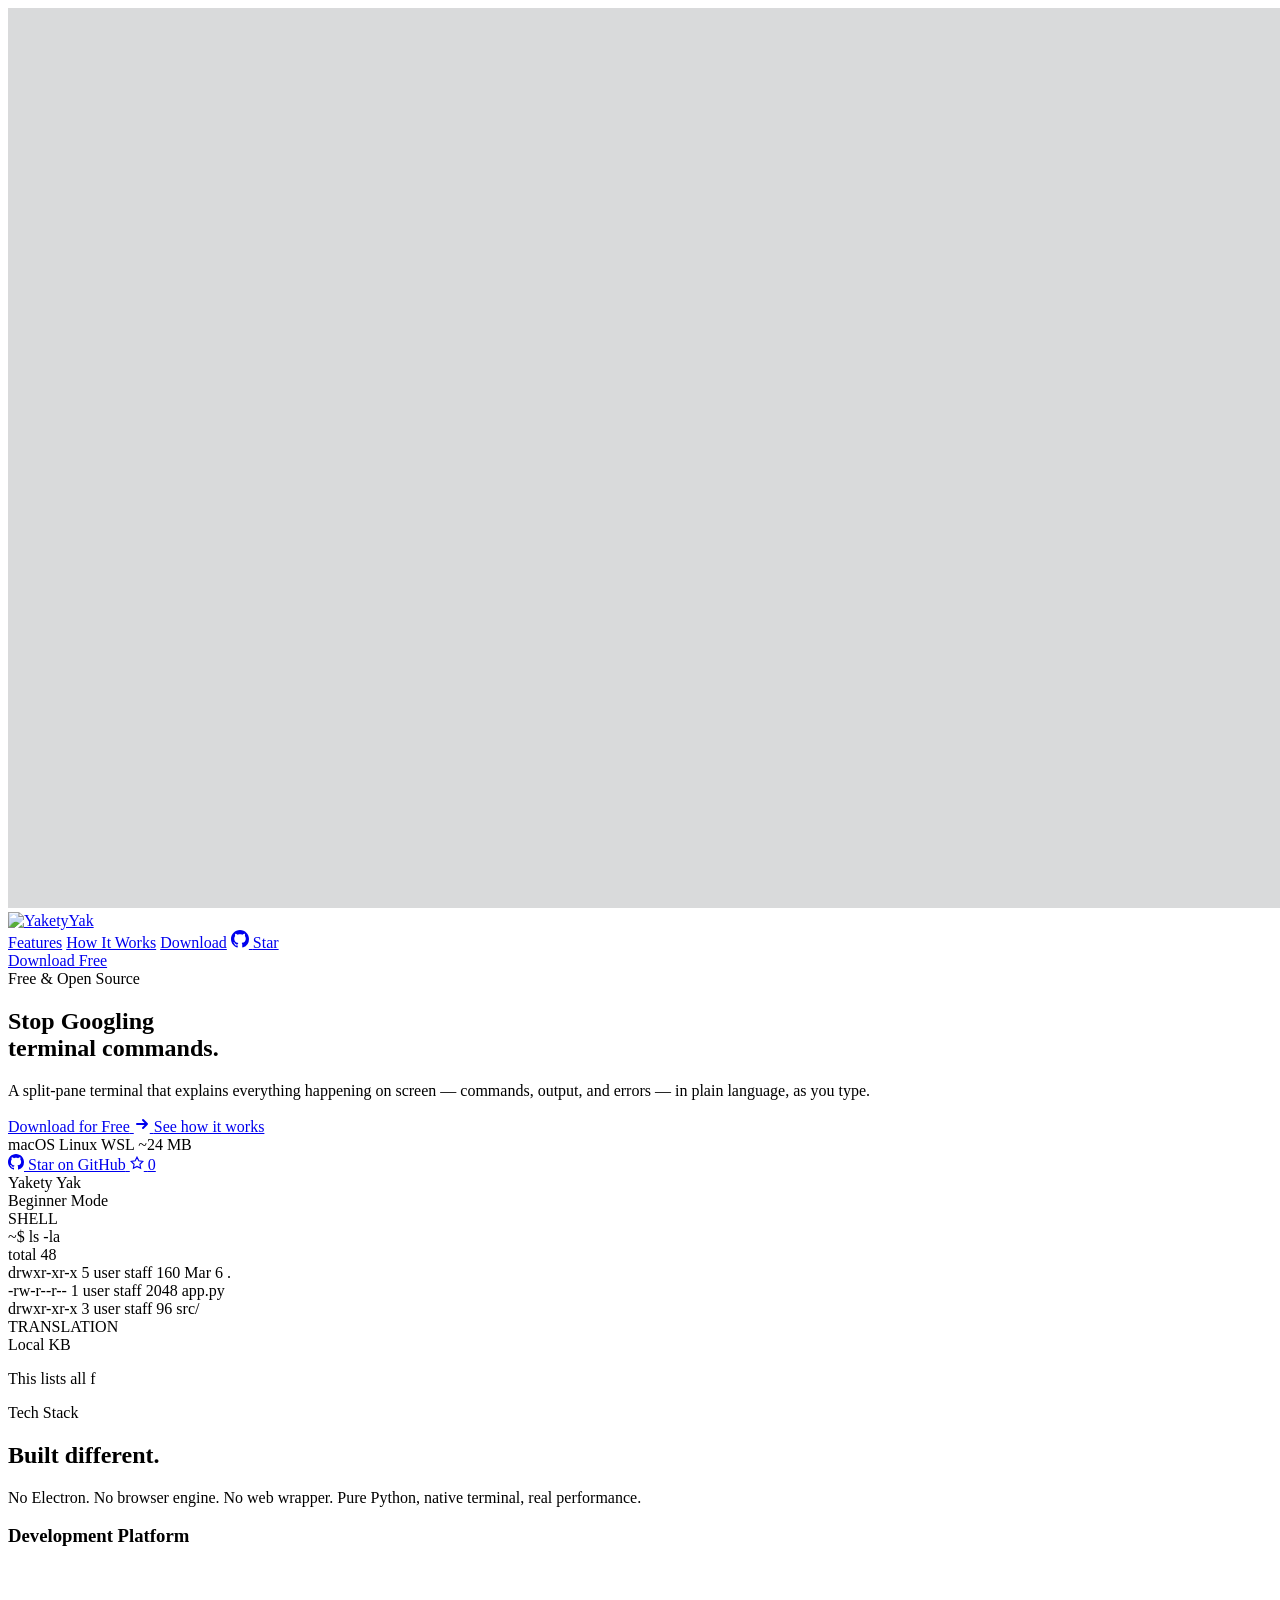
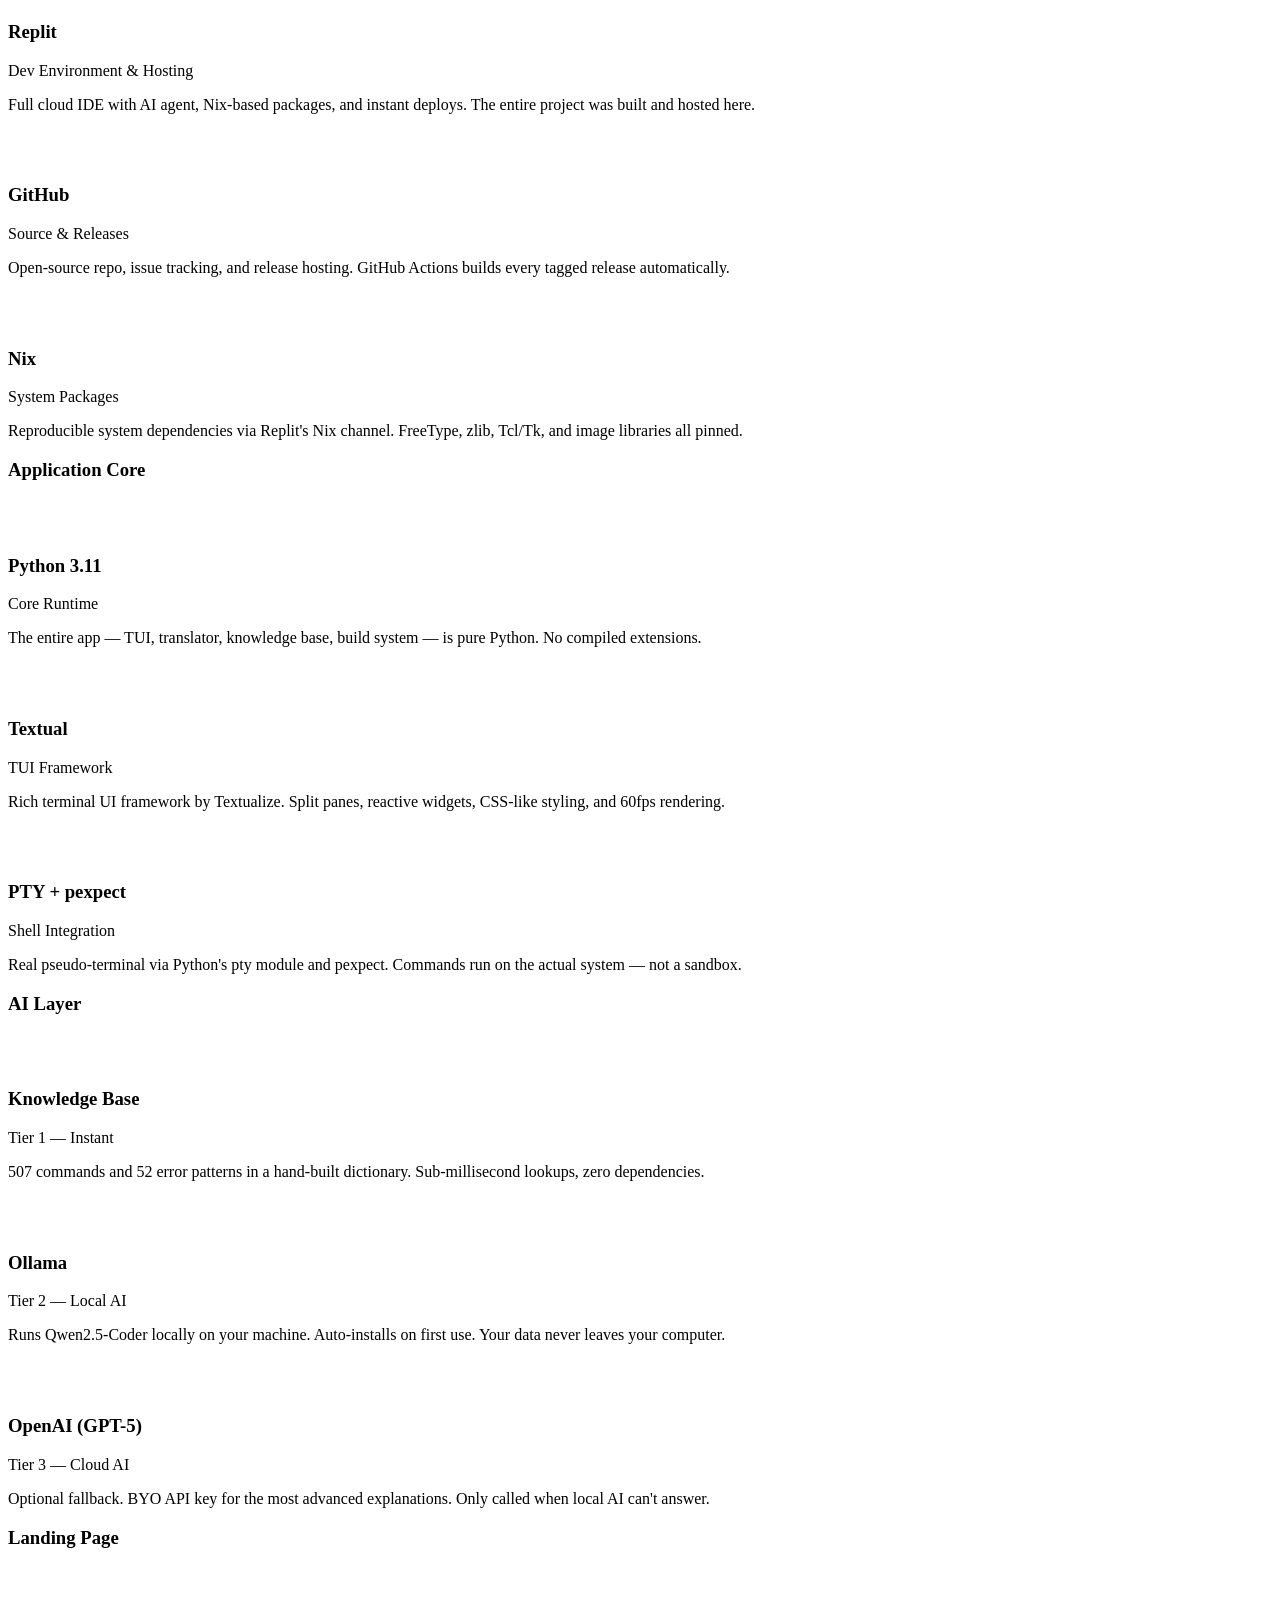
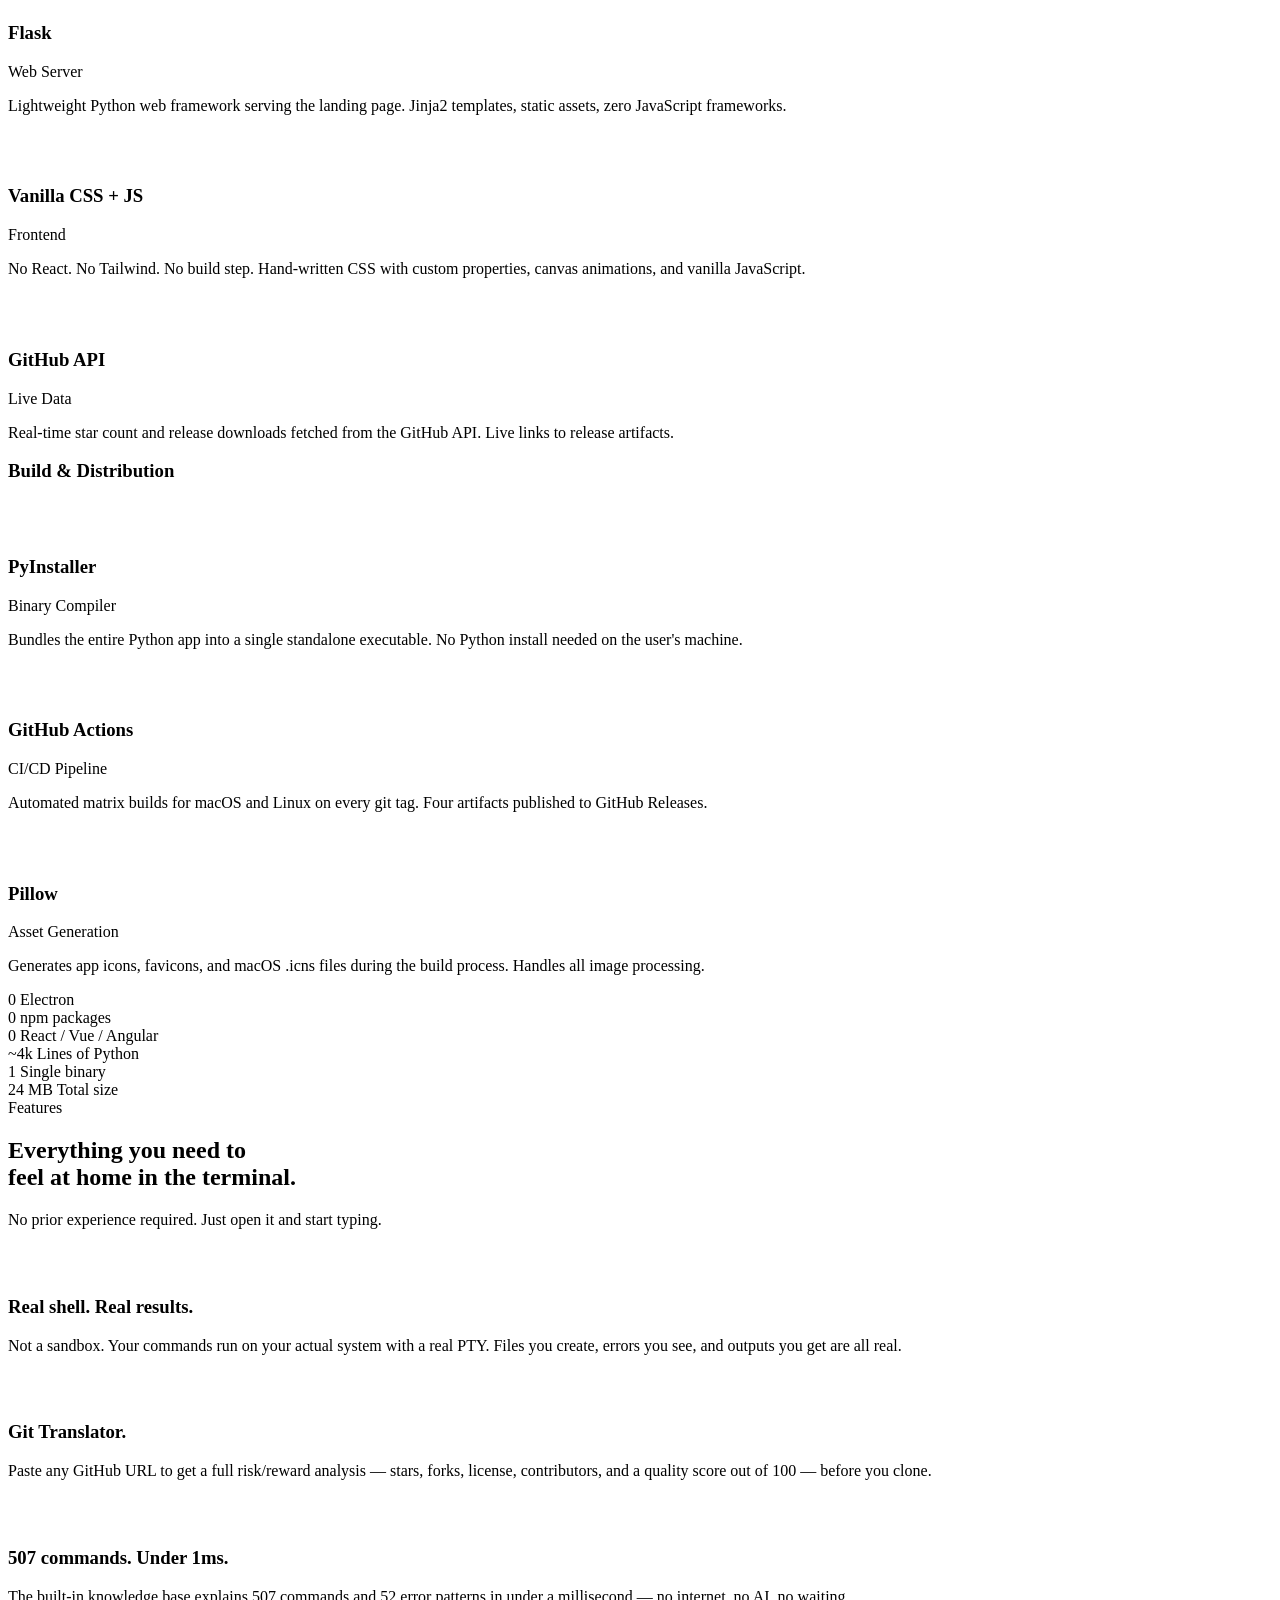
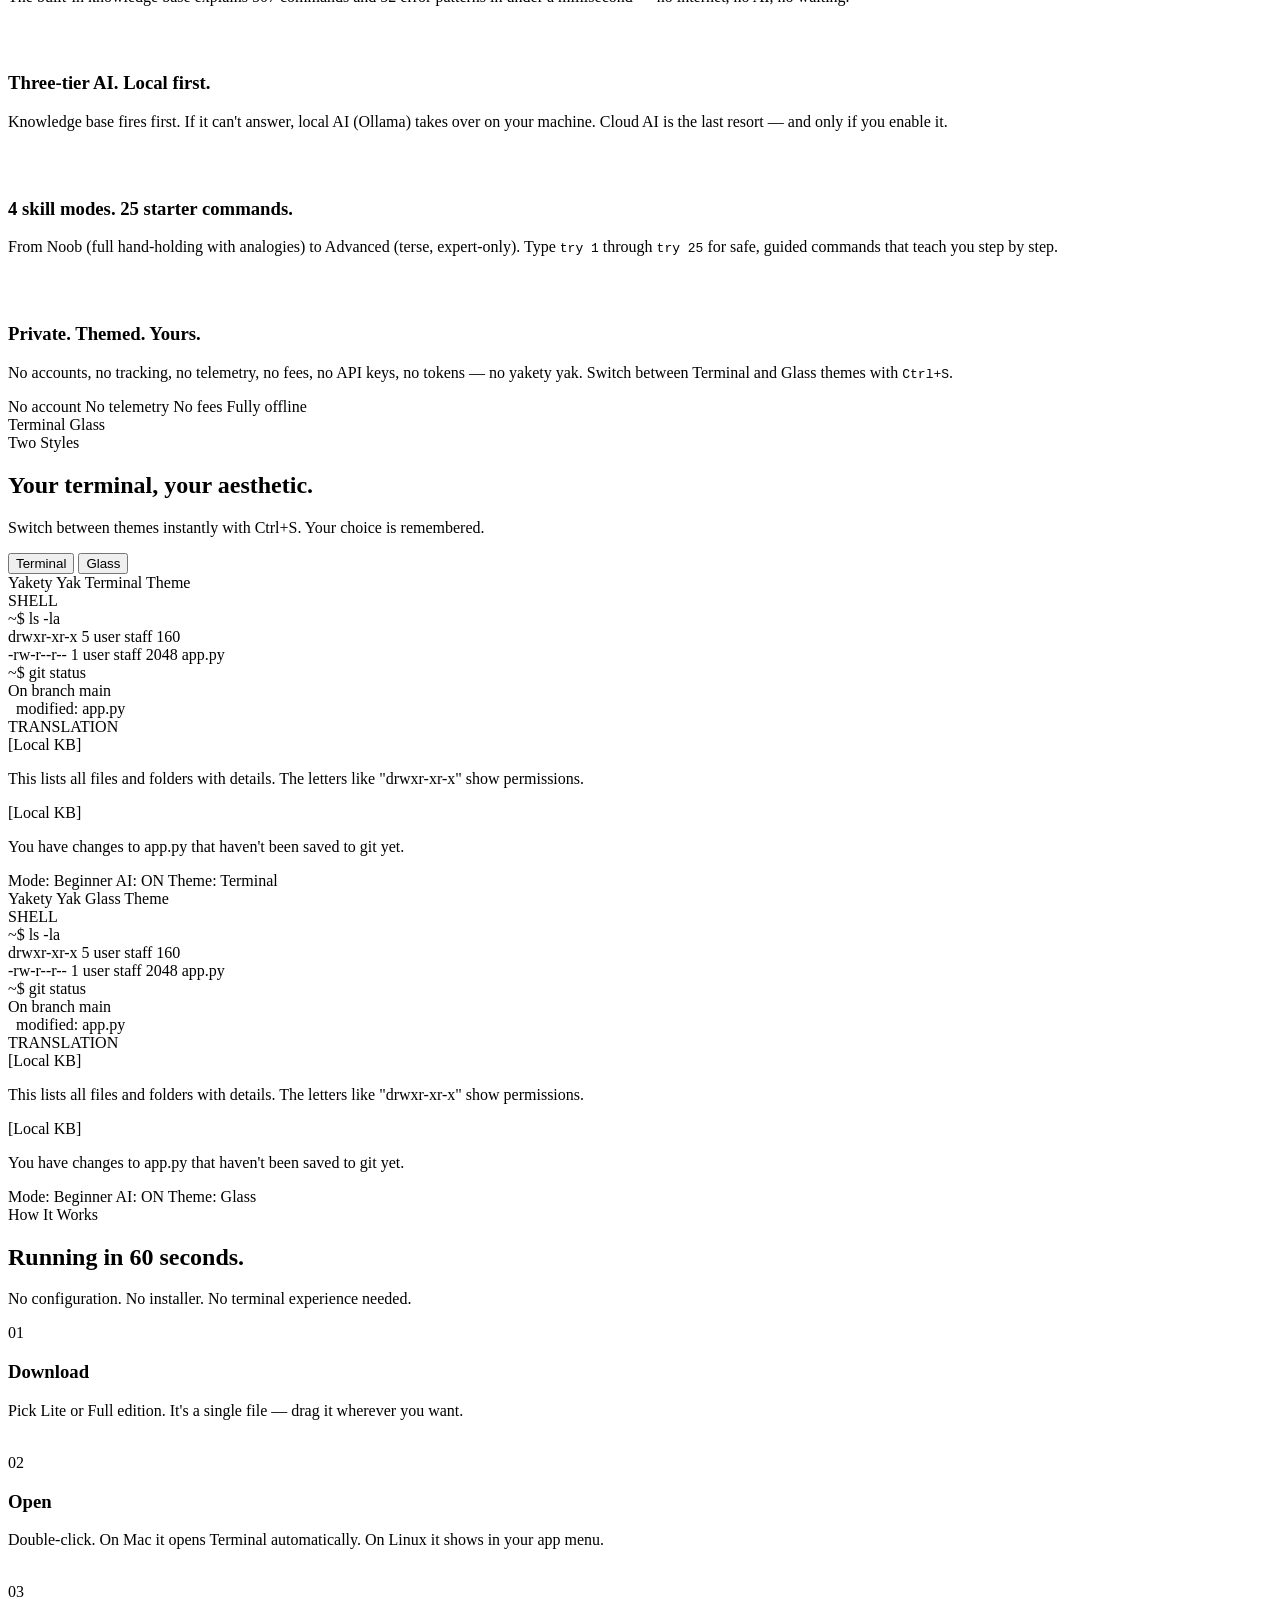
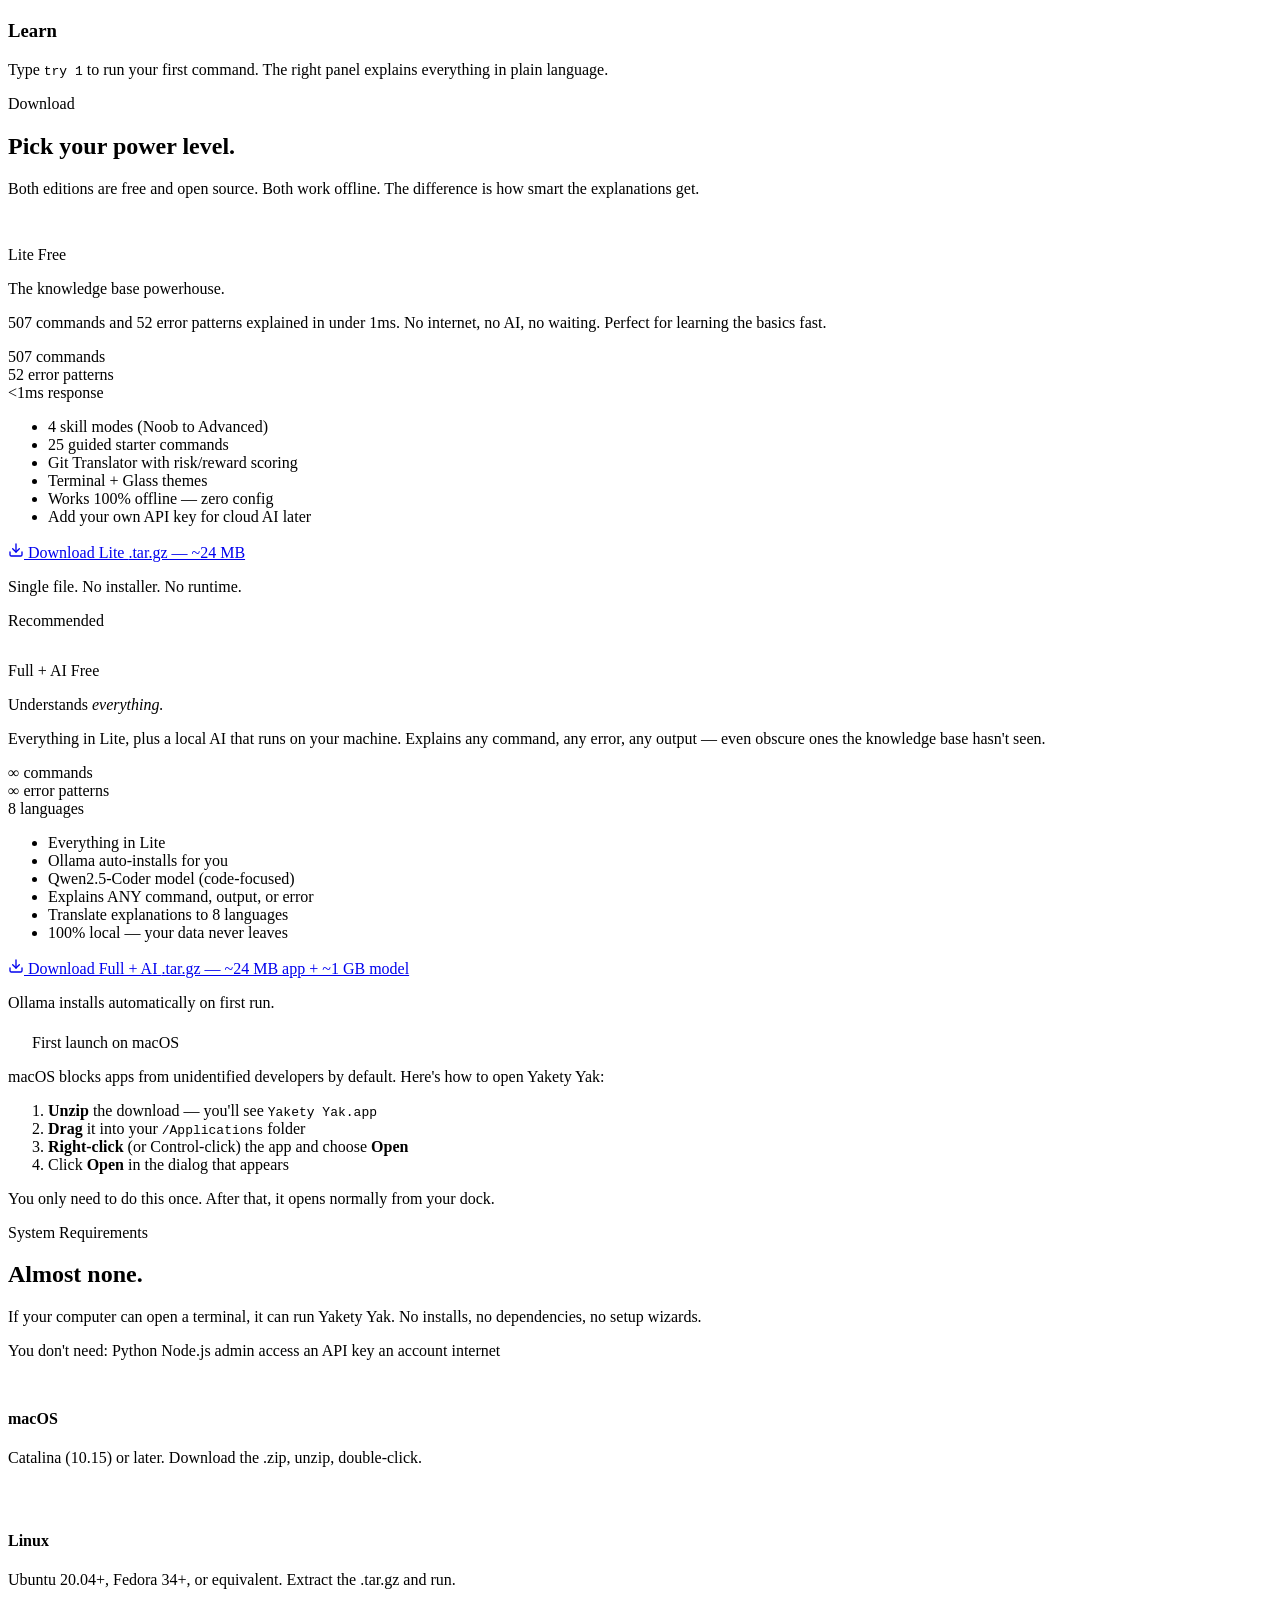
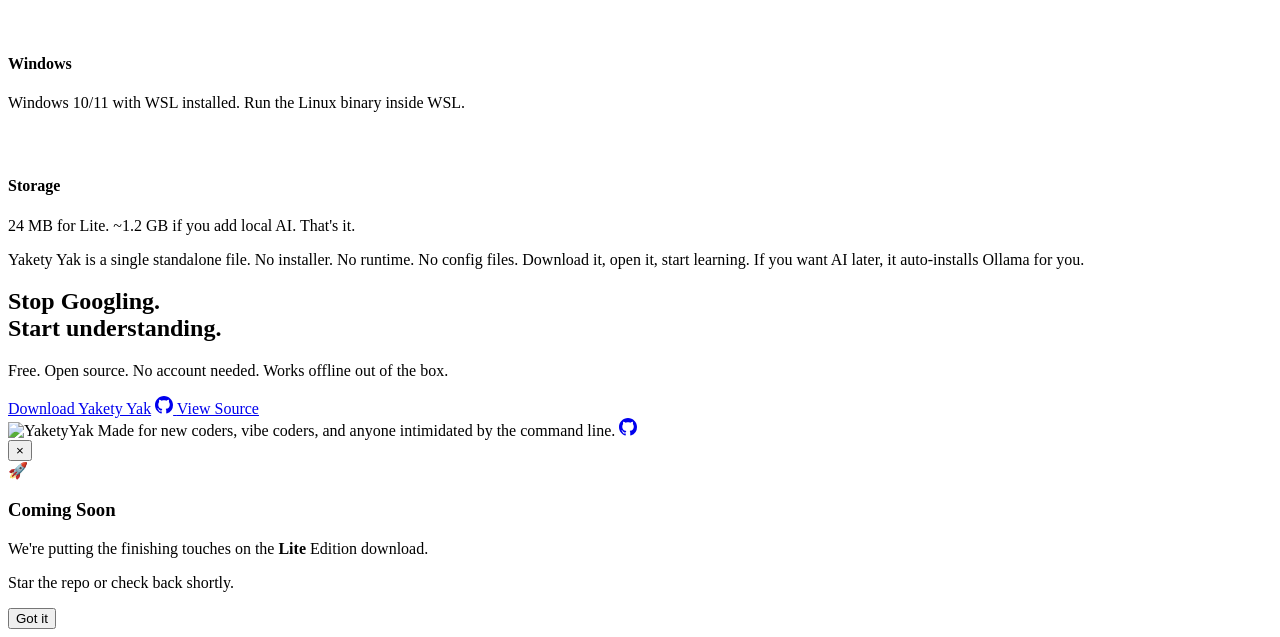
==== templates/index.html @ bb36ca3c "Update templates/index.html" ====
<!DOCTYPE html>
<html lang="en">
<head>
    <meta charset="UTF-8">
    <meta name="viewport" content="width=device-width, initial-scale=1.0">
    <title>Yakety Yak — Understand Every Command</title>
    <meta name="description" content="A split-pane terminal that explains commands and output in plain language as you type. Free, open source, works offline.">
    <link rel="icon" type="image/x-icon" href="/static/favicon.ico">
    <link rel="icon" type="image/png" sizes="32x32" href="/static/favicon-32.png">
    <link rel="icon" type="image/png" sizes="192x192" href="/static/favicon-192.png">
    <link rel="apple-touch-icon" sizes="180x180" href="/static/favicon-180.png">
    <link rel="preconnect" href="https://fonts.googleapis.com">
    <link rel="preconnect" href="https://fonts.gstatic.com" crossorigin>
    <link href="https://fonts.googleapis.com/css2?family=Inter:wght@400;500;600;700;800;900&family=JetBrains+Mono:wght@400;500;600&display=swap" rel="stylesheet">
    <link rel="stylesheet" href="/static/style.css?v=11">
</head>
<body>

    <canvas id="matrix-rain"></canvas>
    <div class="grain"></div>

    <nav>
        <div class="container nav-inner">
            <a href="#" class="logo">
                <img src="/static/yak-wordmark.png" alt="YaketyYak" class="logo-wordmark">
            </a>
            <div class="nav-links">
                <a href="#features">Features</a>
                <a href="#how-it-works">How It Works</a>
                <a href="#download">Download</a>
                <a href="https://github.com/myiephero/Yaketyyak" target="_blank" rel="noopener" class="nav-github">
                    <svg width="18" height="18" viewBox="0 0 24 24" fill="currentColor"><path d="M12 0C5.37 0 0 5.37 0 12c0 5.31 3.435 9.795 8.205 11.385.6.105.825-.255.825-.57 0-.285-.015-1.23-.015-2.235-3.015.555-3.795-.735-4.035-1.41-.135-.345-.72-1.41-1.23-1.695-.42-.225-1.02-.78-.015-.795.945-.015 1.62.87 1.845 1.23 1.08 1.815 2.805 1.305 3.495.99.105-.78.42-1.305.765-1.605-2.67-.3-5.46-1.335-5.46-5.925 0-1.305.465-2.385 1.23-3.225-.12-.3-.54-1.53.12-3.18 0 0 1.005-.315 3.3 1.23.96-.27 1.98-.405 3-.405s2.04.135 3 .405c2.295-1.56 3.3-1.23 3.3-1.23.66 1.65.24 2.88.12 3.18.765.84 1.23 1.905 1.23 3.225 0 4.605-2.805 5.625-5.475 5.925.435.375.81 1.095.81 2.22 0 1.605-.015 2.895-.015 3.3 0 .315.225.69.825.57A12.02 12.02 0 0024 12c0-6.63-5.37-12-12-12z"/></svg>
                    <span class="nav-star-count" id="nav-stars">Star</span>
                </a>
            </div>
            <a href="#download" class="btn btn-sm btn-primary nav-cta">Download Free</a>
        </div>
    </nav>

    <section class="hero">
        <div class="hero-glow"></div>
        <div class="container">
            <div class="hero-content">
                <div class="hero-badge">
                    <span class="badge-dot"></span>
                    Free &amp; Open Source
                </div>
                <h1>
                    Stop Googling<br>
                    terminal commands.
                </h1>
                <p class="hero-sub">
                    A split-pane terminal that explains everything happening
                    on screen — commands, output, and errors — in plain language, as you type.
                </p>
                <div class="hero-actions">
                    <a href="#download" class="btn btn-primary btn-lg">
                        <span>Download for Free</span>
                        <svg width="16" height="16" viewBox="0 0 16 16" fill="none"><path d="M3 8h10M9 4l4 4-4 4" stroke="currentColor" stroke-width="2" stroke-linecap="round" stroke-linejoin="round"/></svg>
                    </a>
                    <a href="#how-it-works" class="btn btn-ghost btn-lg">See how it works</a>
                </div>
                <div class="hero-meta">
                    <span>macOS</span>
                    <span class="meta-dot"></span>
                    <span>Linux</span>
                    <span class="meta-dot"></span>
                    <span>WSL</span>
                    <span class="meta-dot"></span>
                    <span>~24 MB</span>
                </div>
                <a href="https://github.com/myiephero/Yaketyyak" target="_blank" rel="noopener" class="github-star-btn">
                    <svg width="16" height="16" viewBox="0 0 24 24" fill="currentColor"><path d="M12 0C5.37 0 0 5.37 0 12c0 5.31 3.435 9.795 8.205 11.385.6.105.825-.255.825-.57 0-.285-.015-1.23-.015-2.235-3.015.555-3.795-.735-4.035-1.41-.135-.345-.72-1.41-1.23-1.695-.42-.225-1.02-.78-.015-.795.945-.015 1.62.87 1.845 1.23 1.08 1.815 2.805 1.305 3.495.99.105-.78.42-1.305.765-1.605-2.67-.3-5.46-1.335-5.46-5.925 0-1.305.465-2.385 1.23-3.225-.12-.3-.54-1.53.12-3.18 0 0 1.005-.315 3.3 1.23.96-.27 1.98-.405 3-.405s2.04.135 3 .405c2.295-1.56 3.3-1.23 3.3-1.23.66 1.65.24 2.88.12 3.18.765.84 1.23 1.905 1.23 3.225 0 4.605-2.805 5.625-5.475 5.925.435.375.81 1.095.81 2.22 0 1.605-.015 2.895-.015 3.3 0 .315.225.69.825.57A12.02 12.02 0 0024 12c0-6.63-5.37-12-12-12z"/></svg>
                    <span>Star on GitHub</span>
                    <span class="star-divider"></span>
                    <svg width="14" height="14" viewBox="0 0 24 24" fill="none" stroke="currentColor" stroke-width="2"><polygon points="12 2 15.09 8.26 22 9.27 17 14.14 18.18 21.02 12 17.77 5.82 21.02 7 14.14 2 9.27 8.91 8.26 12 2"/></svg>
                    <span id="hero-stars">0</span>
                </a>
            </div>

            <div class="terminal-window" id="terminal-demo">
                <div class="terminal-chrome">
                    <div class="chrome-dots">
                        <span class="dot dot-r"></span>
                        <span class="dot dot-y"></span>
                        <span class="dot dot-g"></span>
                    </div>
                    <span class="chrome-title">Yakety Yak</span>
                    <div class="chrome-controls">
                        <span class="mode-pill">Beginner Mode</span>
                    </div>
                </div>
                <div class="terminal-body">
                    <div class="pane pane-shell">
                        <div class="pane-header">
                            <span class="pane-tag">SHELL</span>
                        </div>
                        <div class="pane-content" id="shell-content">
                            <div class="line"><span class="ps1">~$</span> <span class="typed-cmd" data-cmd="ls -la"></span></div>
                        </div>
                    </div>
                    <div class="pane-divider"></div>
                    <div class="pane pane-explain">
                        <div class="pane-header">
                            <span class="pane-tag tag-green">TRANSLATION</span>
                        </div>
                        <div class="pane-content" id="explain-content"></div>
                    </div>
                </div>
            </div>
        </div>
    </section>

    <section class="section" id="tech-stack">
        <div class="container">
            <div class="section-label">Tech Stack</div>
            <h2 class="section-title">Built different.</h2>
            <p class="section-sub">No Electron. No browser engine. No web wrapper. Pure Python, native terminal, real performance.</p>

            <h3 class="stack-group-label">Development Platform</h3>
            <div class="stack-grid">
                <div class="stack-card stack-card-hero card-reveal">
                    <div class="stack-icon stack-icon-replit">
                        <svg width="32" height="32" viewBox="0 0 24 24" fill="none" stroke="var(--accent)" stroke-width="2" stroke-linecap="round" stroke-linejoin="round"><rect x="2" y="2" width="20" height="8" rx="2" ry="2"/><rect x="2" y="14" width="20" height="8" rx="2" ry="2"/><line x1="6" y1="6" x2="6.01" y2="6"/><line x1="6" y1="18" x2="6.01" y2="18"/></svg>
                    </div>
                    <h3>Replit</h3>
                    <p class="stack-role">Dev Environment &amp; Hosting</p>
                    <p class="stack-desc">Full cloud IDE with AI agent, Nix-based packages, and instant deploys. The entire project was built and hosted here.</p>
                </div>

                <div class="stack-card card-reveal">
                    <div class="stack-icon">
                        <svg width="32" height="32" viewBox="0 0 24 24" fill="none" stroke="var(--accent)" stroke-width="2" stroke-linecap="round" stroke-linejoin="round"><path d="M9 19c-5 1.5-5-2.5-7-3m14 6v-3.87a3.37 3.37 0 0 0-.94-2.61c3.14-.35 6.44-1.54 6.44-7A5.44 5.44 0 0 0 20 4.77 5.07 5.07 0 0 0 19.91 1S18.73.65 16 2.48a13.38 13.38 0 0 0-7 0C6.27.65 5.09 1 5.09 1A5.07 5.07 0 0 0 5 4.77a5.44 5.44 0 0 0-1.5 3.78c0 5.42 3.3 6.61 6.44 7A3.37 3.37 0 0 0 9 18.13V22"/></svg>
                    </div>
                    <h3>GitHub</h3>
                    <p class="stack-role">Source &amp; Releases</p>
                    <p class="stack-desc">Open-source repo, issue tracking, and release hosting. GitHub Actions builds every tagged release automatically.</p>
                </div>

                <div class="stack-card card-reveal">
                    <div class="stack-icon">
                        <svg width="32" height="32" viewBox="0 0 24 24" fill="none" stroke="var(--accent)" stroke-width="2" stroke-linecap="round" stroke-linejoin="round"><circle cx="12" cy="12" r="10"/><line x1="2" y1="12" x2="22" y2="12"/><path d="M12 2a15.3 15.3 0 0 1 4 10 15.3 15.3 0 0 1-4 10 15.3 15.3 0 0 1-4-10 15.3 15.3 0 0 1 4-10z"/></svg>
                    </div>
                    <h3>Nix</h3>
                    <p class="stack-role">System Packages</p>
                    <p class="stack-desc">Reproducible system dependencies via Replit's Nix channel. FreeType, zlib, Tcl/Tk, and image libraries all pinned.</p>
                </div>
            </div>

            <h3 class="stack-group-label">Application Core</h3>
            <div class="stack-grid">
                <div class="stack-card card-reveal">
                    <div class="stack-icon">
                        <svg width="32" height="32" viewBox="0 0 24 24" fill="none" stroke="var(--accent)" stroke-width="2" stroke-linecap="round" stroke-linejoin="round"><polyline points="4 17 10 11 4 5"/><line x1="12" y1="19" x2="20" y2="19"/></svg>
                    </div>
                    <h3>Python 3.11</h3>
                    <p class="stack-role">Core Runtime</p>
                    <p class="stack-desc">The entire app — TUI, translator, knowledge base, build system — is pure Python. No compiled extensions.</p>
                </div>

                <div class="stack-card card-reveal">
                    <div class="stack-icon">
                        <svg width="32" height="32" viewBox="0 0 24 24" fill="none" stroke="var(--accent)" stroke-width="2" stroke-linecap="round" stroke-linejoin="round"><rect x="2" y="3" width="20" height="14" rx="2" ry="2"/><line x1="8" y1="21" x2="16" y2="21"/><line x1="12" y1="17" x2="12" y2="21"/></svg>
                    </div>
                    <h3>Textual</h3>
                    <p class="stack-role">TUI Framework</p>
                    <p class="stack-desc">Rich terminal UI framework by Textualize. Split panes, reactive widgets, CSS-like styling, and 60fps rendering.</p>
                </div>

                <div class="stack-card card-reveal">
                    <div class="stack-icon">
                        <svg width="32" height="32" viewBox="0 0 24 24" fill="none" stroke="var(--accent)" stroke-width="2" stroke-linecap="round" stroke-linejoin="round"><path d="M18 20V10"/><path d="M12 20V4"/><path d="M6 20v-6"/></svg>
                    </div>
                    <h3>PTY + pexpect</h3>
                    <p class="stack-role">Shell Integration</p>
                    <p class="stack-desc">Real pseudo-terminal via Python's pty module and pexpect. Commands run on the actual system — not a sandbox.</p>
                </div>
            </div>

            <h3 class="stack-group-label">AI Layer</h3>
            <div class="stack-grid">
                <div class="stack-card card-reveal">
                    <div class="stack-icon">
                        <svg width="32" height="32" viewBox="0 0 24 24" fill="none" stroke="var(--accent)" stroke-width="2" stroke-linecap="round" stroke-linejoin="round"><circle cx="11" cy="11" r="8"/><path d="m21 21-4.35-4.35"/></svg>
                    </div>
                    <h3>Knowledge Base</h3>
                    <p class="stack-role">Tier 1 &mdash; Instant</p>
                    <p class="stack-desc">507 commands and 52 error patterns in a hand-built dictionary. Sub-millisecond lookups, zero dependencies.</p>
                </div>

                <div class="stack-card card-reveal">
                    <div class="stack-icon">
                        <svg width="32" height="32" viewBox="0 0 24 24" fill="none" stroke="var(--accent)" stroke-width="2" stroke-linecap="round" stroke-linejoin="round"><path d="M12 2a5 5 0 0 1 5 5v3a5 5 0 0 1-10 0V7a5 5 0 0 1 5-5z"/><path d="M12 19v3"/><path d="M8 22h8"/><path d="M2 12h2"/><path d="M20 12h2"/></svg>
                    </div>
                    <h3>Ollama</h3>
                    <p class="stack-role">Tier 2 &mdash; Local AI</p>
                    <p class="stack-desc">Runs Qwen2.5-Coder locally on your machine. Auto-installs on first use. Your data never leaves your computer.</p>
                </div>

                <div class="stack-card card-reveal">
                    <div class="stack-icon">
                        <svg width="32" height="32" viewBox="0 0 24 24" fill="none" stroke="var(--accent)" stroke-width="2" stroke-linecap="round" stroke-linejoin="round"><polygon points="13 2 3 14 12 14 11 22 21 10 12 10 13 2"/></svg>
                    </div>
                    <h3>OpenAI (GPT-5)</h3>
                    <p class="stack-role">Tier 3 &mdash; Cloud AI</p>
                    <p class="stack-desc">Optional fallback. BYO API key for the most advanced explanations. Only called when local AI can't answer.</p>
                </div>
            </div>

            <h3 class="stack-group-label">Landing Page</h3>
            <div class="stack-grid">
                <div class="stack-card card-reveal">
                    <div class="stack-icon">
                        <svg width="32" height="32" viewBox="0 0 24 24" fill="none" stroke="var(--accent)" stroke-width="2" stroke-linecap="round" stroke-linejoin="round"><path d="M17 21v-2a4 4 0 0 0-4-4H5a4 4 0 0 0-4 4v2"/><circle cx="9" cy="7" r="4"/><path d="M23 21v-2a4 4 0 0 0-3-3.87"/><path d="M16 3.13a4 4 0 0 1 0 7.75"/></svg>
                    </div>
                    <h3>Flask</h3>
                    <p class="stack-role">Web Server</p>
                    <p class="stack-desc">Lightweight Python web framework serving the landing page. Jinja2 templates, static assets, zero JavaScript frameworks.</p>
                </div>

                <div class="stack-card card-reveal">
                    <div class="stack-icon">
                        <svg width="32" height="32" viewBox="0 0 24 24" fill="none" stroke="var(--accent)" stroke-width="2" stroke-linecap="round" stroke-linejoin="round"><path d="M12 19l7-7 3 3-7 7-3-3z"/><path d="M18 13l-1.5-7.5L2 2l3.5 14.5L13 18l5-5z"/><path d="M2 2l7.586 7.586"/><circle cx="11" cy="11" r="2"/></svg>
                    </div>
                    <h3>Vanilla CSS + JS</h3>
                    <p class="stack-role">Frontend</p>
                    <p class="stack-desc">No React. No Tailwind. No build step. Hand-written CSS with custom properties, canvas animations, and vanilla JavaScript.</p>
                </div>

                <div class="stack-card card-reveal">
                    <div class="stack-icon">
                        <svg width="32" height="32" viewBox="0 0 24 24" fill="none" stroke="var(--accent)" stroke-width="2" stroke-linecap="round" stroke-linejoin="round"><rect x="1" y="3" width="15" height="13"/><polygon points="16 8 20 8 23 11 23 16 16 16 16 8"/><circle cx="5.5" cy="18.5" r="2.5"/><circle cx="18.5" cy="18.5" r="2.5"/></svg>
                    </div>
                    <h3>GitHub API</h3>
                    <p class="stack-role">Live Data</p>
                    <p class="stack-desc">Real-time star count and release downloads fetched from the GitHub API. Live links to release artifacts.</p>
                </div>
            </div>

            <h3 class="stack-group-label">Build &amp; Distribution</h3>
            <div class="stack-grid">
                <div class="stack-card card-reveal">
                    <div class="stack-icon">
                        <svg width="32" height="32" viewBox="0 0 24 24" fill="none" stroke="var(--accent)" stroke-width="2" stroke-linecap="round" stroke-linejoin="round"><path d="M21 16V8a2 2 0 0 0-1-1.73l-7-4a2 2 0 0 0-2 0l-7 4A2 2 0 0 0 3 8v8a2 2 0 0 0 1 1.73l7 4a2 2 0 0 0 2 0l7-4A2 2 0 0 0 21 16z"/></svg>
                    </div>
                    <h3>PyInstaller</h3>
                    <p class="stack-role">Binary Compiler</p>
                    <p class="stack-desc">Bundles the entire Python app into a single standalone executable. No Python install needed on the user's machine.</p>
                </div>

                <div class="stack-card card-reveal">
                    <div class="stack-icon">
                        <svg width="32" height="32" viewBox="0 0 24 24" fill="none" stroke="var(--accent)" stroke-width="2" stroke-linecap="round" stroke-linejoin="round"><circle cx="12" cy="12" r="10"/><polyline points="12 6 12 12 16 14"/></svg>
                    </div>
                    <h3>GitHub Actions</h3>
                    <p class="stack-role">CI/CD Pipeline</p>
                    <p class="stack-desc">Automated matrix builds for macOS and Linux on every git tag. Four artifacts published to GitHub Releases.</p>
                </div>

                <div class="stack-card card-reveal">
                    <div class="stack-icon">
                        <svg width="32" height="32" viewBox="0 0 24 24" fill="none" stroke="var(--accent)" stroke-width="2" stroke-linecap="round" stroke-linejoin="round"><path d="M14 2H6a2 2 0 0 0-2 2v16a2 2 0 0 0 2 2h12a2 2 0 0 0 2-2V8z"/><polyline points="14 2 14 8 20 8"/><line x1="16" y1="13" x2="8" y2="13"/><line x1="16" y1="17" x2="8" y2="17"/><polyline points="10 9 9 9 8 9"/></svg>
                    </div>
                    <h3>Pillow</h3>
                    <p class="stack-role">Asset Generation</p>
                    <p class="stack-desc">Generates app icons, favicons, and macOS .icns files during the build process. Handles all image processing.</p>
                </div>
            </div>

            <div class="stack-stats">
                <div class="stack-stat">
                    <span class="stack-stat-value">0</span>
                    <span class="stack-stat-label">Electron</span>
                </div>
                <div class="stack-stat">
                    <span class="stack-stat-value">0</span>
                    <span class="stack-stat-label">npm packages</span>
                </div>
                <div class="stack-stat">
                    <span class="stack-stat-value">0</span>
                    <span class="stack-stat-label">React / Vue / Angular</span>
                </div>
                <div class="stack-stat">
                    <span class="stack-stat-value">~4k</span>
                    <span class="stack-stat-label">Lines of Python</span>
                </div>
                <div class="stack-stat">
                    <span class="stack-stat-value">1</span>
                    <span class="stack-stat-label">Single binary</span>
                </div>
                <div class="stack-stat">
                    <span class="stack-stat-value">24 MB</span>
                    <span class="stack-stat-label">Total size</span>
                </div>
            </div>
        </div>
    </section>

    <section class="section" id="features">
        <div class="container">
            <div class="section-label">Features</div>
            <h2 class="section-title">Everything you need to<br>feel at home in the terminal.</h2>
            <p class="section-sub">No prior experience required. Just open it and start typing.</p>

            <div class="feature-bento">
                <div class="bento-card card-reveal">
                    <div class="bento-icon">
                        <svg width="28" height="28" viewBox="0 0 24 24" fill="none" stroke="var(--accent)" stroke-width="2" stroke-linecap="round" stroke-linejoin="round"><polyline points="4 17 10 11 4 5"/><line x1="12" y1="19" x2="20" y2="19"/></svg>
                    </div>
                    <h3>Real shell. Real results.</h3>
                    <p>Not a sandbox. Your commands run on your actual system with a real PTY. Files you create, errors you see, and outputs you get are all real.</p>
                </div>

                <div class="bento-card card-reveal">
                    <div class="bento-icon">
                        <svg width="28" height="28" viewBox="0 0 24 24" fill="none" stroke="var(--accent)" stroke-width="2" stroke-linecap="round" stroke-linejoin="round"><path d="M9 19c-5 1.5-5-2.5-7-3m14 6v-3.87a3.37 3.37 0 0 0-.94-2.61c3.14-.35 6.44-1.54 6.44-7A5.44 5.44 0 0 0 20 4.77 5.07 5.07 0 0 0 19.91 1S18.73.65 16 2.48a13.38 13.38 0 0 0-7 0C6.27.65 5.09 1 5.09 1A5.07 5.07 0 0 0 5 4.77a5.44 5.44 0 0 0-1.5 3.78c0 5.42 3.3 6.61 6.44 7A3.37 3.37 0 0 0 9 18.13V22"/></svg>
                    </div>
                    <h3>Git Translator.</h3>
                    <p>Paste any GitHub URL to get a full risk/reward analysis — stars, forks, license, contributors, and a quality score out of 100 — before you clone.</p>
                </div>

                <div class="bento-card card-reveal">
                    <div class="bento-icon">
                        <svg width="28" height="28" viewBox="0 0 24 24" fill="none" stroke="var(--accent)" stroke-width="2" stroke-linecap="round" stroke-linejoin="round"><circle cx="11" cy="11" r="8"/><path d="m21 21-4.35-4.35"/></svg>
                    </div>
                    <h3>507 commands. Under 1ms.</h3>
                    <p>The built-in knowledge base explains 507 commands and 52 error patterns in under a millisecond — no internet, no AI, no waiting.</p>
                </div>

                <div class="bento-card card-reveal">
                    <div class="bento-icon">
                        <svg width="28" height="28" viewBox="0 0 24 24" fill="none" stroke="var(--accent)" stroke-width="2" stroke-linecap="round" stroke-linejoin="round"><path d="M12 2a5 5 0 0 1 5 5v3a5 5 0 0 1-10 0V7a5 5 0 0 1 5-5z"/><path d="M12 19v3"/><path d="M8 22h8"/><path d="M2 12h2"/><path d="M20 12h2"/></svg>
                    </div>
                    <h3>Three-tier AI. Local first.</h3>
                    <p>Knowledge base fires first. If it can't answer, local AI (Ollama) takes over on your machine. Cloud AI is the last resort — and only if you enable it.</p>
                </div>

                <div class="bento-card card-reveal">
                    <div class="bento-icon icon-glow">
                        <svg width="28" height="28" viewBox="0 0 24 24" fill="none" stroke="var(--accent)" stroke-width="2" stroke-linecap="round" stroke-linejoin="round"><polygon points="13 2 3 14 12 14 11 22 21 10 12 10 13 2"/></svg>
                    </div>
                    <h3>4 skill modes. 25 starter commands.</h3>
                    <p>From Noob (full hand-holding with analogies) to Advanced (terse, expert-only). Type <code>try 1</code> through <code>try 25</code> for safe, guided commands that teach you step by step.</p>
                </div>

                <div class="bento-card card-reveal">
                    <div class="bento-icon">
                        <svg width="28" height="28" viewBox="0 0 24 24" fill="none" stroke="var(--accent)" stroke-width="2" stroke-linecap="round" stroke-linejoin="round"><rect x="3" y="11" width="18" height="11" rx="2" ry="2"/><path d="M7 11V7a5 5 0 0 1 10 0v4"/></svg>
                    </div>
                    <h3>Private. Themed. Yours.</h3>
                    <p>No accounts, no tracking, no telemetry, no fees, no API keys, no tokens — no yakety yak. Switch between Terminal and Glass themes with <code>Ctrl+S</code>.</p>
                    <div class="privacy-stack-compact">
                        <span class="p-pill">No account</span>
                        <span class="p-pill">No telemetry</span>
                        <span class="p-pill">No fees</span>
                        <span class="p-pill">Fully offline</span>
                    </div>
                    <div class="theme-pills">
                        <span class="theme-pill theme-pill-green"><span class="theme-pill-dot green-dot"></span>Terminal</span>
                        <span class="theme-pill theme-pill-purple"><span class="theme-pill-dot purple-dot"></span>Glass</span>
                    </div>
                </div>
            </div>
        </div>
    </section>

    <section class="section section-dark" id="themes">
        <div class="container">
            <div class="section-label">Two Styles</div>
            <h2 class="section-title">Your terminal, your aesthetic.</h2>
            <p class="section-sub">Switch between themes instantly with Ctrl+S. Your choice is remembered.</p>

            <div class="theme-toggle-bar">
                <button class="theme-tab active" data-theme="terminal" onclick="switchThemePreview('terminal')">
                    <span class="tab-dot tab-dot-green"></span>
                    Terminal
                </button>
                <button class="theme-tab" data-theme="glass" onclick="switchThemePreview('glass')">
                    <span class="tab-dot tab-dot-purple"></span>
                    Glass
                </button>
            </div>

            <div class="theme-showcase">
                <div class="theme-preview theme-preview-terminal active" id="preview-terminal">
                    <div class="tp-window tp-terminal-style">
                        <div class="tp-chrome">
                            <span class="dot dot-r"></span>
                            <span class="dot dot-y"></span>
                            <span class="dot dot-g"></span>
                            <span class="tp-title">Yakety Yak</span>
                            <span class="tp-pill tp-pill-green">Terminal Theme</span>
                        </div>
                        <div class="tp-body">
                            <div class="tp-pane tp-pane-left tp-bg-dark">
                                <div class="tp-bar tp-bar-green">SHELL</div>
                                <div class="tp-content">
                                    <div><span class="tp-ps1-green">~$</span> ls -la</div>
                                    <div class="tp-dim">drwxr-xr-x  5 user staff 160</div>
                                    <div class="tp-dim">-rw-r--r--  1 user staff 2048 app.py</div>
                                    <div><span class="tp-ps1-green">~$</span> git status</div>
                                    <div class="tp-dim">On branch main</div>
                                    <div class="tp-dim">&nbsp;&nbsp;modified: app.py</div>
                                </div>
                            </div>
                            <div class="tp-pane tp-bg-dark">
                                <div class="tp-bar tp-bar-green">TRANSLATION</div>
                                <div class="tp-content">
                                    <div class="tp-explain tp-explain-green">
                                        <span class="tp-tag tp-tag-green">[Local KB]</span>
                                        <p>This lists all files and folders with details. The letters like "drwxr-xr-x" show permissions.</p>
                                    </div>
                                    <div class="tp-explain tp-explain-green">
                                        <span class="tp-tag tp-tag-green">[Local KB]</span>
                                        <p>You have changes to app.py that haven't been saved to git yet.</p>
                                    </div>
                                </div>
                            </div>
                        </div>
                        <div class="tp-status tp-status-dark">
                            <span>Mode: Beginner</span>
                            <span>AI: ON</span>
                            <span class="tp-accent-green">Theme: Terminal</span>
                        </div>
                    </div>
                </div>

                <div class="theme-preview theme-preview-glass" id="preview-glass">
                    <div class="tp-window tp-glass-style">
                        <div class="tp-chrome tp-chrome-glass">
                            <span class="dot dot-r"></span>
                            <span class="dot dot-y"></span>
                            <span class="dot dot-g"></span>
                            <span class="tp-title">Yakety Yak</span>
                            <span class="tp-pill tp-pill-purple">Glass Theme</span>
                        </div>
                        <div class="tp-body">
                            <div class="tp-pane tp-pane-left tp-bg-glass">
                                <div class="tp-bar tp-bar-purple">SHELL</div>
                                <div class="tp-content">
                                    <div><span class="tp-ps1-purple">~$</span> ls -la</div>
                                    <div class="tp-dim-glass">drwxr-xr-x  5 user staff 160</div>
                                    <div class="tp-dim-glass">-rw-r--r--  1 user staff 2048 app.py</div>
                                    <div><span class="tp-ps1-purple">~$</span> git status</div>
                                    <div class="tp-dim-glass">On branch main</div>
                                    <div class="tp-dim-glass">&nbsp;&nbsp;modified: app.py</div>
                                </div>
                            </div>
                            <div class="tp-pane tp-bg-glass">
                                <div class="tp-bar tp-bar-purple">TRANSLATION</div>
                                <div class="tp-content">
                                    <div class="tp-explain tp-explain-purple">
                                        <span class="tp-tag tp-tag-purple">[Local KB]</span>
                                        <p>This lists all files and folders with details. The letters like "drwxr-xr-x" show permissions.</p>
                                    </div>
                                    <div class="tp-explain tp-explain-purple">
                                        <span class="tp-tag tp-tag-purple">[Local KB]</span>
                                        <p>You have changes to app.py that haven't been saved to git yet.</p>
                                    </div>
                                </div>
                            </div>
                        </div>
                        <div class="tp-status tp-status-glass">
                            <span>Mode: Beginner</span>
                            <span>AI: ON</span>
                            <span class="tp-accent-purple">Theme: Glass</span>
                        </div>
                    </div>
                </div>
            </div>
        </div>
    </section>

    <section class="section" id="how-it-works">
        <div class="container">
            <div class="section-label">How It Works</div>
            <h2 class="section-title">Running in 60 seconds.</h2>
            <p class="section-sub">No configuration. No installer. No terminal experience needed.</p>

            <div class="steps-track">
                <div class="step-card card-reveal">
                    <div class="step-num">01</div>
                    <h3>Download</h3>
                    <p>Pick Lite or Full edition. It's a single file — drag it wherever you want.</p>
                </div>
                <div class="step-connector">
                    <svg width="40" height="2"><line x1="0" y1="1" x2="40" y2="1" stroke="var(--border)" stroke-width="2" stroke-dasharray="4 4"/></svg>
                </div>
                <div class="step-card card-reveal">
                    <div class="step-num">02</div>
                    <h3>Open</h3>
                    <p>Double-click. On Mac it opens Terminal automatically. On Linux it shows in your app menu.</p>
                </div>
                <div class="step-connector">
                    <svg width="40" height="2"><line x1="0" y1="1" x2="40" y2="1" stroke="var(--border)" stroke-width="2" stroke-dasharray="4 4"/></svg>
                </div>
                <div class="step-card card-reveal">
                    <div class="step-num">03</div>
                    <h3>Learn</h3>
                    <p>Type <code>try 1</code> to run your first command. The right panel explains everything in plain language.</p>
                </div>
            </div>
        </div>
    </section>

    <section class="section" id="download">
        <div class="container">
            <div class="section-label">Download</div>
            <h2 class="section-title">Pick your power level.</h2>
            <p class="section-sub">Both editions are free and open source. Both work offline. The difference is how smart the explanations get.</p>

            <div class="pricing-grid">
                <div class="price-card card-reveal">
                    <div class="price-icon-row">
                        <div class="price-icon-circle">
                            <svg width="28" height="28" viewBox="0 0 24 24" fill="none" stroke="var(--accent)" stroke-width="2" stroke-linecap="round" stroke-linejoin="round"><circle cx="11" cy="11" r="8"/><path d="m21 21-4.35-4.35"/></svg>
                        </div>
                    </div>
                    <div class="price-header">
                        <span class="price-name">Lite</span>
                        <span class="price-tag">Free</span>
                    </div>
                    <p class="price-tagline">The knowledge base powerhouse.</p>
                    <p class="price-desc">507 commands and 52 error patterns explained in under 1ms. No internet, no AI, no waiting. Perfect for learning the basics fast.</p>

                    <div class="price-stats">
                        <div class="price-stat">
                            <span class="stat-value">507</span>
                            <span class="stat-label">commands</span>
                        </div>
                        <div class="price-stat">
                            <span class="stat-value">52</span>
                            <span class="stat-label">error patterns</span>
                        </div>
                        <div class="price-stat">
                            <span class="stat-value">&lt;1ms</span>
                            <span class="stat-label">response</span>
                        </div>
                    </div>

                    <ul class="price-features">
                        <li>4 skill modes (Noob to Advanced)</li>
                        <li>25 guided starter commands</li>
                        <li>Git Translator with risk/reward scoring</li>
                        <li>Terminal + Glass themes</li>
                        <li>Works 100% offline — zero config</li>
                        <li>Add your own API key for cloud AI later</li>
                    </ul>
                    <a href="#" class="btn btn-outline btn-full download-btn" data-edition="lite">
                        <svg width="16" height="16" viewBox="0 0 24 24" fill="none" stroke="currentColor" stroke-width="2" stroke-linecap="round" stroke-linejoin="round"><path d="M21 15v4a2 2 0 0 1-2 2H5a2 2 0 0 1-2-2v-4"/><polyline points="7 10 12 15 17 10"/><line x1="12" y1="15" x2="12" y2="3"/></svg>
                        Download Lite
                        <span class="btn-sub">~24 MB</span>
                    </a>
                    <p class="price-footer">Single file. No installer. No runtime.</p>
                </div>

                <div class="price-card price-card-pop card-reveal">
                    <div class="pop-label">Recommended</div>
                    <div class="price-icon-row">
                        <div class="price-icon-circle price-icon-pop">
                            <svg width="28" height="28" viewBox="0 0 24 24" fill="none" stroke="var(--accent)" stroke-width="2" stroke-linecap="round" stroke-linejoin="round"><polygon points="13 2 3 14 12 14 11 22 21 10 12 10 13 2"/></svg>
                        </div>
                    </div>
                    <div class="price-header">
                        <span class="price-name">Full + AI</span>
                        <span class="price-tag price-tag-glow">Free</span>
                    </div>
                    <p class="price-tagline">Understands <em>everything.</em></p>
                    <p class="price-desc">Everything in Lite, plus a local AI that runs on your machine. Explains any command, any error, any output — even obscure ones the knowledge base hasn't seen.</p>

                    <div class="price-stats">
                        <div class="price-stat">
                            <span class="stat-value stat-inf">&infin;</span>
                            <span class="stat-label">commands</span>
                        </div>
                        <div class="price-stat">
                            <span class="stat-value stat-inf">&infin;</span>
                            <span class="stat-label">error patterns</span>
                        </div>
                        <div class="price-stat">
                            <span class="stat-value">8</span>
                            <span class="stat-label">languages</span>
                        </div>
                    </div>

                    <ul class="price-features">
                        <li>Everything in Lite</li>
                        <li>Ollama auto-installs for you</li>
                        <li>Qwen2.5-Coder model (code-focused)</li>
                        <li>Explains ANY command, output, or error</li>
                        <li>Translate explanations to 8 languages</li>
                        <li>100% local — your data never leaves</li>
                    </ul>
                    <a href="#" class="btn btn-primary btn-full download-btn" data-edition="full">
                        <svg width="16" height="16" viewBox="0 0 24 24" fill="none" stroke="currentColor" stroke-width="2" stroke-linecap="round" stroke-linejoin="round"><path d="M21 15v4a2 2 0 0 1-2 2H5a2 2 0 0 1-2-2v-4"/><polyline points="7 10 12 15 17 10"/><line x1="12" y1="15" x2="12" y2="3"/></svg>
                        Download Full + AI
                        <span class="btn-sub">~24 MB app + ~1 GB model</span>
                    </a>
                    <p class="price-footer">Ollama installs automatically on first run.</p>
                </div>
            </div>

            <div class="install-steps card-reveal">
                <div class="install-steps-header">
                    <svg width="20" height="20" viewBox="0 0 24 24" fill="none" stroke="var(--accent)" stroke-width="2" stroke-linecap="round" stroke-linejoin="round"><path d="M12 22c5.523 0 10-4.477 10-10S17.523 2 12 2 2 6.477 2 12s4.477 10 10 10z"/><path d="M12 8v4"/><path d="M12 16h.01"/></svg>
                    <span>First launch on macOS</span>
                </div>
                <p class="install-steps-desc">macOS blocks apps from unidentified developers by default. Here's how to open Yakety Yak:</p>
                <ol class="install-steps-list">
                    <li><strong>Unzip</strong> the download — you'll see <code>Yakety Yak.app</code></li>
                    <li><strong>Drag</strong> it into your <code>/Applications</code> folder</li>
                    <li><strong>Right-click</strong> (or Control-click) the app and choose <strong>Open</strong></li>
                    <li>Click <strong>Open</strong> in the dialog that appears</li>
                </ol>
                <p class="install-steps-note">You only need to do this once. After that, it opens normally from your dock.</p>
            </div>
        </div>
    </section>

    <section class="section section-dark" id="requirements">
        <div class="container">
            <div class="section-label">System Requirements</div>
            <h2 class="section-title">Almost none.</h2>
            <p class="section-sub">If your computer can open a terminal, it can run Yakety Yak. No installs, no dependencies, no setup wizards.</p>

            <div class="no-need-bar card-reveal">
                <span class="no-need-label">You don't need:</span>
                <span class="no-need-item">Python</span>
                <span class="no-need-item">Node.js</span>
                <span class="no-need-item">admin access</span>
                <span class="no-need-item">an API key</span>
                <span class="no-need-item">an account</span>
                <span class="no-need-item">internet</span>
            </div>

            <div class="req-grid">
                <div class="req-card card-reveal">
                    <div class="req-icon">
                        <svg width="24" height="24" viewBox="0 0 24 24" fill="none" stroke="var(--text-2)" stroke-width="2" stroke-linecap="round" stroke-linejoin="round"><rect x="2" y="3" width="20" height="14" rx="2"/><path d="M8 21h8"/><path d="M12 17v4"/></svg>
                    </div>
                    <h4>macOS</h4>
                    <p>Catalina (10.15) or later. Download the .zip, unzip, double-click.</p>
                </div>
                <div class="req-card card-reveal">
                    <div class="req-icon">
                        <svg width="24" height="24" viewBox="0 0 24 24" fill="none" stroke="var(--text-2)" stroke-width="2" stroke-linecap="round" stroke-linejoin="round"><circle cx="12" cy="12" r="10"/><path d="M2 12h20"/><path d="M12 2a15.3 15.3 0 0 1 4 10 15.3 15.3 0 0 1-4 10 15.3 15.3 0 0 1-4-10 15.3 15.3 0 0 1 4-10z"/></svg>
                    </div>
                    <h4>Linux</h4>
                    <p>Ubuntu 20.04+, Fedora 34+, or equivalent. Extract the .tar.gz and run.</p>
                </div>
                <div class="req-card card-reveal">
                    <div class="req-icon">
                        <svg width="24" height="24" viewBox="0 0 24 24" fill="none" stroke="var(--text-2)" stroke-width="2" stroke-linecap="round" stroke-linejoin="round"><path d="M18 20V6a2 2 0 0 0-2-2H8a2 2 0 0 0-2 2v14"/><path d="M2 20h20"/><path d="M14 12v.01"/></svg>
                    </div>
                    <h4>Windows</h4>
                    <p>Windows 10/11 with WSL installed. Run the Linux binary inside WSL.</p>
                </div>
                <div class="req-card card-reveal">
                    <div class="req-icon">
                        <svg width="24" height="24" viewBox="0 0 24 24" fill="none" stroke="var(--text-2)" stroke-width="2" stroke-linecap="round" stroke-linejoin="round"><path d="M21 16V8a2 2 0 0 0-1-1.73l-7-4a2 2 0 0 0-2 0l-7 4A2 2 0 0 0 3 8v8a2 2 0 0 0 1 1.73l7 4a2 2 0 0 0 2 0l7-4A2 2 0 0 0 21 16z"/></svg>
                    </div>
                    <h4>Storage</h4>
                    <p>24 MB for Lite. ~1.2 GB if you add local AI. That's it.</p>
                </div>
            </div>

            <div class="friction-note card-reveal">
                <p>Yakety Yak is a single standalone file. No installer. No runtime. No config files. Download it, open it, start learning. If you want AI later, it auto-installs Ollama for you.</p>
            </div>
        </div>
    </section>

    <section class="final-cta">
        <div class="container">
            <div class="cta-glow"></div>
            <h2>Stop Googling.<br>Start understanding.</h2>
            <p>Free. Open source. No account needed. Works offline out of the box.</p>
            <div class="cta-buttons">
                <a href="#download" class="btn btn-primary btn-lg">Download Yakety Yak</a>
                <a href="https://github.com/myiephero/Yaketyyak" target="_blank" rel="noopener" class="btn btn-outline btn-lg cta-github-btn">
                    <svg width="18" height="18" viewBox="0 0 24 24" fill="currentColor"><path d="M12 0C5.37 0 0 5.37 0 12c0 5.31 3.435 9.795 8.205 11.385.6.105.825-.255.825-.57 0-.285-.015-1.23-.015-2.235-3.015.555-3.795-.735-4.035-1.41-.135-.345-.72-1.41-1.23-1.695-.42-.225-1.02-.78-.015-.795.945-.015 1.62.87 1.845 1.23 1.08 1.815 2.805 1.305 3.495.99.105-.78.42-1.305.765-1.605-2.67-.3-5.46-1.335-5.46-5.925 0-1.305.465-2.385 1.23-3.225-.12-.3-.54-1.53.12-3.18 0 0 1.005-.315 3.3 1.23.96-.27 1.98-.405 3-.405s2.04.135 3 .405c2.295-1.56 3.3-1.23 3.3-1.23.66 1.65.24 2.88.12 3.18.765.84 1.23 1.905 1.23 3.225 0 4.605-2.805 5.625-5.475 5.925.435.375.81 1.095.81 2.22 0 1.605-.015 2.895-.015 3.3 0 .315.225.69.825.57A12.02 12.02 0 0024 12c0-6.63-5.37-12-12-12z"/></svg>
                    <span>View Source</span>
                </a>
            </div>
        </div>
    </section>

    <footer>
        <div class="container footer-inner">
            <span class="footer-logo"><img src="/static/yak-wordmark.png" alt="YaketyYak" class="footer-wordmark"></span>
            <span class="footer-tagline">Made for new coders, vibe coders, and anyone intimidated by the command line.</span>
            <a href="https://github.com/myiephero/Yaketyyak" target="_blank" rel="noopener" class="footer-github">
                <svg width="18" height="18" viewBox="0 0 24 24" fill="currentColor"><path d="M12 0C5.37 0 0 5.37 0 12c0 5.31 3.435 9.795 8.205 11.385.6.105.825-.255.825-.57 0-.285-.015-1.23-.015-2.235-3.015.555-3.795-.735-4.035-1.41-.135-.345-.72-1.41-1.23-1.695-.42-.225-1.02-.78-.015-.795.945-.015 1.62.87 1.845 1.23 1.08 1.815 2.805 1.305 3.495.99.105-.78.42-1.305.765-1.605-2.67-.3-5.46-1.335-5.46-5.925 0-1.305.465-2.385 1.23-3.225-.12-.3-.54-1.53.12-3.18 0 0 1.005-.315 3.3 1.23.96-.27 1.98-.405 3-.405s2.04.135 3 .405c2.295-1.56 3.3-1.23 3.3-1.23.66 1.65.24 2.88.12 3.18.765.84 1.23 1.905 1.23 3.225 0 4.605-2.805 5.625-5.475 5.925.435.375.81 1.095.81 2.22 0 1.605-.015 2.895-.015 3.3 0 .315.225.69.825.57A12.02 12.02 0 0024 12c0-6.63-5.37-12-12-12z"/></svg>
            </a>
        </div>
    </footer>

    <div class="modal-overlay" id="notify-modal">
        <div class="modal-card">
            <button class="modal-close" onclick="document.getElementById('notify-modal').classList.remove('active')">&times;</button>
            <div class="modal-icon">&#128640;</div>
            <h3>Coming Soon</h3>
            <p>We're putting the finishing touches on the <strong id="notify-edition">Lite</strong> Edition download.</p>
            <p class="modal-sub">Star the repo or check back shortly.</p>
            <button onclick="document.getElementById('notify-modal').classList.remove('active')" class="btn btn-outline btn-full">Got it</button>
        </div>
    </div>

    <script>
    (function() {
        var REPO = 'myiephero/Yaketyyak';
        var RELEASE_BASE = 'https://github.com/' + REPO + '/releases/latest/download/';
        var RELEASES_PAGE = 'https://github.com/' + REPO + '/releases/latest';

        function getOS() {
            var ua = navigator.userAgent || navigator.platform || '';
            if (/Mac/i.test(ua)) return 'macOS';
            if (/Linux/i.test(ua)) return 'Linux';
            return 'other';
        }

        function getDownloadURL(edition) {
            var os = getOS();
            if (os === 'macOS') {
                return RELEASE_BASE + 'YaketyYak-' + (edition === 'full' ? 'Full' : 'Lite') + '-macOS.zip';
            } else if (os === 'Linux') {
                return RELEASE_BASE + 'YaketyYak-' + (edition === 'full' ? 'Full' : 'Lite') + '-Linux.tar.gz';
            }
            return RELEASES_PAGE;
        }

        var os = getOS();
        document.querySelectorAll('.download-btn').forEach(function(btn) {
            var edition = btn.getAttribute('data-edition');
            var sub = btn.querySelector('.btn-sub');
            if (os === 'macOS' && sub) {
                sub.textContent = edition === 'full' ? '.zip — ~24 MB app + ~1 GB model' : '.zip — ~24 MB';
            } else if (os === 'Linux' && sub) {
                sub.textContent = edition === 'full' ? '.tar.gz — ~24 MB app + ~1 GB model' : '.tar.gz — ~24 MB';
            }
        });

        document.querySelectorAll('.download-btn').forEach(function(btn) {
            btn.addEventListener('click', function(e) {
                e.preventDefault();
                var edition = this.getAttribute('data-edition');
                window.location.href = getDownloadURL(edition);
            });
        });

        var observer = new IntersectionObserver(function(entries) {
            entries.forEach(function(entry) {
                if (entry.isIntersecting) {
                    entry.target.classList.add('revealed');
                    observer.unobserve(entry.target);
                }
            });
        }, { threshold: 0.15 });

        document.querySelectorAll('.card-reveal').forEach(function(el) {
            observer.observe(el);
        });

        var demoScenes = [
            {
                cmd: 'ls -la',
                output: [
                    'total 48',
                    'drwxr-xr-x  5 user staff 160 Mar 6 .',
                    '-rw-r--r--  1 user staff 2048 app.py',
                    'drwxr-xr-x  3 user staff  96 src/'
                ],
                tag: 'Local KB',
                tagClass: 'tag-green',
                explain: 'This lists all files and folders in detail. The letters like "drwxr-xr-x" show permissions — who can read, write, or run each file. You own these files (user/staff).'
            },
            {
                cmd: 'git status',
                output: [
                    'On branch main',
                    'Changes not staged for commit:',
                    '  modified: app.py',
                    '  modified: style.css'
                ],
                tag: 'Local KB',
                tagClass: 'tag-green',
                explain: 'You have changes to app.py and style.css that haven\'t been saved to git yet. Run "git add ." then "git commit -m your message" to save them.'
            },
            {
                cmd: 'pip install flask',
                output: [
                    'ERROR: Could not find a version',
                    'that satisfies the requirement',
                    'flask (from versions: none)'
                ],
                isError: true,
                tag: 'Ollama AI',
                tagClass: 'tag-blue',
                explain: 'The package "flask" can\'t be found for your Python version. This usually means pip is pointing to the wrong Python. Try: pip3 install flask — or: python3 -m pip install flask'
            },
            {
                cmd: 'chmod +x deploy.sh',
                output: [],
                tag: 'Local KB',
                tagClass: 'tag-green',
                explain: 'This makes the file "deploy.sh" executable — meaning you can now run it as a program by typing ./deploy.sh. Without this, the system would refuse to run the script.'
            }
        ];

        var shellEl = document.getElementById('shell-content');
        var explainEl = document.getElementById('explain-content');
        var sceneIndex = 0;
        var isRunning = false;

        function sleep(ms) { return new Promise(function(r) { setTimeout(r, ms); }); }

        async function typeText(el, text, speed) {
            for (var i = 0; i < text.length; i++) {
                el.textContent += text[i];
                await sleep(speed || 45);
            }
        }

        async function runScene(scene) {
            var cmdLine = document.createElement('div');
            cmdLine.className = 'line';
            cmdLine.innerHTML = '<span class="ps1">~$</span> <span class="typed-text"></span><span class="cursor">|</span>';
            shellEl.appendChild(cmdLine);

            var typedSpan = cmdLine.querySelector('.typed-text');
            await typeText(typedSpan, scene.cmd, 50);

            var cursorEl = cmdLine.querySelector('.cursor');
            if (cursorEl) cursorEl.remove();

            await sleep(300);

            for (var i = 0; i < scene.output.length; i++) {
                var outLine = document.createElement('div');
                outLine.className = 'line out' + (scene.isError ? ' err' : '');
                outLine.textContent = scene.output[i];
                shellEl.appendChild(outLine);
                await sleep(80);
            }

            await sleep(400);

            var explainBlock = document.createElement('div');
            explainBlock.className = 'explain-block fade-in';
            explainBlock.innerHTML = '<span class="ex-tag ' + scene.tagClass + '">' + scene.tag + '</span>';
            var explainP = document.createElement('p');
            explainBlock.appendChild(explainP);
            explainEl.appendChild(explainBlock);

            await typeText(explainP, scene.explain, 12);
        }

        async function runDemo() {
            if (isRunning) return;
            isRunning = true;

            while (true) {
                shellEl.innerHTML = '';
                explainEl.innerHTML = '';

                for (var i = 0; i < demoScenes.length; i++) {
                    await runScene(demoScenes[i]);
                    await sleep(2000);
                }

                await sleep(3000);
            }
        }

        var termObs = new IntersectionObserver(function(entries) {
            if (entries[0].isIntersecting) {
                runDemo();
                termObs.disconnect();
            }
        }, { threshold: 0.3 });
        termObs.observe(document.getElementById('terminal-demo'));

        window.switchThemePreview = function(theme) {
            document.querySelectorAll('.theme-tab').forEach(function(t) { t.classList.remove('active'); });
            document.querySelector('.theme-tab[data-theme="' + theme + '"]').classList.add('active');
            document.querySelectorAll('.theme-preview').forEach(function(p) { p.classList.remove('active'); });
            document.getElementById('preview-' + theme).classList.add('active');
        };

        document.querySelectorAll('a[href^="#"]').forEach(function(a) {
            a.addEventListener('click', function(e) {
                var target = document.querySelector(this.getAttribute('href'));
                if (target) {
                    e.preventDefault();
                    target.scrollIntoView({ behavior: 'smooth' });
                }
            });
        });
        (function fetchStars() {
            fetch('https://api.github.com/repos/myiephero/Yaketyyak')
                .then(function(r) { return r.json(); })
                .then(function(data) {
                    var count = data.stargazers_count || 0;
                    var heroEl = document.getElementById('hero-stars');
                    var navEl = document.getElementById('nav-stars');
                    if (heroEl) heroEl.textContent = count;
                    if (navEl) navEl.textContent = count > 0 ? count : 'Star';
                })
                .catch(function() {});
        })();

        (function initMatrix() {
            var canvas = document.getElementById('matrix-rain');
            if (!canvas) return;

            var reducedMotion = window.matchMedia('(prefers-reduced-motion: reduce)').matches;
            if (reducedMotion) {
                canvas.style.display = 'none';
                return;
            }

            var ctx = canvas.getContext('2d');
            var chars = '01アイウエオカキクケコサシスセソタチツテトナニヌネノハヒフヘホマミムメモヤユヨラリルレロワヲン{}[]<>/\\|=+-_~`$#@&*;:,.!?gitpushpullcommitclonefetchmerge';
            var fontSize = 14;
            var columns;
            var drops;
            var animId = null;
            var frameCount = 0;
            var isMobile = window.innerWidth < 768;
            var frameSkip = isMobile ? 3 : 1;

            function resize() {
                canvas.width = window.innerWidth;
                canvas.height = window.innerHeight;
                isMobile = window.innerWidth < 768;
                frameSkip = isMobile ? 3 : 1;
                columns = Math.floor(canvas.width / fontSize);
                drops = [];
                for (var i = 0; i < columns; i++) {
                    drops[i] = Math.random() * -100;
                }
            }

            resize();
            window.addEventListener('resize', resize);

            function draw() {
                animId = requestAnimationFrame(draw);
                frameCount++;
                if (frameCount % frameSkip !== 0) return;

                ctx.fillStyle = 'rgba(5, 8, 16, 0.15)';
                ctx.fillRect(0, 0, canvas.width, canvas.height);
                ctx.font = fontSize + 'px monospace';

                for (var i = 0; i < columns; i++) {
                    var char = chars[Math.floor(Math.random() * chars.length)];
                    var x = i * fontSize;
                    var y = drops[i] * fontSize;

                    var brightness = Math.random();
                    if (brightness > 0.95) {
                        ctx.fillStyle = '#22d3a7';
                    } else {
                        ctx.fillStyle = 'rgba(34, 211, 167, ' + (0.3 + brightness * 0.4) + ')';
                    }

                    ctx.fillText(char, x, y);

                    if (y > canvas.height && Math.random() > 0.975) {
                        drops[i] = 0;
                    }
                    drops[i]++;
                }
            }

            draw();

            document.addEventListener('visibilitychange', function() {
                if (document.hidden) {
                    if (animId) { cancelAnimationFrame(animId); animId = null; }
                } else {
                    if (!animId) draw();
                }
            });
        })();
    })();
    </script>
</body>
</html>
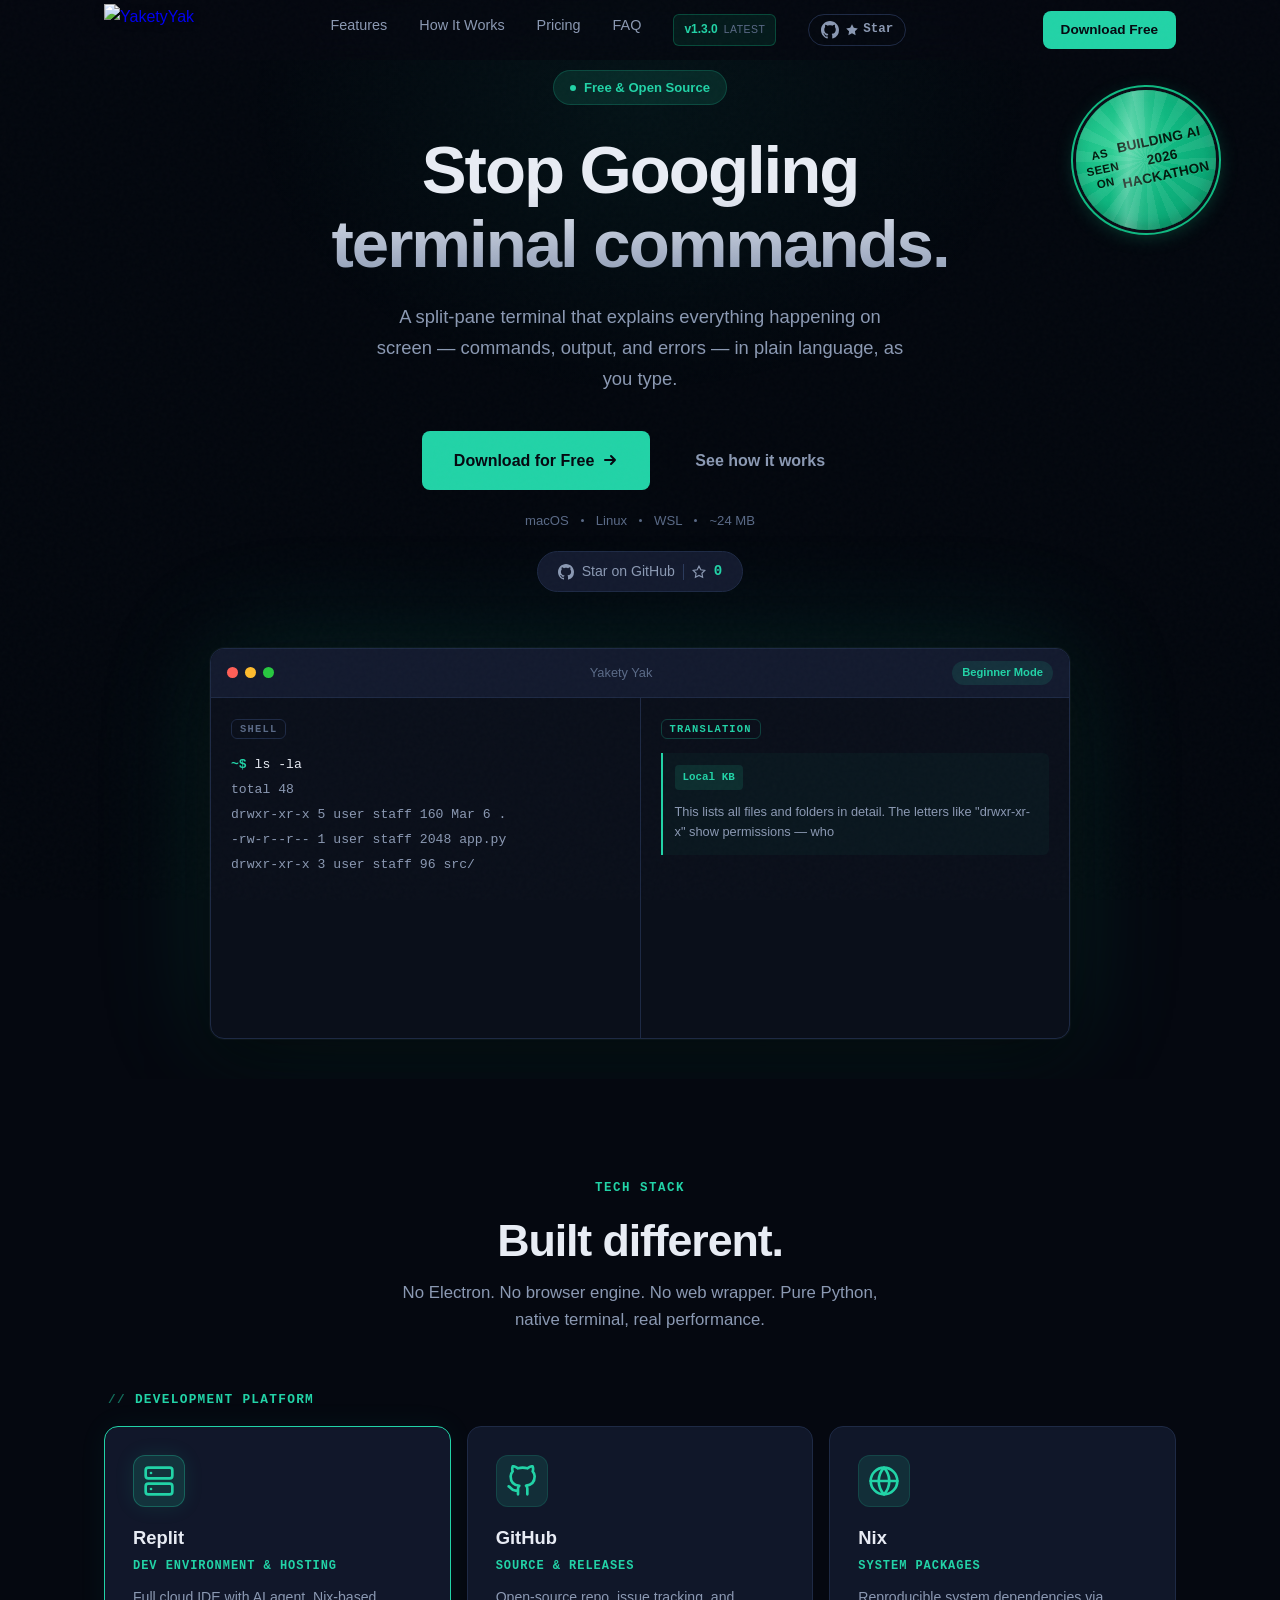
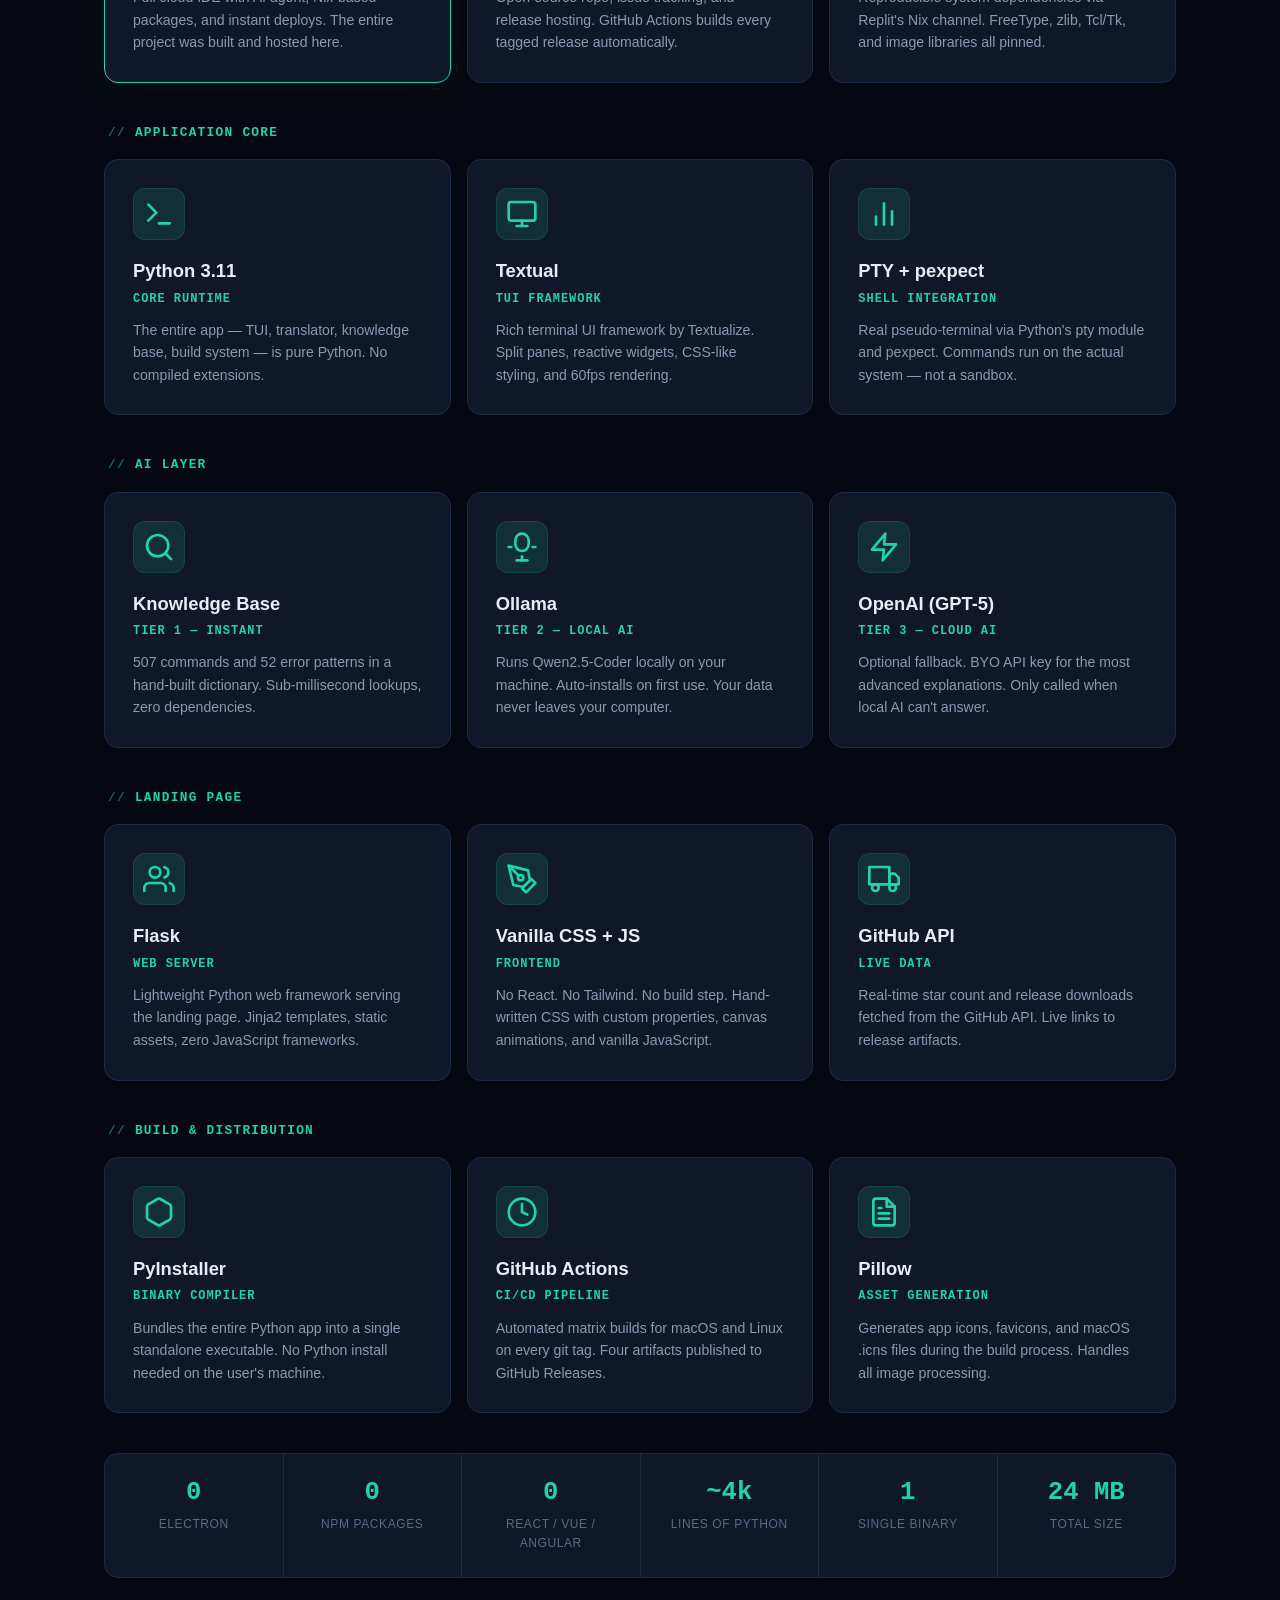
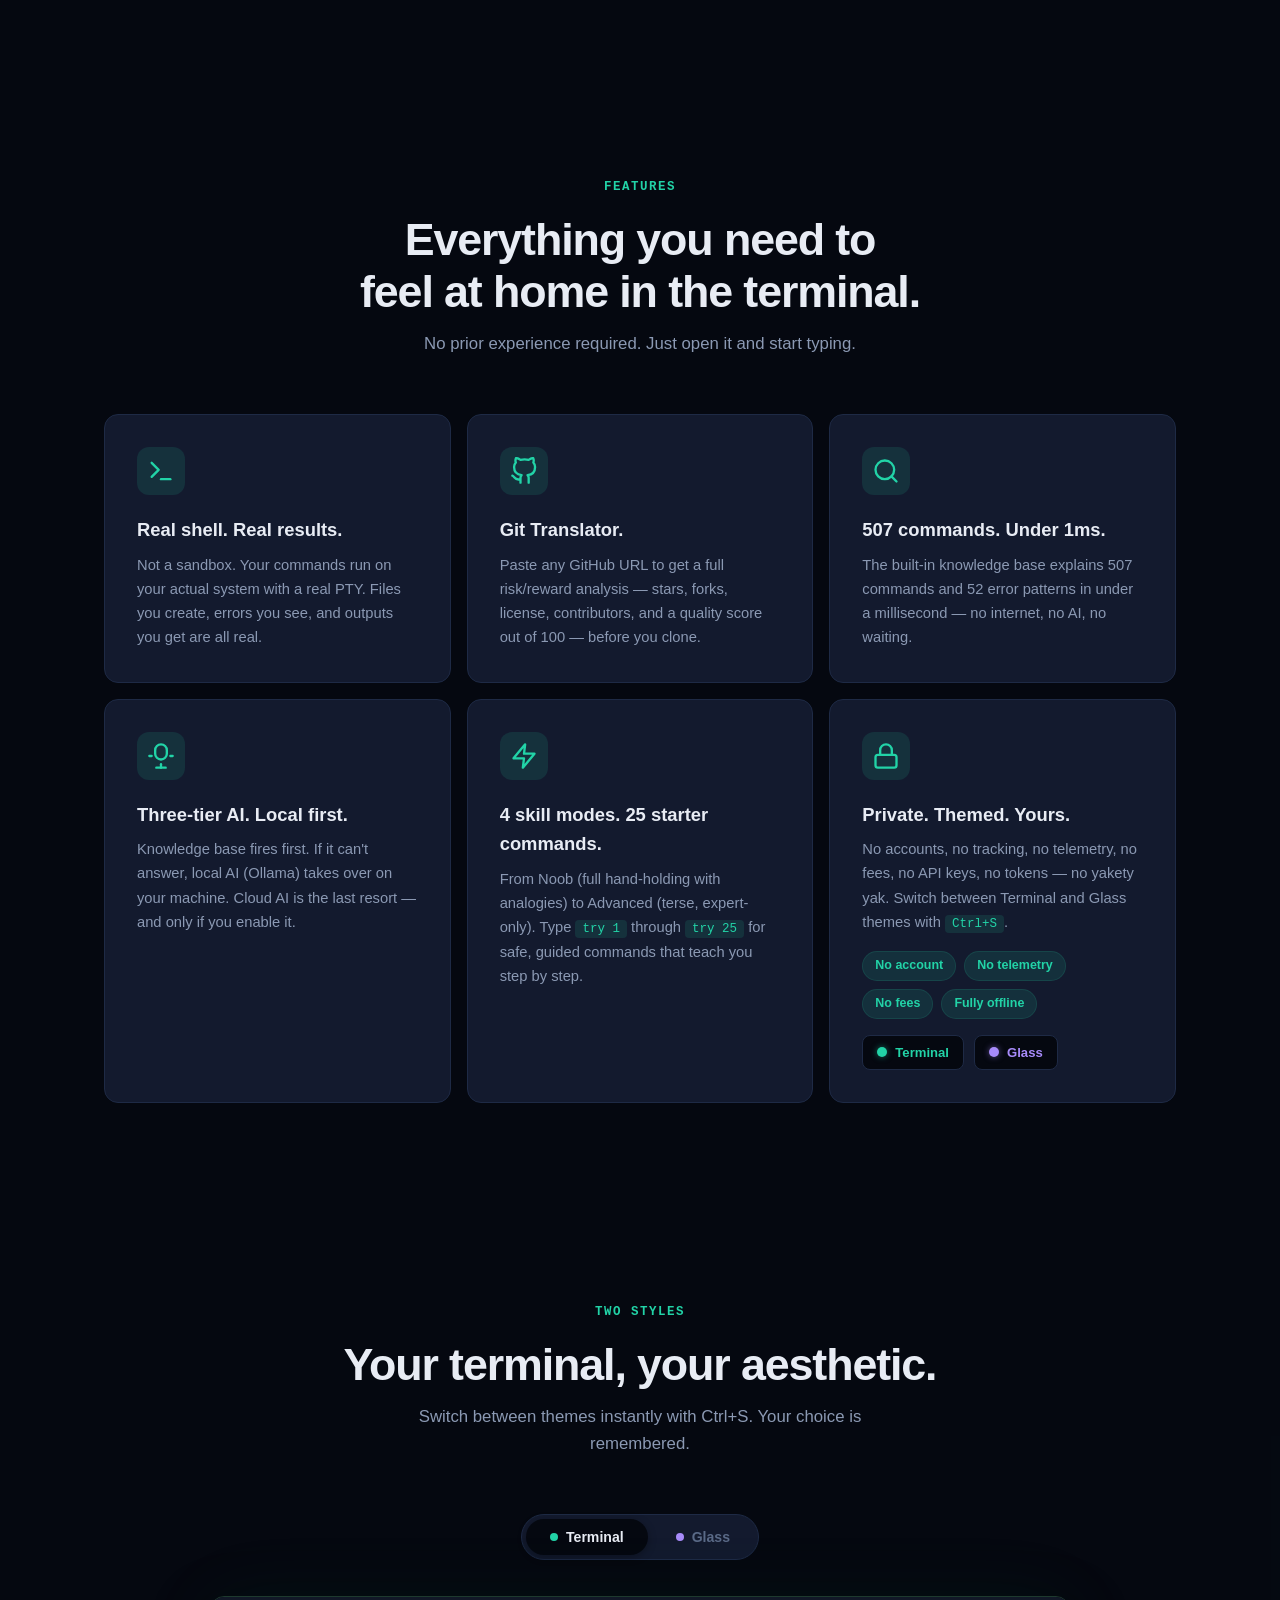
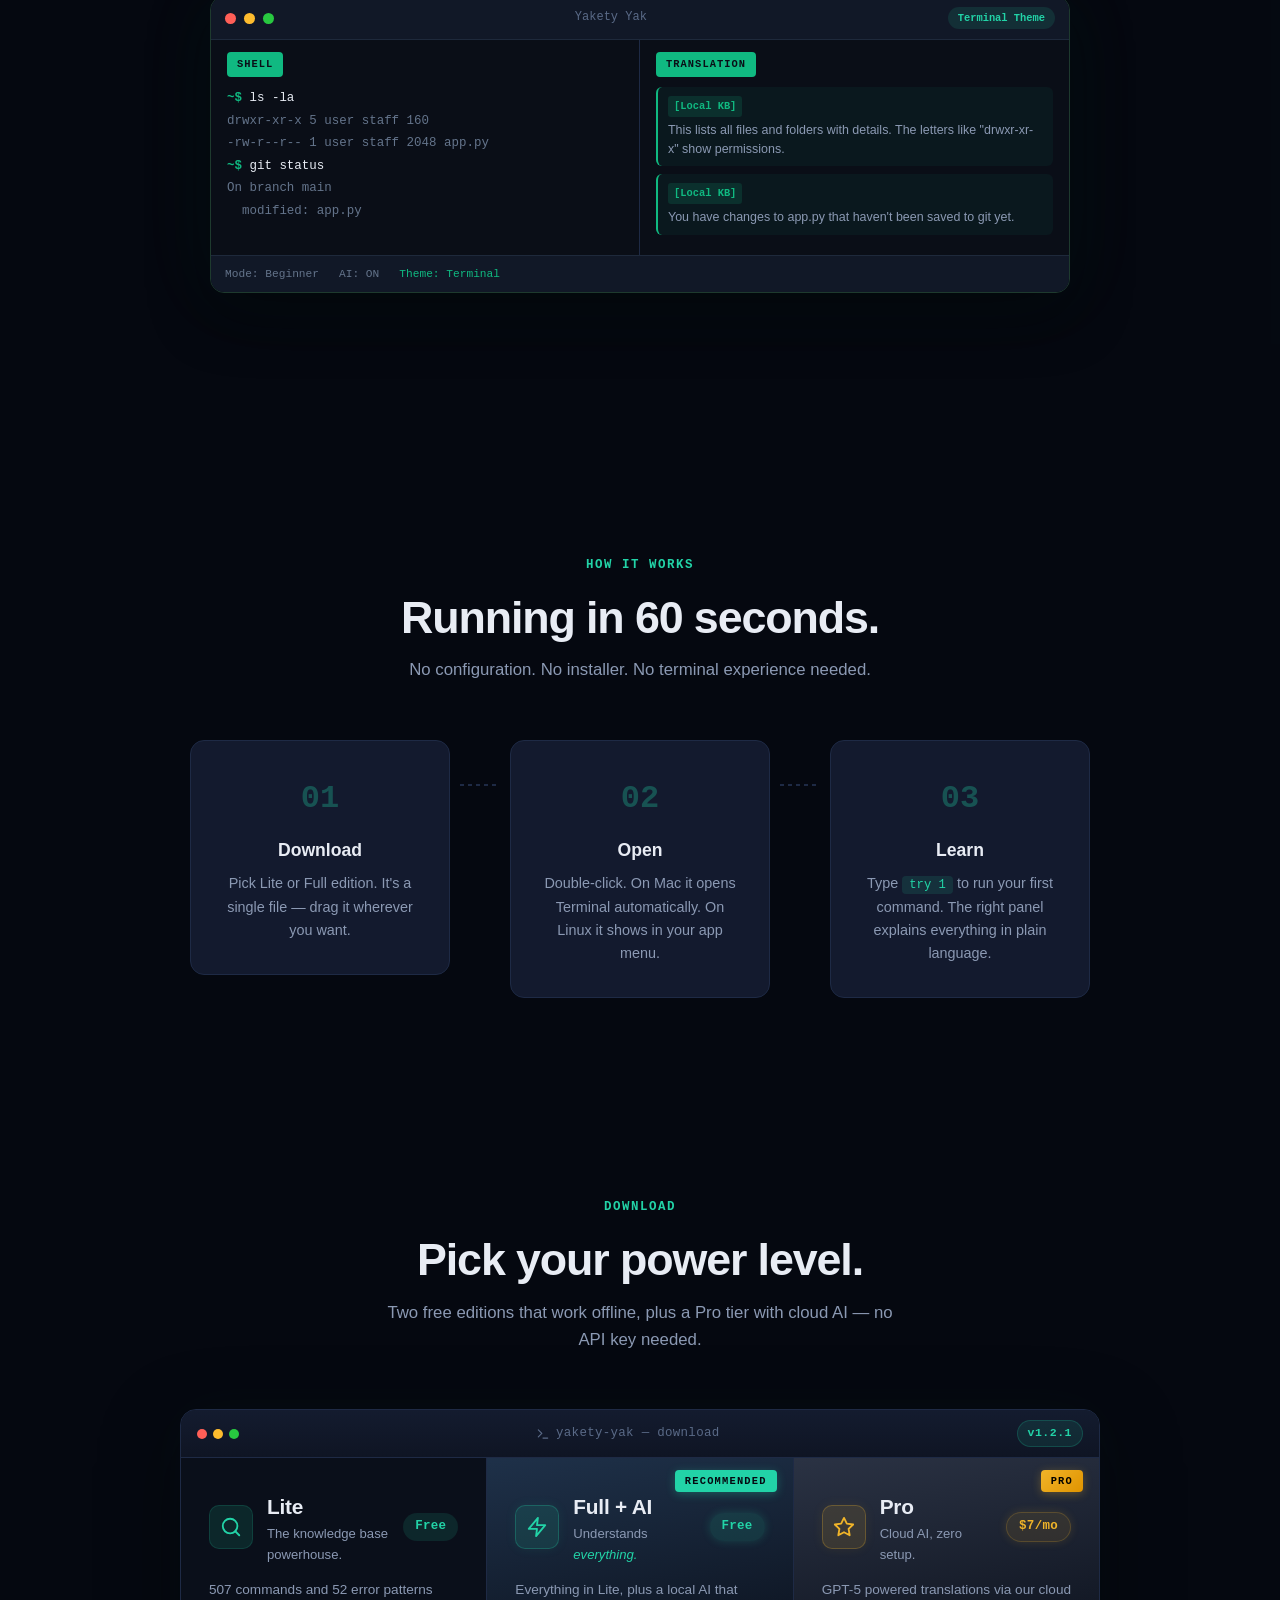
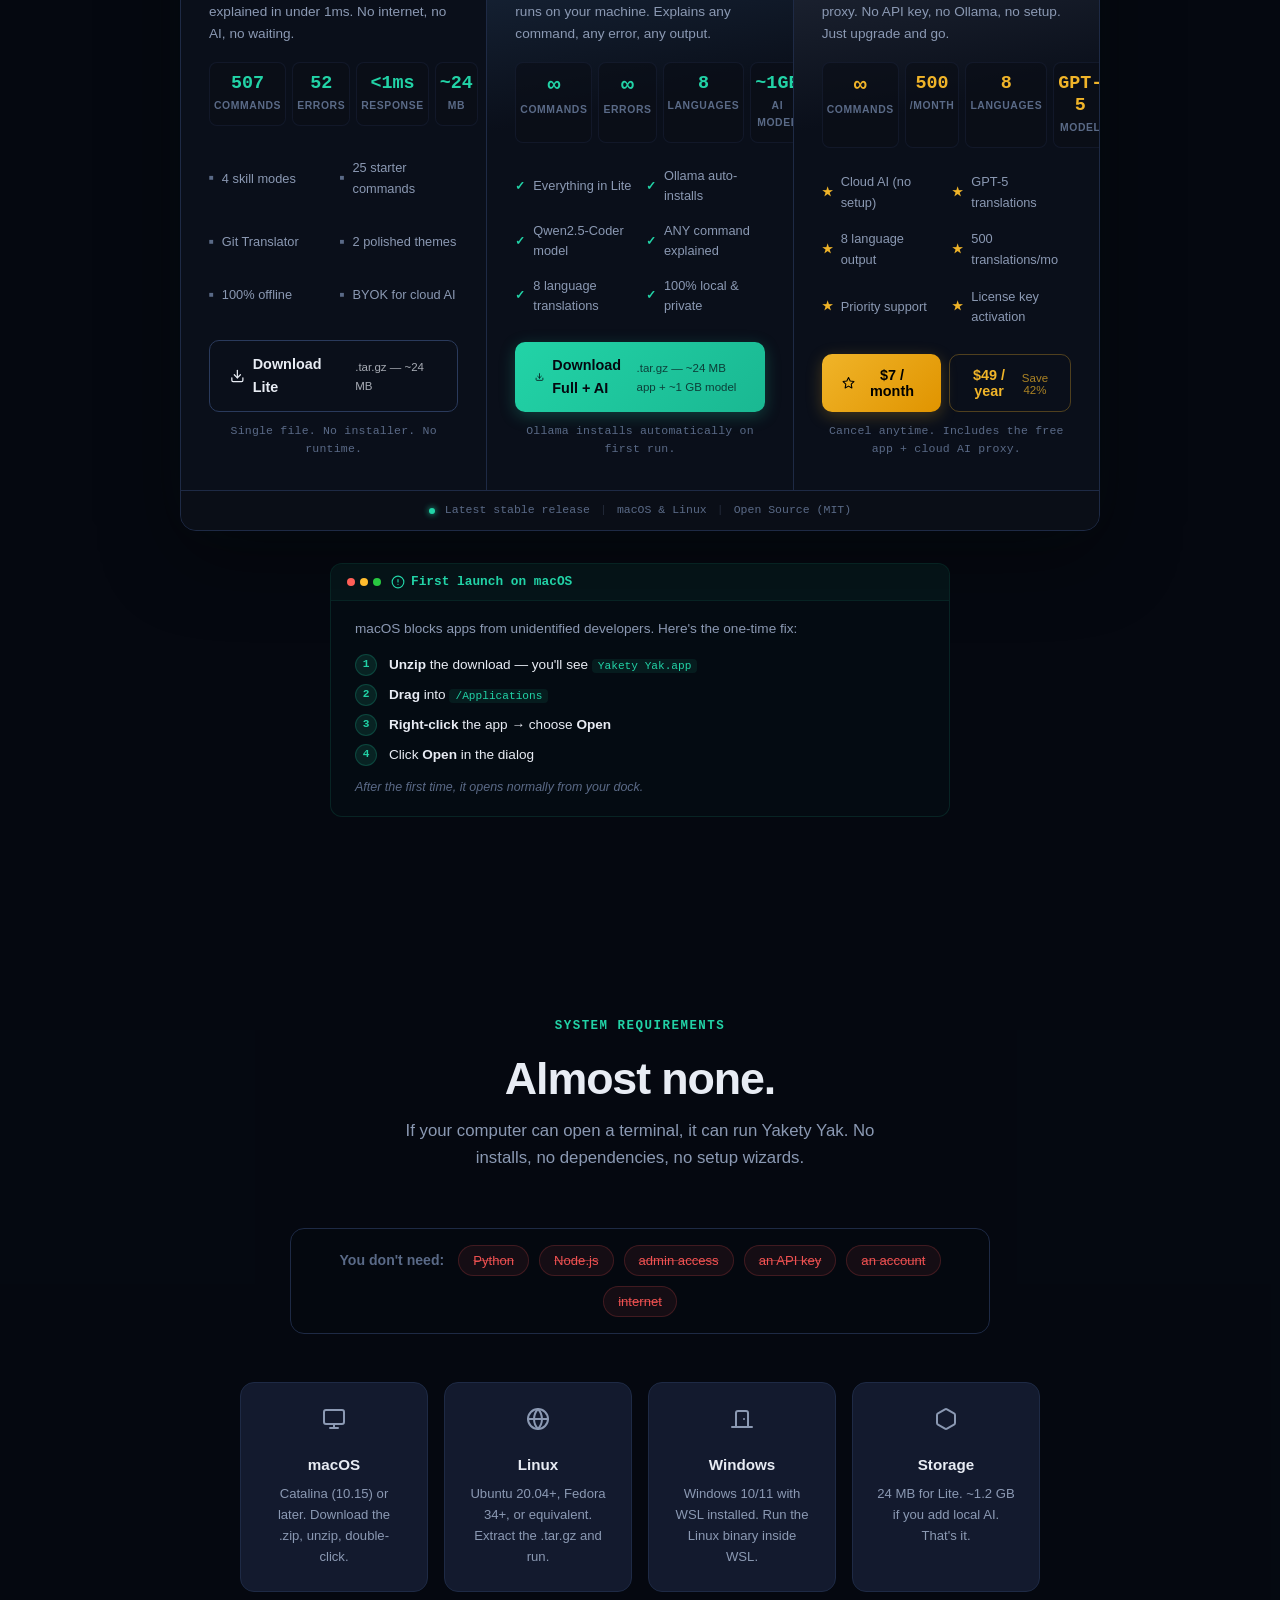
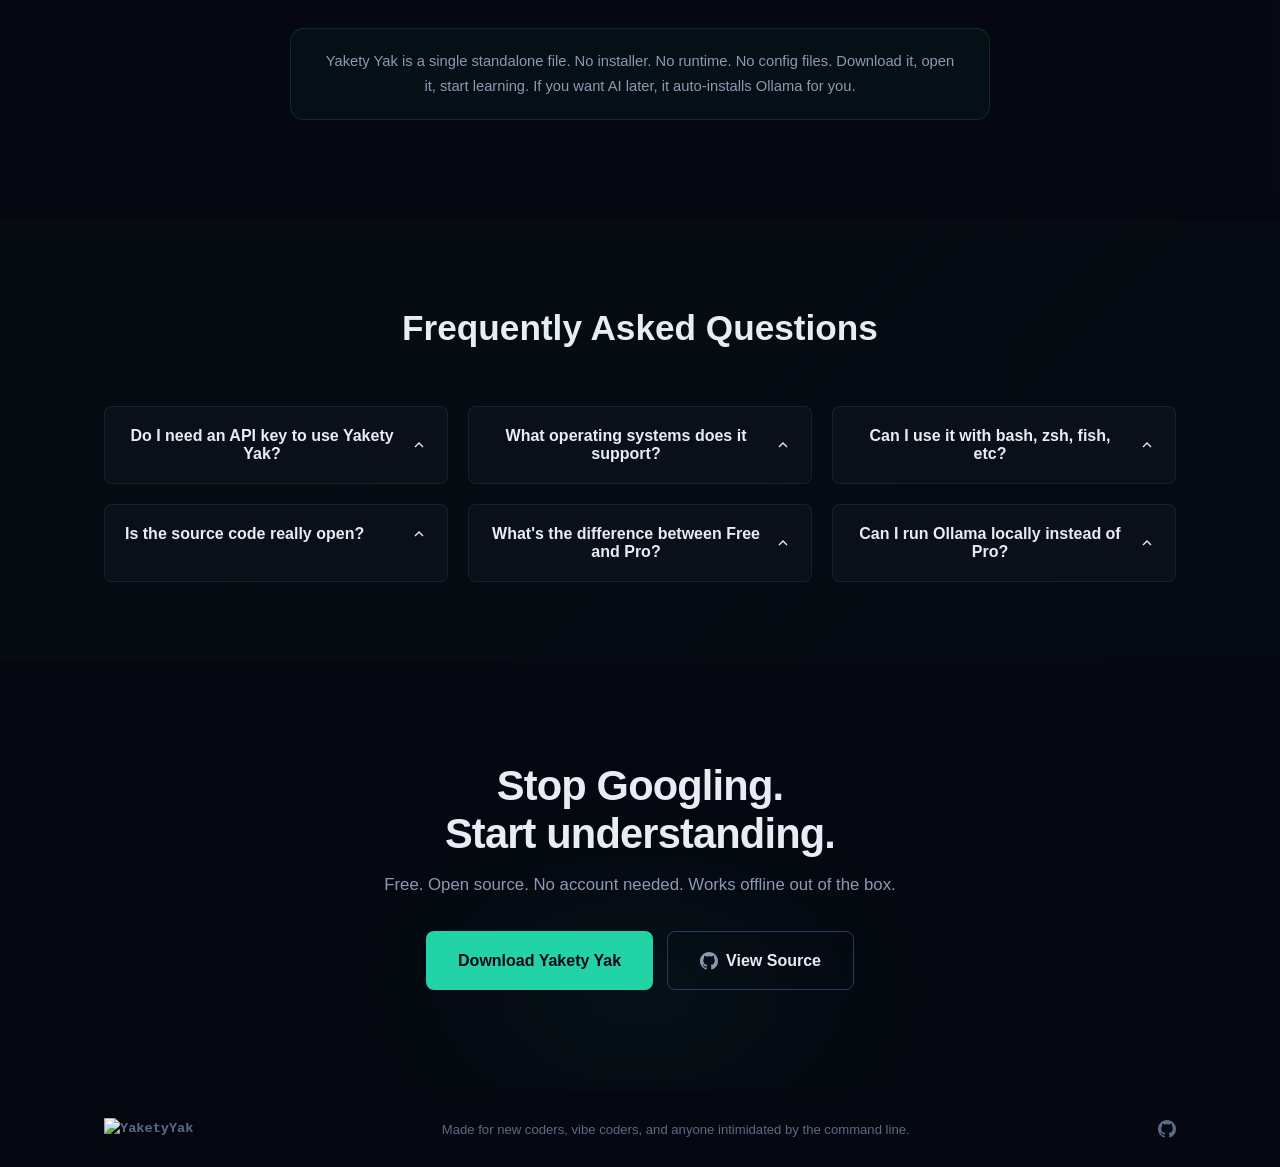
==== commit d1738ff4: "v1.3.1: Add FAQ section, Getting Started page, star icon fix - Add FAQ section with 6 expandable Q&A" ====
--- a/templates/index.html
+++ b/templates/index.html
@@ -6,13 +6,27 @@
     <title>Yakety Yak — Understand Every Command</title>
     <meta name="description" content="A split-pane terminal that explains commands and output in plain language as you type. Free, open source, works offline.">
     <link rel="icon" type="image/x-icon" href="/static/favicon.ico">
+    <script>
+        (function(w,d,i) { w._captiwateSettings={site:i};
+            if(w.Captiwate&&w.Captiwate._loaded)return;
+            w.Captiwate=new Proxy({_q:[]},{get:function(t,p){
+                if(p==='_q'||p==='_loaded')return t[p];
+                return function(){t._q.push([p,[].slice.call(arguments)]);};
+            }});
+            var h=d.getElementsByTagName('head')[0];
+            var s=d.createElement('script');
+            s.defer=1; s.type='module';
+            s.src='https://widget.captiwate.com/widget.js';
+            h.appendChild(s);
+        }) (window, document, '66169c16-6155-41e7-b6f1-f1f6b24e9854');
+    </script>
     <link rel="icon" type="image/png" sizes="32x32" href="/static/favicon-32.png">
     <link rel="icon" type="image/png" sizes="192x192" href="/static/favicon-192.png">
     <link rel="apple-touch-icon" sizes="180x180" href="/static/favicon-180.png">
     <link rel="preconnect" href="https://fonts.googleapis.com">
     <link rel="preconnect" href="https://fonts.gstatic.com" crossorigin>
     <link href="https://fonts.googleapis.com/css2?family=Inter:wght@400;500;600;700;800;900&family=JetBrains+Mono:wght@400;500;600&display=swap" rel="stylesheet">
-    <link rel="stylesheet" href="/static/style.css?v=11">
+    <link rel="stylesheet" href="/static/style.css?v=24">
 </head>
 <body>
 
@@ -27,10 +41,18 @@
             <div class="nav-links">
                 <a href="#features">Features</a>
                 <a href="#how-it-works">How It Works</a>
-                <a href="#download">Download</a>
+                <a href="#download">Pricing</a>
+                <a href="#faq">FAQ</a>
+                <div class="version-badge-nav" id="version-badge-nav">
+                    <span class="version-tag-nav" id="version-tag-nav">v1.3.0</span>
+                    <span class="version-label-nav">Latest</span>
+                </div>
                 <a href="https://github.com/myiephero/Yaketyyak" target="_blank" rel="noopener" class="nav-github">
                     <svg width="18" height="18" viewBox="0 0 24 24" fill="currentColor"><path d="M12 0C5.37 0 0 5.37 0 12c0 5.31 3.435 9.795 8.205 11.385.6.105.825-.255.825-.57 0-.285-.015-1.23-.015-2.235-3.015.555-3.795-.735-4.035-1.41-.135-.345-.72-1.41-1.23-1.695-.42-.225-1.02-.78-.015-.795.945-.015 1.62.87 1.845 1.23 1.08 1.815 2.805 1.305 3.495.99.105-.78.42-1.305.765-1.605-2.67-.3-5.46-1.335-5.46-5.925 0-1.305.465-2.385 1.23-3.225-.12-.3-.54-1.53.12-3.18 0 0 1.005-.315 3.3 1.23.96-.27 1.98-.405 3-.405s2.04.135 3 .405c2.295-1.56 3.3-1.23 3.3-1.23.66 1.65.24 2.88.12 3.18.765.84 1.23 1.905 1.23 3.225 0 4.605-2.805 5.625-5.475 5.925.435.375.81 1.095.81 2.22 0 1.605-.015 2.895-.015 3.3 0 .315.225.69.825.57A12.02 12.02 0 0024 12c0-6.63-5.37-12-12-12z"/></svg>
-                    <span class="nav-star-count" id="nav-stars">Star</span>
+                    <span class="nav-star-count" id="nav-stars">
+                        <svg class="nav-star-icon" width="14" height="14" viewBox="0 0 24 24" fill="currentColor"><path d="M12 2l3.09 6.26L22 9.27l-5 4.87 1.18 6.88L12 17.77l-6.18 3.25L7 14.14 2 9.27l6.91-1.01L12 2z"/></svg>
+                        <span id="nav-stars-text">Star</span>
+                    </span>
                 </a>
             </div>
             <a href="#download" class="btn btn-sm btn-primary nav-cta">Download Free</a>
@@ -39,6 +61,11 @@
 
     <section class="hero">
         <div class="hero-glow"></div>
+        <div class="starburst">
+            <div class="starburst-inner">
+                <span class="starburst-text">As seen on<br><strong>Building AI<br>2026 Hackathon</strong></span>
+            </div>
+        </div>
         <div class="container">
             <div class="hero-content">
                 <div class="hero-badge">
@@ -507,112 +534,228 @@
         <div class="container">
             <div class="section-label">Download</div>
             <h2 class="section-title">Pick your power level.</h2>
-            <p class="section-sub">Both editions are free and open source. Both work offline. The difference is how smart the explanations get.</p>
-
-            <div class="pricing-grid">
-                <div class="price-card card-reveal">
-                    <div class="price-icon-row">
-                        <div class="price-icon-circle">
-                            <svg width="28" height="28" viewBox="0 0 24 24" fill="none" stroke="var(--accent)" stroke-width="2" stroke-linecap="round" stroke-linejoin="round"><circle cx="11" cy="11" r="8"/><path d="m21 21-4.35-4.35"/></svg>
-                        </div>
-                    </div>
-                    <div class="price-header">
-                        <span class="price-name">Lite</span>
-                        <span class="price-tag">Free</span>
-                    </div>
-                    <p class="price-tagline">The knowledge base powerhouse.</p>
-                    <p class="price-desc">507 commands and 52 error patterns explained in under 1ms. No internet, no AI, no waiting. Perfect for learning the basics fast.</p>
-
-                    <div class="price-stats">
-                        <div class="price-stat">
-                            <span class="stat-value">507</span>
-                            <span class="stat-label">commands</span>
-                        </div>
-                        <div class="price-stat">
-                            <span class="stat-value">52</span>
-                            <span class="stat-label">error patterns</span>
-                        </div>
-                        <div class="price-stat">
-                            <span class="stat-value">&lt;1ms</span>
-                            <span class="stat-label">response</span>
-                        </div>
-                    </div>
-
-                    <ul class="price-features">
-                        <li>4 skill modes (Noob to Advanced)</li>
-                        <li>25 guided starter commands</li>
-                        <li>Git Translator with risk/reward scoring</li>
-                        <li>Terminal + Glass themes</li>
-                        <li>Works 100% offline — zero config</li>
-                        <li>Add your own API key for cloud AI later</li>
-                    </ul>
-                    <a href="#" class="btn btn-outline btn-full download-btn" data-edition="lite">
-                        <svg width="16" height="16" viewBox="0 0 24 24" fill="none" stroke="currentColor" stroke-width="2" stroke-linecap="round" stroke-linejoin="round"><path d="M21 15v4a2 2 0 0 1-2 2H5a2 2 0 0 1-2-2v-4"/><polyline points="7 10 12 15 17 10"/><line x1="12" y1="15" x2="12" y2="3"/></svg>
-                        Download Lite
-                        <span class="btn-sub">~24 MB</span>
-                    </a>
-                    <p class="price-footer">Single file. No installer. No runtime.</p>
-                </div>
-
-                <div class="price-card price-card-pop card-reveal">
-                    <div class="pop-label">Recommended</div>
-                    <div class="price-icon-row">
-                        <div class="price-icon-circle price-icon-pop">
-                            <svg width="28" height="28" viewBox="0 0 24 24" fill="none" stroke="var(--accent)" stroke-width="2" stroke-linecap="round" stroke-linejoin="round"><polygon points="13 2 3 14 12 14 11 22 21 10 12 10 13 2"/></svg>
-                        </div>
-                    </div>
-                    <div class="price-header">
-                        <span class="price-name">Full + AI</span>
-                        <span class="price-tag price-tag-glow">Free</span>
-                    </div>
-                    <p class="price-tagline">Understands <em>everything.</em></p>
-                    <p class="price-desc">Everything in Lite, plus a local AI that runs on your machine. Explains any command, any error, any output — even obscure ones the knowledge base hasn't seen.</p>
-
-                    <div class="price-stats">
-                        <div class="price-stat">
-                            <span class="stat-value stat-inf">&infin;</span>
-                            <span class="stat-label">commands</span>
-                        </div>
-                        <div class="price-stat">
-                            <span class="stat-value stat-inf">&infin;</span>
-                            <span class="stat-label">error patterns</span>
-                        </div>
-                        <div class="price-stat">
-                            <span class="stat-value">8</span>
-                            <span class="stat-label">languages</span>
-                        </div>
-                    </div>
-
-                    <ul class="price-features">
-                        <li>Everything in Lite</li>
-                        <li>Ollama auto-installs for you</li>
-                        <li>Qwen2.5-Coder model (code-focused)</li>
-                        <li>Explains ANY command, output, or error</li>
-                        <li>Translate explanations to 8 languages</li>
-                        <li>100% local — your data never leaves</li>
-                    </ul>
-                    <a href="#" class="btn btn-primary btn-full download-btn" data-edition="full">
-                        <svg width="16" height="16" viewBox="0 0 24 24" fill="none" stroke="currentColor" stroke-width="2" stroke-linecap="round" stroke-linejoin="round"><path d="M21 15v4a2 2 0 0 1-2 2H5a2 2 0 0 1-2-2v-4"/><polyline points="7 10 12 15 17 10"/><line x1="12" y1="15" x2="12" y2="3"/></svg>
-                        Download Full + AI
-                        <span class="btn-sub">~24 MB app + ~1 GB model</span>
-                    </a>
-                    <p class="price-footer">Ollama installs automatically on first run.</p>
-                </div>
-            </div>
-
-            <div class="install-steps card-reveal">
-                <div class="install-steps-header">
-                    <svg width="20" height="20" viewBox="0 0 24 24" fill="none" stroke="var(--accent)" stroke-width="2" stroke-linecap="round" stroke-linejoin="round"><path d="M12 22c5.523 0 10-4.477 10-10S17.523 2 12 2 2 6.477 2 12s4.477 10 10 10z"/><path d="M12 8v4"/><path d="M12 16h.01"/></svg>
-                    <span>First launch on macOS</span>
-                </div>
-                <p class="install-steps-desc">macOS blocks apps from unidentified developers by default. Here's how to open Yakety Yak:</p>
-                <ol class="install-steps-list">
-                    <li><strong>Unzip</strong> the download — you'll see <code>Yakety Yak.app</code></li>
-                    <li><strong>Drag</strong> it into your <code>/Applications</code> folder</li>
-                    <li><strong>Right-click</strong> (or Control-click) the app and choose <strong>Open</strong></li>
-                    <li>Click <strong>Open</strong> in the dialog that appears</li>
-                </ol>
-                <p class="install-steps-note">You only need to do this once. After that, it opens normally from your dock.</p>
+            <p class="section-sub">Two free editions that work offline, plus a Pro tier with cloud AI — no API key needed.</p>
+
+            <div class="dl-terminal-window card-reveal">
+                <div class="dl-terminal-bar">
+                    <div class="dl-terminal-dots">
+                        <span class="dl-dot dl-dot-red"></span>
+                        <span class="dl-dot dl-dot-yellow"></span>
+                        <span class="dl-dot dl-dot-green"></span>
+                    </div>
+                    <div class="dl-terminal-title">
+                        <svg width="14" height="14" viewBox="0 0 24 24" fill="none" stroke="currentColor" stroke-width="2" stroke-linecap="round" stroke-linejoin="round"><polyline points="4 17 10 11 4 5"/><line x1="12" y1="19" x2="20" y2="19"/></svg>
+                        yakety-yak — download
+                    </div>
+                    <div class="dl-version-pill" id="dl-version-tag">v1.2.1</div>
+                </div>
+
+                <div class="dl-cards-container">
+                    <div class="dl-card card-reveal">
+                        <div class="dl-card-glow dl-card-glow-lite"></div>
+                        <div class="dl-card-header">
+                            <div class="dl-icon-wrap">
+                                <svg width="22" height="22" viewBox="0 0 24 24" fill="none" stroke="currentColor" stroke-width="2" stroke-linecap="round" stroke-linejoin="round"><circle cx="11" cy="11" r="8"/><path d="m21 21-4.35-4.35"/></svg>
+                            </div>
+                            <div class="dl-card-titles">
+                                <span class="dl-card-name">Lite</span>
+                                <span class="dl-card-tagline">The knowledge base powerhouse.</span>
+                            </div>
+                            <span class="dl-price-badge">Free</span>
+                        </div>
+
+                        <p class="dl-card-desc">507 commands and 52 error patterns explained in under 1ms. No internet, no AI, no waiting.</p>
+
+                        <div class="dl-kpi-row">
+                            <div class="dl-kpi">
+                                <span class="dl-kpi-val">507</span>
+                                <span class="dl-kpi-label">commands</span>
+                            </div>
+                            <div class="dl-kpi">
+                                <span class="dl-kpi-val">52</span>
+                                <span class="dl-kpi-label">errors</span>
+                            </div>
+                            <div class="dl-kpi">
+                                <span class="dl-kpi-val">&lt;1ms</span>
+                                <span class="dl-kpi-label">response</span>
+                            </div>
+                            <div class="dl-kpi">
+                                <span class="dl-kpi-val">~24</span>
+                                <span class="dl-kpi-label">MB</span>
+                            </div>
+                        </div>
+
+                        <div class="dl-features-grid">
+                            <div class="dl-feat"><span class="dl-feat-icon">&#9632;</span> 4 skill modes</div>
+                            <div class="dl-feat"><span class="dl-feat-icon">&#9632;</span> 25 starter commands</div>
+                            <div class="dl-feat"><span class="dl-feat-icon">&#9632;</span> Git Translator</div>
+                            <div class="dl-feat"><span class="dl-feat-icon">&#9632;</span> 2 polished themes</div>
+                            <div class="dl-feat"><span class="dl-feat-icon">&#9632;</span> 100% offline</div>
+                            <div class="dl-feat"><span class="dl-feat-icon">&#9632;</span> BYOK for cloud AI</div>
+                        </div>
+
+                        <a href="#" class="dl-download-btn dl-btn-outline download-btn" data-edition="lite">
+                            <svg width="16" height="16" viewBox="0 0 24 24" fill="none" stroke="currentColor" stroke-width="2" stroke-linecap="round" stroke-linejoin="round"><path d="M21 15v4a2 2 0 0 1-2 2H5a2 2 0 0 1-2-2v-4"/><polyline points="7 10 12 15 17 10"/><line x1="12" y1="15" x2="12" y2="3"/></svg>
+                            <span>Download Lite</span>
+                            <span class="btn-sub">~24 MB</span>
+                        </a>
+                        <p class="dl-card-footer">Single file. No installer. No runtime.</p>
+                    </div>
+
+                    <div class="dl-card dl-card-featured card-reveal">
+                        <div class="dl-card-glow dl-card-glow-full"></div>
+                        <div class="dl-pop-badge">Recommended</div>
+                        <div class="dl-card-header">
+                            <div class="dl-icon-wrap dl-icon-featured">
+                                <svg width="22" height="22" viewBox="0 0 24 24" fill="none" stroke="currentColor" stroke-width="2" stroke-linecap="round" stroke-linejoin="round"><polygon points="13 2 3 14 12 14 11 22 21 10 12 10 13 2"/></svg>
+                            </div>
+                            <div class="dl-card-titles">
+                                <span class="dl-card-name">Full + AI</span>
+                                <span class="dl-card-tagline">Understands <em>everything.</em></span>
+                            </div>
+                            <span class="dl-price-badge dl-price-glow">Free</span>
+                        </div>
+
+                        <p class="dl-card-desc">Everything in Lite, plus a local AI that runs on your machine. Explains any command, any error, any output.</p>
+
+                        <div class="dl-kpi-row">
+                            <div class="dl-kpi">
+                                <span class="dl-kpi-val dl-kpi-inf">&infin;</span>
+                                <span class="dl-kpi-label">commands</span>
+                            </div>
+                            <div class="dl-kpi">
+                                <span class="dl-kpi-val dl-kpi-inf">&infin;</span>
+                                <span class="dl-kpi-label">errors</span>
+                            </div>
+                            <div class="dl-kpi">
+                                <span class="dl-kpi-val">8</span>
+                                <span class="dl-kpi-label">languages</span>
+                            </div>
+                            <div class="dl-kpi">
+                                <span class="dl-kpi-val">~1GB</span>
+                                <span class="dl-kpi-label">AI model</span>
+                            </div>
+                        </div>
+
+                        <div class="dl-features-grid">
+                            <div class="dl-feat"><span class="dl-feat-check">&#10003;</span> Everything in Lite</div>
+                            <div class="dl-feat"><span class="dl-feat-check">&#10003;</span> Ollama auto-installs</div>
+                            <div class="dl-feat"><span class="dl-feat-check">&#10003;</span> Qwen2.5-Coder model</div>
+                            <div class="dl-feat"><span class="dl-feat-check">&#10003;</span> ANY command explained</div>
+                            <div class="dl-feat"><span class="dl-feat-check">&#10003;</span> 8 language translations</div>
+                            <div class="dl-feat"><span class="dl-feat-check">&#10003;</span> 100% local &amp; private</div>
+                        </div>
+
+                        <a href="#" class="dl-download-btn dl-btn-primary download-btn" data-edition="full">
+                            <svg width="16" height="16" viewBox="0 0 24 24" fill="none" stroke="currentColor" stroke-width="2" stroke-linecap="round" stroke-linejoin="round"><path d="M21 15v4a2 2 0 0 1-2 2H5a2 2 0 0 1-2-2v-4"/><polyline points="7 10 12 15 17 10"/><line x1="12" y1="15" x2="12" y2="3"/></svg>
+                            <span>Download Full + AI</span>
+                            <span class="btn-sub">~24 MB + ~1 GB model</span>
+                        </a>
+                        <p class="dl-card-footer">Ollama installs automatically on first run.</p>
+                    </div>
+
+                    <div class="dl-card dl-card-pro card-reveal">
+                        <div class="dl-card-glow dl-card-glow-pro"></div>
+                        <div class="dl-pop-badge dl-pop-badge-pro">Pro</div>
+                        <div class="dl-card-header">
+                            <div class="dl-icon-wrap dl-icon-pro">
+                                <svg width="22" height="22" viewBox="0 0 24 24" fill="none" stroke="currentColor" stroke-width="2" stroke-linecap="round" stroke-linejoin="round"><path d="M12 2L15.09 8.26 22 9.27 17 14.14 18.18 21.02 12 17.77 5.82 21.02 7 14.14 2 9.27 8.91 8.26 12 2z"/></svg>
+                            </div>
+                            <div class="dl-card-titles">
+                                <span class="dl-card-name">Pro</span>
+                                <span class="dl-card-tagline">Cloud AI, zero setup.</span>
+                            </div>
+                            <span class="dl-price-badge dl-price-pro">$7/mo</span>
+                        </div>
+
+                        <p class="dl-card-desc">GPT-5 powered translations via our cloud proxy. No API key, no Ollama, no setup. Just upgrade and go.</p>
+
+                        <div class="dl-kpi-row">
+                            <div class="dl-kpi">
+                                <span class="dl-kpi-val dl-kpi-inf">&infin;</span>
+                                <span class="dl-kpi-label">commands</span>
+                            </div>
+                            <div class="dl-kpi">
+                                <span class="dl-kpi-val">500</span>
+                                <span class="dl-kpi-label">/month</span>
+                            </div>
+                            <div class="dl-kpi">
+                                <span class="dl-kpi-val">8</span>
+                                <span class="dl-kpi-label">languages</span>
+                            </div>
+                            <div class="dl-kpi">
+                                <span class="dl-kpi-val">GPT-5</span>
+                                <span class="dl-kpi-label">model</span>
+                            </div>
+                        </div>
+
+                        <div class="dl-features-grid">
+                            <div class="dl-feat"><span class="dl-feat-star">&#9733;</span> Cloud AI (no setup)</div>
+                            <div class="dl-feat"><span class="dl-feat-star">&#9733;</span> GPT-5 translations</div>
+                            <div class="dl-feat"><span class="dl-feat-star">&#9733;</span> 8 language output</div>
+                            <div class="dl-feat"><span class="dl-feat-star">&#9733;</span> 500 translations/mo</div>
+                            <div class="dl-feat"><span class="dl-feat-star">&#9733;</span> Priority support</div>
+                            <div class="dl-feat"><span class="dl-feat-star">&#9733;</span> License key activation</div>
+                        </div>
+
+                        <div class="dl-pro-pricing">
+                            <button class="dl-download-btn dl-btn-pro" id="btn-pro-monthly" onclick="startCheckout('monthly')">
+                                <svg width="16" height="16" viewBox="0 0 24 24" fill="none" stroke="currentColor" stroke-width="2" stroke-linecap="round" stroke-linejoin="round"><path d="M12 2L15.09 8.26 22 9.27 17 14.14 18.18 21.02 12 17.77 5.82 21.02 7 14.14 2 9.27 8.91 8.26 12 2z"/></svg>
+                                <span>$7 / month</span>
+                            </button>
+                            <button class="dl-download-btn dl-btn-pro-alt" id="btn-pro-yearly" onclick="startCheckout('yearly')">
+                                <span>$49 / year</span>
+                                <span class="btn-sub">Save 42%</span>
+                            </button>
+                        </div>
+                        <p class="dl-card-footer">Cancel anytime. Includes the free app + cloud AI proxy.</p>
+                    </div>
+                </div>
+
+                <div class="dl-terminal-status">
+                    <span class="dl-status-dot"></span>
+                    <span class="dl-status-text" id="dl-version-date">Latest stable release</span>
+                    <span class="dl-status-sep">|</span>
+                    <span class="dl-status-os" id="dl-os-label">macOS &amp; Linux</span>
+                    <span class="dl-status-sep">|</span>
+                    <span class="dl-status-text">Open Source (MIT)</span>
+                </div>
+            </div>
+
+            <div class="dl-install-panel card-reveal">
+                <div class="dl-install-header">
+                    <div class="dl-install-dots">
+                        <span class="dl-dot dl-dot-red"></span>
+                        <span class="dl-dot dl-dot-yellow"></span>
+                        <span class="dl-dot dl-dot-green"></span>
+                    </div>
+                    <span class="dl-install-title">
+                        <svg width="14" height="14" viewBox="0 0 24 24" fill="none" stroke="var(--accent)" stroke-width="2" stroke-linecap="round" stroke-linejoin="round"><path d="M12 22c5.523 0 10-4.477 10-10S17.523 2 12 2 2 6.477 2 12s4.477 10 10 10z"/><path d="M12 8v4"/><path d="M12 16h.01"/></svg>
+                        First launch on macOS
+                    </span>
+                </div>
+                <div class="dl-install-body">
+                    <p class="dl-install-desc">macOS blocks apps from unidentified developers. Here's the one-time fix:</p>
+                    <div class="dl-install-steps">
+                        <div class="dl-step">
+                            <span class="dl-step-num">1</span>
+                            <span><strong>Unzip</strong> the download — you'll see <code>Yakety Yak.app</code></span>
+                        </div>
+                        <div class="dl-step">
+                            <span class="dl-step-num">2</span>
+                            <span><strong>Drag</strong> into <code>/Applications</code></span>
+                        </div>
+                        <div class="dl-step">
+                            <span class="dl-step-num">3</span>
+                            <span><strong>Right-click</strong> the app &rarr; choose <strong>Open</strong></span>
+                        </div>
+                        <div class="dl-step">
+                            <span class="dl-step-num">4</span>
+                            <span>Click <strong>Open</strong> in the dialog</span>
+                        </div>
+                    </div>
+                    <p class="dl-install-note">After the first time, it opens normally from your dock.</p>
+                </div>
             </div>
         </div>
     </section>
@@ -666,6 +809,68 @@
 
             <div class="friction-note card-reveal">
                 <p>Yakety Yak is a single standalone file. No installer. No runtime. No config files. Download it, open it, start learning. If you want AI later, it auto-installs Ollama for you.</p>
+            </div>
+        </div>
+    </section>
+
+    <section id="faq" class="faq-section">
+        <div class="container">
+            <h2>Frequently Asked Questions</h2>
+            <div class="faq-grid">
+                <div class="faq-item">
+                    <button class="faq-question" onclick="this.parentElement.classList.toggle('open')">
+                        <span>Do I need an API key to use Yakety Yak?</span>
+                        <svg class="faq-icon" width="16" height="16" viewBox="0 0 24 24" fill="none" stroke="currentColor" stroke-width="2"><polyline points="18 15 12 9 6 15"></polyline></svg>
+                    </button>
+                    <div class="faq-answer">
+                        <p>No. The app works completely offline with a built-in knowledge base of 500+ commands. If you want cloud AI explanations, you can get Pro for $7/month, but it's optional.</p>
+                    </div>
+                </div>
+                <div class="faq-item">
+                    <button class="faq-question" onclick="this.parentElement.classList.toggle('open')">
+                        <span>What operating systems does it support?</span>
+                        <svg class="faq-icon" width="16" height="16" viewBox="0 0 24 24" fill="none" stroke="currentColor" stroke-width="2"><polyline points="18 15 12 9 6 15"></polyline></svg>
+                    </button>
+                    <div class="faq-answer">
+                        <p>Yakety Yak runs on macOS (Intel and Apple Silicon) and Linux. Just download, extract, and run. No installation required.</p>
+                    </div>
+                </div>
+                <div class="faq-item">
+                    <button class="faq-question" onclick="this.parentElement.classList.toggle('open')">
+                        <span>Can I use it with bash, zsh, fish, etc?</span>
+                        <svg class="faq-icon" width="16" height="16" viewBox="0 0 24 24" fill="none" stroke="currentColor" stroke-width="2"><polyline points="18 15 12 9 6 15"></polyline></svg>
+                    </button>
+                    <div class="faq-answer">
+                        <p>Yes. Yakety Yak works with any POSIX shell including bash, zsh, fish, and others. Just run the app and it integrates with your current shell.</p>
+                    </div>
+                </div>
+                <div class="faq-item">
+                    <button class="faq-question" onclick="this.parentElement.classList.toggle('open')">
+                        <span>Is the source code really open?</span>
+                        <svg class="faq-icon" width="16" height="16" viewBox="0 0 24 24" fill="none" stroke="currentColor" stroke-width="2"><polyline points="18 15 12 9 6 15"></polyline></svg>
+                    </button>
+                    <div class="faq-answer">
+                        <p>Yes. The entire codebase is open source on GitHub under a permissive license. You can fork it, modify it, and use it however you want.</p>
+                    </div>
+                </div>
+                <div class="faq-item">
+                    <button class="faq-question" onclick="this.parentElement.classList.toggle('open')">
+                        <span>What's the difference between Free and Pro?</span>
+                        <svg class="faq-icon" width="16" height="16" viewBox="0 0 24 24" fill="none" stroke="currentColor" stroke-width="2"><polyline points="18 15 12 9 6 15"></polyline></svg>
+                    </button>
+                    <div class="faq-answer">
+                        <p>Free includes the app + offline knowledge base. Pro adds cloud AI explanations (for commands not in the KB) and removes the 500 translations/month limit. Same app, more power.</p>
+                    </div>
+                </div>
+                <div class="faq-item">
+                    <button class="faq-question" onclick="this.parentElement.classList.toggle('open')">
+                        <span>Can I run Ollama locally instead of Pro?</span>
+                        <svg class="faq-icon" width="16" height="16" viewBox="0 0 24 24" fill="none" stroke="currentColor" stroke-width="2"><polyline points="18 15 12 9 6 15"></polyline></svg>
+                    </button>
+                    <div class="faq-answer">
+                        <p>Yes. Yakety Yak auto-detects Ollama if you have it installed. The app will use local AI for free without any subscription.</p>
+                    </div>
+                </div>
             </div>
         </div>
     </section>
@@ -712,6 +917,24 @@
         var RELEASE_BASE = 'https://github.com/' + REPO + '/releases/latest/download/';
         var RELEASES_PAGE = 'https://github.com/' + REPO + '/releases/latest';
 
+        fetch('https://api.github.com/repos/' + REPO + '/releases/latest')
+            .then(function(r) { return r.json(); })
+            .then(function(data) {
+                if (data && data.tag_name) {
+                    var v = data.tag_name;
+                    var vEl = document.getElementById('version-tag');
+                    var dlEl = document.getElementById('dl-version-tag');
+                    if (vEl) vEl.textContent = v;
+                    if (dlEl) dlEl.textContent = v;
+                    var dateEl = document.getElementById('dl-version-date');
+                    if (dateEl && data.published_at) {
+                        var d = new Date(data.published_at);
+                        dateEl.textContent = 'Released ' + d.toLocaleDateString('en-US', { month: 'short', day: 'numeric', year: 'numeric' });
+                    }
+                }
+            })
+            .catch(function() {});
+
         function getOS() {
             var ua = navigator.userAgent || navigator.platform || '';
             if (/Mac/i.test(ua)) return 'macOS';
@@ -744,7 +967,16 @@
             btn.addEventListener('click', function(e) {
                 e.preventDefault();
                 var edition = this.getAttribute('data-edition');
-                window.location.href = getDownloadURL(edition);
+                var url = getDownloadURL(edition);
+                var link = document.createElement('a');
+                link.href = url;
+                link.style.display = 'none';
+                document.body.appendChild(link);
+                link.click();
+                document.body.removeChild(link);
+                setTimeout(function() {
+                    window.location.href = '/getting-started?os=' + encodeURIComponent(getOS()) + '&edition=' + encodeURIComponent(edition);
+                }, 1500);
             });
         });
 
@@ -902,9 +1134,9 @@
                 .then(function(data) {
                     var count = data.stargazers_count || 0;
                     var heroEl = document.getElementById('hero-stars');
-                    var navEl = document.getElementById('nav-stars');
+                    var navTextEl = document.getElementById('nav-stars-text');
                     if (heroEl) heroEl.textContent = count;
-                    if (navEl) navEl.textContent = count > 0 ? count : 'Star';
+                    if (navTextEl) navTextEl.textContent = count > 0 ? count : 'Star';
                 })
                 .catch(function() {});
         })();
@@ -984,6 +1216,37 @@
                 }
             });
         })();
+
+        window.startCheckout = function(plan) {
+            var emailInput = prompt('Enter your email to subscribe to Yakety Yak Pro:');
+            if (!emailInput || !emailInput.trim()) return;
+
+            var btn = document.getElementById(plan === 'monthly' ? 'btn-pro-monthly' : 'btn-pro-yearly');
+            var origText = btn.innerHTML;
+            btn.innerHTML = '<span>Processing...</span>';
+            btn.disabled = true;
+
+            fetch('/api/checkout', {
+                method: 'POST',
+                headers: { 'Content-Type': 'application/json' },
+                body: JSON.stringify({ plan: plan, email: emailInput.trim() }),
+            })
+            .then(function(r) { return r.json(); })
+            .then(function(data) {
+                if (data.url) {
+                    window.location.href = data.url;
+                } else {
+                    alert(data.error || 'Could not start checkout. Please try again.');
+                    btn.innerHTML = origText;
+                    btn.disabled = false;
+                }
+            })
+            .catch(function() {
+                alert('Network error. Please try again.');
+                btn.innerHTML = origText;
+                btn.disabled = false;
+            });
+        };
     })();
     </script>
 </body>
--- a/static/style.css
+++ b/static/style.css
@@ -0,0 +1,1920 @@
+:root {
+    --bg: #050810;
+    --bg-2: #0a0f1a;
+    --bg-3: #0f1524;
+    --surface: #131a2e;
+    --surface-2: #1a2340;
+    --border: #1e2a45;
+    --border-2: #2a3a5c;
+    --text: #e8ecf4;
+    --text-2: #8b99b3;
+    --text-3: #5a6a87;
+    --accent: #22d3a7;
+    --accent-dim: rgba(34, 211, 167, 0.12);
+    --accent-glow: rgba(34, 211, 167, 0.15);
+    --blue: #4f8ff7;
+    --blue-dim: rgba(79, 143, 247, 0.12);
+    --red: #f05252;
+    --radius: 14px;
+    --radius-sm: 8px;
+    --radius-xs: 6px;
+    --font: 'Inter', -apple-system, BlinkMacSystemFont, 'Segoe UI', sans-serif;
+    --mono: 'JetBrains Mono', 'SF Mono', 'Fira Code', monospace;
+    --transition: 0.25s cubic-bezier(0.4, 0, 0.2, 1);
+}
+
+*, *::before, *::after { margin: 0; padding: 0; box-sizing: border-box; }
+html { scroll-behavior: smooth; -webkit-font-smoothing: antialiased; }
+
+body {
+    font-family: var(--font);
+    background: transparent;
+    color: var(--text);
+    line-height: 1.6;
+    overflow-x: hidden;
+}
+
+html {
+    background: var(--bg);
+}
+
+#matrix-rain {
+    position: fixed;
+    top: 0;
+    left: 0;
+    width: 100%;
+    height: 100%;
+    z-index: 0;
+    pointer-events: none;
+}
+
+.grain {
+    position: fixed;
+    inset: 0;
+    z-index: 9999;
+    pointer-events: none;
+    opacity: 0.02;
+    background-image: url("data:image/svg+xml,%3Csvg viewBox='0 0 256 256' xmlns='http://www.w3.org/2000/svg'%3E%3Cfilter id='n'%3E%3CfeTurbulence type='fractalNoise' baseFrequency='0.9' numOctaves='4' stitchTiles='stitch'/%3E%3C/filter%3E%3Crect width='100%25' height='100%25' filter='url(%23n)'/%3E%3C/svg%3E");
+    background-repeat: repeat;
+}
+
+.container { max-width: 1120px; margin: 0 auto; padding: 0 24px; }
+
+nav {
+    position: fixed; top: 0; left: 0; right: 0; z-index: 100;
+    background: rgba(5, 8, 16, 0.8);
+    backdrop-filter: blur(20px) saturate(180%);
+    -webkit-backdrop-filter: blur(20px) saturate(180%);
+}
+
+.nav-inner {
+    display: flex; align-items: center; justify-content: space-between;
+    height: 60px;
+}
+
+.logo {
+    display: flex; align-items: center;
+    text-decoration: none;
+}
+
+.logo-wordmark {
+    height: 52px;
+    width: auto;
+    object-fit: contain;
+    filter: drop-shadow(0 1px 4px rgba(0,0,0,0.3));
+    transition: opacity var(--transition);
+}
+.logo:hover .logo-wordmark { opacity: 0.85; }
+
+.footer-wordmark {
+    height: 52px;
+    width: auto;
+    object-fit: contain;
+    filter: drop-shadow(0 1px 3px rgba(0,0,0,0.25));
+    vertical-align: middle;
+}
+
+.nav-links {
+    display: flex; gap: 32px;
+}
+
+.nav-links a {
+    color: var(--text-2); text-decoration: none; font-size: 0.9rem; font-weight: 500;
+    transition: color var(--transition);
+}
+
+.nav-links a:hover { color: var(--text); }
+
+.nav-cta { font-size: 0.85rem !important; padding: 8px 18px !important; }
+
+.nav-github {
+    display: inline-flex;
+    align-items: center;
+    gap: 6px;
+    color: var(--text-2);
+    text-decoration: none;
+    font-size: 0.85rem;
+    font-weight: 500;
+    padding: 5px 12px;
+    border: 1px solid var(--border);
+    border-radius: 100px;
+    transition: all var(--transition);
+}
+
+.nav-github:hover {
+    color: var(--text);
+    border-color: var(--border-2);
+    background: var(--surface);
+}
+
+.nav-star-count {
+    font-family: var(--mono);
+    font-size: 0.78rem;
+    font-weight: 600;
+}
+
+.btn {
+    display: inline-flex; align-items: center; justify-content: center; gap: 8px;
+    font-family: var(--font); font-weight: 600; font-size: 0.95rem;
+    padding: 12px 24px; border-radius: var(--radius-sm); border: none;
+    cursor: pointer; text-decoration: none; transition: all var(--transition);
+    position: relative;
+}
+
+.btn-sm { padding: 8px 16px; font-size: 0.85rem; }
+.btn-lg { padding: 16px 32px; font-size: 1rem; }
+.btn-full { width: 100%; }
+
+.btn-primary {
+    background: var(--accent); color: #050810;
+}
+.btn-primary:hover {
+    background: #2ee8ba;
+    box-shadow: 0 0 30px var(--accent-glow), 0 8px 20px rgba(0,0,0,0.3);
+    transform: translateY(-1px);
+}
+
+.btn-outline {
+    background: transparent; color: var(--text);
+    border: 1px solid var(--border-2);
+}
+.btn-outline:hover {
+    border-color: var(--accent);
+    background: var(--accent-dim);
+    transform: translateY(-1px);
+}
+
+.btn-ghost {
+    background: transparent; color: var(--text-2);
+    border: 1px solid transparent;
+}
+.btn-ghost:hover { color: var(--text); }
+
+.btn-sub {
+    display: block; font-size: 0.75rem; font-weight: 400;
+    opacity: 0.7; margin-top: 2px;
+}
+
+.hero {
+    padding-top: 70px;
+    padding-bottom: 40px;
+    margin-top: 0;
+    position: relative;
+    overflow: hidden;
+}
+
+.hero-glow {
+    position: absolute;
+    top: -200px; left: 50%; transform: translateX(-50%);
+    width: 800px; height: 600px;
+    background: radial-gradient(ellipse, var(--accent-glow) 0%, transparent 70%);
+    pointer-events: none;
+    opacity: 0.4;
+}
+
+.hero-content {
+    text-align: center;
+    position: relative;
+    z-index: 1;
+}
+
+.hero-badge {
+    display: inline-flex; align-items: center; gap: 8px;
+    background: var(--accent-dim);
+    border: 1px solid rgba(34, 211, 167, 0.2);
+    color: var(--accent); font-size: 0.82rem; font-weight: 600;
+    padding: 6px 16px; border-radius: 100px; margin-bottom: 28px;
+}
+
+.badge-dot {
+    width: 6px; height: 6px; border-radius: 50%; background: var(--accent);
+    animation: pulse-dot 2s infinite;
+}
+
+@keyframes pulse-dot {
+    0%, 100% { opacity: 1; box-shadow: 0 0 0 0 var(--accent-glow); }
+    50% { opacity: 0.7; box-shadow: 0 0 0 6px transparent; }
+}
+
+.hero h1 {
+    font-size: clamp(2.8rem, 6vw, 4.2rem);
+    font-weight: 800;
+    line-height: 1.1;
+    letter-spacing: -0.03em;
+    margin-bottom: 20px;
+    background: linear-gradient(180deg, var(--text) 40%, var(--text-2) 100%);
+    -webkit-background-clip: text; -webkit-text-fill-color: transparent;
+    background-clip: text;
+}
+
+.hero-sub {
+    font-size: 1.15rem;
+    color: var(--text-2);
+    max-width: 540px;
+    margin: 0 auto 36px;
+    line-height: 1.7;
+}
+
+.hero-actions {
+    display: flex; gap: 12px; justify-content: center; flex-wrap: wrap;
+    margin-bottom: 20px;
+}
+
+.hero-meta {
+    display: flex; align-items: center; justify-content: center; gap: 12px;
+    color: var(--text-3); font-size: 0.82rem;
+}
+
+.meta-dot {
+    width: 3px; height: 3px; border-radius: 50%; background: var(--text-3);
+}
+
+.github-star-btn {
+    display: inline-flex;
+    align-items: center;
+    gap: 8px;
+    margin-top: 20px;
+    padding: 8px 20px;
+    background: var(--surface);
+    border: 1px solid var(--border);
+    border-radius: 100px;
+    color: var(--text-2);
+    text-decoration: none;
+    font-size: 0.88rem;
+    font-weight: 500;
+    transition: all var(--transition);
+}
+
+.github-star-btn:hover {
+    border-color: var(--accent);
+    color: var(--text);
+    background: var(--accent-dim);
+    transform: translateY(-1px);
+    box-shadow: 0 4px 20px rgba(34, 211, 167, 0.1);
+}
+
+.star-divider {
+    width: 1px;
+    height: 16px;
+    background: var(--border-2);
+}
+
+.github-star-btn #hero-stars {
+    font-family: var(--mono);
+    font-weight: 700;
+    color: var(--accent);
+}
+
+.cta-buttons {
+    display: flex;
+    gap: 14px;
+    justify-content: center;
+    flex-wrap: wrap;
+    position: relative;
+}
+
+.cta-github-btn svg {
+    fill: var(--text-2);
+    transition: fill var(--transition);
+}
+
+.cta-github-btn:hover svg {
+    fill: var(--text);
+}
+
+.footer-github {
+    display: inline-flex;
+    align-items: center;
+    color: var(--text-3);
+    transition: color var(--transition);
+}
+
+.footer-github:hover {
+    color: var(--text);
+}
+
+.terminal-window {
+    margin: 56px auto 0;
+    max-width: 860px;
+    background: var(--bg-2);
+    border: 1px solid var(--border);
+    border-radius: var(--radius);
+    overflow: hidden;
+    box-shadow:
+        0 0 0 1px rgba(255,255,255,0.03),
+        0 20px 60px rgba(0,0,0,0.5),
+        0 0 120px var(--accent-glow);
+}
+
+.terminal-chrome {
+    display: flex; align-items: center; padding: 12px 16px;
+    background: var(--surface); border-bottom: 1px solid var(--border);
+}
+
+.chrome-dots { display: flex; gap: 7px; margin-right: 16px; }
+.dot { width: 11px; height: 11px; border-radius: 50%; }
+.dot-r { background: #ff5f57; }
+.dot-y { background: #febc2e; }
+.dot-g { background: #28c840; }
+
+.chrome-title {
+    flex: 1; text-align: center; color: var(--text-3);
+    font-size: 0.8rem; font-weight: 500;
+}
+
+.chrome-controls { display: flex; gap: 8px; }
+
+.mode-pill {
+    font-size: 0.7rem; padding: 3px 10px; border-radius: 100px;
+    background: var(--accent-dim); color: var(--accent); font-weight: 600;
+}
+
+.terminal-body {
+    display: grid; grid-template-columns: 1fr auto 1fr;
+    min-height: 340px;
+}
+
+.pane { padding: 16px 20px; overflow: hidden; }
+
+.pane-divider {
+    width: 1px; background: var(--border);
+}
+
+.pane-header {
+    margin-bottom: 14px;
+}
+
+.pane-tag {
+    font-family: var(--mono); font-size: 0.65rem; font-weight: 600;
+    text-transform: uppercase; letter-spacing: 0.12em;
+    color: var(--text-3); padding: 3px 8px;
+    border: 1px solid var(--border); border-radius: var(--radius-xs);
+}
+
+.tag-green {
+    color: var(--accent); border-color: rgba(34, 211, 167, 0.25);
+}
+
+.pane-content {
+    font-family: var(--mono); font-size: 0.82rem; line-height: 1.9;
+}
+
+.line { white-space: nowrap; }
+.ps1 { color: var(--accent); font-weight: 600; }
+.out { color: var(--text-2); }
+.err { color: var(--red); }
+
+.cursor {
+    color: var(--accent);
+    animation: blink 1s step-end infinite;
+}
+
+@keyframes blink {
+    0%, 100% { opacity: 1; }
+    50% { opacity: 0; }
+}
+
+.explain-block {
+    margin-bottom: 16px;
+    padding: 12px;
+    background: rgba(34, 211, 167, 0.04);
+    border-left: 2px solid var(--accent);
+    border-radius: 0 var(--radius-xs) var(--radius-xs) 0;
+}
+
+.explain-block.fade-in {
+    animation: fadeIn 0.3s ease-out;
+}
+
+@keyframes fadeIn {
+    from { opacity: 0; transform: translateY(6px); }
+    to { opacity: 1; transform: translateY(0); }
+}
+
+.ex-tag {
+    font-family: var(--mono); font-size: 0.68rem; font-weight: 600;
+    padding: 2px 8px; border-radius: 4px; margin-bottom: 6px; display: inline-block;
+}
+
+.ex-tag.tag-green { background: var(--accent-dim); color: var(--accent); }
+.ex-tag.tag-blue { background: var(--blue-dim); color: var(--blue); }
+
+.explain-block p {
+    color: var(--text-2); font-size: 0.8rem; line-height: 1.6;
+    margin-top: 6px; font-family: var(--font);
+}
+
+.stack-group-label {
+    font-family: var(--mono);
+    font-size: 0.8rem;
+    font-weight: 600;
+    color: var(--accent);
+    text-transform: uppercase;
+    letter-spacing: 0.1em;
+    margin-bottom: 16px;
+    margin-top: 8px;
+    padding-left: 4px;
+}
+
+.stack-group-label::before {
+    content: '// ';
+    opacity: 0.5;
+}
+
+.stack-grid {
+    display: grid;
+    grid-template-columns: repeat(3, 1fr);
+    gap: 16px;
+    margin-bottom: 40px;
+}
+
+.stack-grid:last-of-type {
+    margin-bottom: 48px;
+}
+
+.stack-card {
+    background: rgba(19, 26, 46, 0.85);
+    border: 1px solid var(--border);
+    border-radius: var(--radius);
+    padding: 28px;
+    transition: all var(--transition);
+}
+
+.stack-card:hover {
+    border-color: var(--border-2);
+    transform: translateY(-2px);
+    box-shadow: 0 12px 40px rgba(0, 0, 0, 0.3);
+}
+
+.stack-card-hero {
+    border-color: var(--accent);
+    background: rgba(19, 26, 46, 0.9);
+    box-shadow: 0 0 30px rgba(34, 211, 167, 0.06);
+}
+
+.stack-card-hero:hover {
+    border-color: var(--accent);
+    box-shadow: 0 0 40px rgba(34, 211, 167, 0.1), 0 12px 40px rgba(0, 0, 0, 0.3);
+}
+
+.stack-icon {
+    width: 52px; height: 52px;
+    display: flex; align-items: center; justify-content: center;
+    background: var(--accent-dim);
+    border: 1px solid rgba(34, 211, 167, 0.15);
+    border-radius: 12px;
+    margin-bottom: 16px;
+}
+
+.stack-icon-replit {
+    background: rgba(34, 211, 167, 0.15);
+    border-color: rgba(34, 211, 167, 0.3);
+    box-shadow: 0 0 20px rgba(34, 211, 167, 0.1);
+}
+
+.stack-card h3 {
+    font-size: 1.15rem;
+    font-weight: 700;
+    margin-bottom: 4px;
+}
+
+.stack-role {
+    font-family: var(--mono);
+    font-size: 0.75rem;
+    font-weight: 600;
+    color: var(--accent);
+    text-transform: uppercase;
+    letter-spacing: 0.08em;
+    margin-bottom: 10px;
+}
+
+.stack-desc {
+    color: var(--text-2);
+    font-size: 0.88rem;
+    line-height: 1.6;
+}
+
+.stack-stats {
+    display: flex;
+    justify-content: center;
+    gap: 0;
+    background: rgba(19, 26, 46, 0.85);
+    border: 1px solid var(--border);
+    border-radius: var(--radius);
+    overflow: hidden;
+}
+
+.stack-stat {
+    flex: 1;
+    text-align: center;
+    padding: 24px 16px;
+}
+
+.stack-stat + .stack-stat {
+    border-left: 1px solid var(--border);
+}
+
+.stack-stat-value {
+    display: block;
+    font-family: var(--mono);
+    font-size: 1.6rem;
+    font-weight: 800;
+    color: var(--accent);
+    line-height: 1.2;
+}
+
+.stack-stat-label {
+    display: block;
+    font-size: 0.75rem;
+    font-weight: 500;
+    color: var(--text-3);
+    text-transform: uppercase;
+    letter-spacing: 0.05em;
+    margin-top: 6px;
+}
+
+.section {
+    padding: 100px 0;
+    position: relative;
+    z-index: 1;
+    background: transparent;
+}
+
+.section-dark {
+    background: rgba(10, 15, 26, 0.15);
+}
+
+.section-label {
+    font-family: var(--mono); font-size: 0.78rem; font-weight: 600;
+    text-transform: uppercase; letter-spacing: 0.12em;
+    color: var(--accent); margin-bottom: 16px; text-align: center;
+}
+
+.section-title {
+    font-size: clamp(2rem, 4vw, 2.8rem);
+    font-weight: 800; line-height: 1.15;
+    letter-spacing: -0.025em; text-align: center; margin-bottom: 14px;
+}
+
+.section-sub {
+    color: var(--text-2); font-size: 1.05rem;
+    text-align: center; max-width: 520px; margin: 0 auto 56px;
+}
+
+.feature-bento {
+    display: grid;
+    grid-template-columns: repeat(3, 1fr);
+    gap: 16px;
+}
+
+.bento-card {
+    background: var(--surface);
+    border: 1px solid var(--border);
+    border-radius: var(--radius);
+    padding: 32px;
+    transition: all var(--transition);
+}
+
+.bento-card:hover {
+    border-color: var(--border-2);
+    transform: translateY(-2px);
+    box-shadow: 0 12px 40px rgba(0,0,0,0.2);
+}
+
+.bento-icon {
+    width: 48px; height: 48px;
+    display: flex; align-items: center; justify-content: center;
+    background: var(--accent-dim);
+    border-radius: 12px; margin-bottom: 20px;
+}
+
+.bento-card h3 {
+    font-size: 1.15rem; font-weight: 700; margin-bottom: 8px;
+}
+
+.bento-card p {
+    color: var(--text-2); font-size: 0.92rem; line-height: 1.65;
+}
+
+.bento-card code {
+    font-family: var(--mono); font-size: 0.85em;
+    background: var(--accent-dim); color: var(--accent);
+    padding: 2px 7px; border-radius: 4px;
+}
+
+.privacy-stack-compact {
+    display: flex;
+    flex-wrap: wrap;
+    gap: 8px;
+    margin-top: 16px;
+}
+
+.p-pill {
+    font-size: 0.78rem;
+    font-weight: 600;
+    color: var(--accent);
+    background: var(--accent-dim);
+    padding: 4px 12px;
+    border-radius: 100px;
+    border: 1px solid rgba(34, 211, 167, 0.12);
+}
+
+.theme-pills {
+    display: flex;
+    gap: 10px;
+    margin-top: 16px;
+}
+
+.theme-pill {
+    display: flex;
+    align-items: center;
+    gap: 8px;
+    font-size: 0.82rem;
+    font-weight: 600;
+    padding: 6px 14px;
+    border-radius: 8px;
+    border: 1px solid var(--border);
+    background: var(--bg);
+}
+
+.theme-pill-dot {
+    width: 10px;
+    height: 10px;
+    border-radius: 50%;
+    display: inline-block;
+}
+
+.green-dot {
+    background: #22d3a7;
+    box-shadow: 0 0 6px rgba(34, 211, 167, 0.5);
+}
+
+.purple-dot {
+    background: #a78bfa;
+    box-shadow: 0 0 6px rgba(167, 139, 250, 0.5);
+}
+
+.theme-pill-green {
+    color: var(--accent);
+}
+
+.theme-pill-purple {
+    color: #a78bfa;
+}
+
+.mini-terminal {
+    background: var(--bg); border: 1px solid var(--border);
+    border-radius: var(--radius-sm); padding: 16px 20px;
+    font-family: var(--mono); font-size: 0.82rem; line-height: 1.9;
+}
+
+.mt-line { color: var(--text); }
+.mt-out { color: var(--text-2); }
+
+.steps-track {
+    display: flex; align-items: flex-start; justify-content: center;
+    gap: 0; max-width: 900px; margin: 0 auto;
+}
+
+.step-card {
+    flex: 1; text-align: center; padding: 32px 28px;
+    background: var(--surface); border: 1px solid var(--border);
+    border-radius: var(--radius);
+    transition: all var(--transition);
+}
+
+.step-card:hover {
+    border-color: var(--border-2);
+    transform: translateY(-2px);
+}
+
+.step-connector {
+    display: flex; align-items: center; padding-top: 44px;
+    width: 60px; flex-shrink: 0; justify-content: center;
+}
+
+.step-num {
+    font-family: var(--mono); font-size: 2rem; font-weight: 800;
+    color: var(--accent); opacity: 0.3; margin-bottom: 12px;
+}
+
+.step-card h3 {
+    font-size: 1.1rem; font-weight: 700; margin-bottom: 8px;
+}
+
+.step-card p {
+    color: var(--text-2); font-size: 0.9rem;
+}
+
+.step-card code {
+    font-family: var(--mono); font-size: 0.85em;
+    background: var(--accent-dim); color: var(--accent);
+    padding: 2px 7px; border-radius: 4px;
+}
+
+.dl-terminal-window {
+    max-width: 920px;
+    margin: 0 auto;
+    border-radius: 16px;
+    overflow: hidden;
+    border: 1px solid var(--border);
+    background: var(--bg-2);
+    box-shadow: 0 24px 80px rgba(0, 0, 0, 0.4), 0 0 60px rgba(34, 211, 167, 0.04);
+}
+
+.dl-terminal-bar {
+    display: flex;
+    align-items: center;
+    padding: 10px 16px;
+    background: linear-gradient(180deg, rgba(20, 28, 48, 0.95), rgba(15, 21, 36, 0.95));
+    border-bottom: 1px solid var(--border);
+    gap: 12px;
+}
+
+.dl-terminal-dots {
+    display: flex;
+    gap: 6px;
+    flex-shrink: 0;
+}
+
+.dl-dot {
+    width: 10px;
+    height: 10px;
+    border-radius: 50%;
+}
+
+.dl-dot-red { background: #ff5f57; }
+.dl-dot-yellow { background: #febc2e; }
+.dl-dot-green { background: #28c840; }
+
+.dl-terminal-title {
+    flex: 1;
+    text-align: center;
+    font-family: var(--mono);
+    font-size: 0.78rem;
+    font-weight: 500;
+    color: var(--text-3);
+    letter-spacing: 0.3px;
+    display: flex;
+    align-items: center;
+    justify-content: center;
+    gap: 6px;
+}
+
+.dl-terminal-title svg {
+    stroke: var(--text-3);
+}
+
+.dl-version-pill {
+    font-family: var(--mono);
+    font-size: 0.72rem;
+    font-weight: 700;
+    color: var(--accent);
+    background: rgba(34, 211, 167, 0.1);
+    border: 1px solid rgba(34, 211, 167, 0.2);
+    padding: 3px 10px;
+    border-radius: 100px;
+    letter-spacing: 0.5px;
+    flex-shrink: 0;
+}
+
+.dl-cards-container {
+    display: grid;
+    grid-template-columns: repeat(3, 1fr);
+    gap: 1px;
+    background: var(--border);
+}
+
+.dl-card {
+    position: relative;
+    padding: 32px 28px;
+    background: var(--bg-2);
+    display: flex;
+    flex-direction: column;
+    overflow: hidden;
+    transition: all 0.3s cubic-bezier(0.4, 0, 0.2, 1);
+}
+
+.dl-card:hover {
+    background: rgba(15, 21, 36, 0.95);
+}
+
+.dl-card-glow {
+    position: absolute;
+    top: 0; left: 0; right: 0;
+    height: 120px;
+    pointer-events: none;
+    opacity: 0;
+    transition: opacity 0.4s;
+}
+
+.dl-card:hover .dl-card-glow {
+    opacity: 1;
+}
+
+.dl-card-glow-lite {
+    background: radial-gradient(ellipse at 50% 0%, rgba(34, 211, 167, 0.06) 0%, transparent 70%);
+}
+
+.dl-card-glow-full {
+    background: radial-gradient(ellipse at 50% 0%, rgba(34, 211, 167, 0.1) 0%, transparent 70%);
+}
+
+.dl-card-featured {
+    background: linear-gradient(170deg, rgba(34, 211, 167, 0.04) 0%, var(--bg-2) 40%);
+}
+
+.dl-card-featured:hover {
+    background: linear-gradient(170deg, rgba(34, 211, 167, 0.07) 0%, rgba(15, 21, 36, 0.95) 40%);
+}
+
+.dl-pop-badge {
+    position: absolute;
+    top: 12px;
+    right: 16px;
+    font-family: var(--mono);
+    font-size: 0.65rem;
+    font-weight: 700;
+    text-transform: uppercase;
+    letter-spacing: 1.2px;
+    color: var(--bg);
+    background: var(--accent);
+    padding: 3px 10px;
+    border-radius: 4px;
+    box-shadow: 0 2px 10px rgba(34, 211, 167, 0.3);
+}
+
+.dl-card-header {
+    display: flex;
+    align-items: center;
+    gap: 14px;
+    margin-bottom: 14px;
+}
+
+.dl-icon-wrap {
+    width: 44px;
+    height: 44px;
+    display: flex;
+    align-items: center;
+    justify-content: center;
+    background: var(--accent-dim);
+    border: 1px solid rgba(34, 211, 167, 0.15);
+    border-radius: 10px;
+    flex-shrink: 0;
+    color: var(--accent);
+    transition: all 0.3s;
+}
+
+.dl-card:hover .dl-icon-wrap {
+    border-color: rgba(34, 211, 167, 0.3);
+    box-shadow: 0 0 16px rgba(34, 211, 167, 0.1);
+}
+
+.dl-icon-featured {
+    background: rgba(34, 211, 167, 0.12);
+    border-color: rgba(34, 211, 167, 0.25);
+    box-shadow: 0 0 12px rgba(34, 211, 167, 0.08);
+}
+
+.dl-card-titles {
+    flex: 1;
+    min-width: 0;
+}
+
+.dl-card-name {
+    display: block;
+    font-size: 1.3rem;
+    font-weight: 800;
+    color: var(--text);
+    letter-spacing: -0.01em;
+}
+
+.dl-card-tagline {
+    display: block;
+    font-size: 0.82rem;
+    color: var(--text-2);
+    font-weight: 500;
+}
+
+.dl-card-tagline em {
+    color: var(--accent);
+    font-style: italic;
+}
+
+.dl-price-badge {
+    font-family: var(--mono);
+    font-size: 0.78rem;
+    font-weight: 700;
+    color: var(--accent);
+    background: var(--accent-dim);
+    padding: 4px 12px;
+    border-radius: 100px;
+    flex-shrink: 0;
+    letter-spacing: 0.3px;
+}
+
+.dl-price-glow {
+    box-shadow: 0 0 10px rgba(34, 211, 167, 0.2);
+}
+
+.dl-card-desc {
+    color: var(--text-2);
+    font-size: 0.85rem;
+    line-height: 1.6;
+    margin-bottom: 18px;
+}
+
+.dl-kpi-row {
+    display: grid;
+    grid-template-columns: repeat(4, 1fr);
+    gap: 6px;
+    margin-bottom: 18px;
+}
+
+.dl-kpi {
+    text-align: center;
+    padding: 10px 4px;
+    background: rgba(10, 14, 23, 0.6);
+    border: 1px solid rgba(30, 42, 69, 0.4);
+    border-radius: 8px;
+    transition: all 0.25s;
+}
+
+.dl-card:hover .dl-kpi {
+    border-color: rgba(34, 211, 167, 0.12);
+}
+
+.dl-kpi-val {
+    display: block;
+    font-family: var(--mono);
+    font-size: 1.15rem;
+    font-weight: 800;
+    color: var(--accent);
+    line-height: 1.2;
+}
+
+.dl-kpi-inf {
+    font-size: 1.35rem;
+}
+
+.dl-kpi-label {
+    display: block;
+    font-size: 0.65rem;
+    font-weight: 600;
+    color: var(--text-3);
+    text-transform: uppercase;
+    letter-spacing: 0.6px;
+    margin-top: 3px;
+}
+
+.dl-features-grid {
+    display: grid;
+    grid-template-columns: 1fr 1fr;
+    gap: 4px 12px;
+    margin-bottom: 20px;
+    flex: 1;
+}
+
+.dl-feat {
+    font-size: 0.8rem;
+    color: var(--text-2);
+    padding: 5px 0;
+    display: flex;
+    align-items: center;
+    gap: 8px;
+}
+
+.dl-feat-icon {
+    color: var(--text-3);
+    font-size: 0.5rem;
+}
+
+.dl-feat-check {
+    color: var(--accent);
+    font-size: 0.75rem;
+    font-weight: 700;
+}
+
+.dl-download-btn {
+    display: flex;
+    align-items: center;
+    justify-content: center;
+    gap: 8px;
+    width: 100%;
+    padding: 12px 20px;
+    border-radius: 10px;
+    font-family: var(--font);
+    font-size: 0.9rem;
+    font-weight: 700;
+    text-decoration: none;
+    cursor: pointer;
+    transition: all 0.25s cubic-bezier(0.4, 0, 0.2, 1);
+    border: none;
+    position: relative;
+    overflow: hidden;
+}
+
+.dl-download-btn .btn-sub {
+    font-size: 0.72rem;
+    font-weight: 500;
+    opacity: 0.7;
+    margin-left: 4px;
+}
+
+.dl-btn-outline {
+    background: transparent;
+    border: 1px solid var(--border-2);
+    color: var(--text);
+}
+
+.dl-btn-outline:hover {
+    border-color: var(--accent);
+    color: var(--accent);
+    box-shadow: 0 0 20px rgba(34, 211, 167, 0.1);
+    transform: translateY(-2px);
+}
+
+.dl-btn-primary {
+    background: linear-gradient(135deg, var(--accent), #1ab892);
+    color: var(--bg);
+    box-shadow: 0 4px 16px rgba(34, 211, 167, 0.25);
+}
+
+.dl-btn-primary:hover {
+    box-shadow: 0 6px 24px rgba(34, 211, 167, 0.35), 0 0 40px rgba(34, 211, 167, 0.1);
+    transform: translateY(-2px);
+}
+
+.dl-card-pro {
+    background: linear-gradient(170deg, rgba(240, 180, 41, 0.06) 0%, var(--bg-2) 40%);
+    border-color: rgba(240, 180, 41, 0.2);
+}
+
+.dl-card-pro:hover {
+    background: linear-gradient(170deg, rgba(240, 180, 41, 0.09) 0%, rgba(15, 21, 36, 0.95) 40%);
+    border-color: rgba(240, 180, 41, 0.35);
+}
+
+.dl-card-glow-pro {
+    background: radial-gradient(ellipse at 50% 0%, rgba(240, 180, 41, 0.1) 0%, transparent 70%);
+}
+
+.dl-pop-badge-pro {
+    background: linear-gradient(135deg, #f0b429, #e09400);
+    color: #000;
+    box-shadow: 0 2px 10px rgba(240, 180, 41, 0.3);
+}
+
+.dl-icon-pro {
+    background: rgba(240, 180, 41, 0.12);
+    border-color: rgba(240, 180, 41, 0.25);
+    box-shadow: 0 0 12px rgba(240, 180, 41, 0.08);
+    color: #f0b429;
+}
+
+.dl-card-pro:hover .dl-icon-wrap {
+    border-color: rgba(240, 180, 41, 0.3);
+    box-shadow: 0 0 16px rgba(240, 180, 41, 0.1);
+}
+
+.dl-price-pro {
+    color: #f0b429;
+    background: rgba(240, 180, 41, 0.1);
+    border: 1px solid rgba(240, 180, 41, 0.2);
+    box-shadow: 0 0 10px rgba(240, 180, 41, 0.15);
+}
+
+.dl-card-pro .dl-kpi-val {
+    color: #f0b429;
+}
+
+.dl-feat-star {
+    color: #f0b429;
+    font-size: 0.75rem;
+    font-weight: 700;
+}
+
+.dl-pro-pricing {
+    display: flex;
+    gap: 8px;
+    margin-bottom: 0;
+}
+
+.dl-btn-pro {
+    flex: 1;
+    background: linear-gradient(135deg, #f0b429, #e09400);
+    color: #000;
+    box-shadow: 0 4px 16px rgba(240, 180, 41, 0.25);
+}
+
+.dl-btn-pro:hover {
+    box-shadow: 0 6px 24px rgba(240, 180, 41, 0.35), 0 0 40px rgba(240, 180, 41, 0.1);
+    transform: translateY(-2px);
+}
+
+.dl-btn-pro-alt {
+    flex: 1;
+    background: transparent;
+    border: 1px solid rgba(240, 180, 41, 0.3);
+    color: #f0b429;
+}
+
+.dl-btn-pro-alt:hover {
+    border-color: #f0b429;
+    box-shadow: 0 0 20px rgba(240, 180, 41, 0.1);
+    transform: translateY(-2px);
+}
+
+.dl-card-footer {
+    text-align: center;
+    color: var(--text-3);
+    font-size: 0.72rem;
+    margin-top: 10px;
+    font-family: var(--mono);
+    letter-spacing: 0.2px;
+}
+
+.dl-terminal-status {
+    display: flex;
+    align-items: center;
+    justify-content: center;
+    gap: 10px;
+    padding: 10px 16px;
+    background: rgba(10, 14, 23, 0.8);
+    border-top: 1px solid var(--border);
+    font-family: var(--mono);
+    font-size: 0.72rem;
+    color: var(--text-3);
+}
+
+.dl-status-dot {
+    width: 6px;
+    height: 6px;
+    border-radius: 50%;
+    background: var(--accent);
+    box-shadow: 0 0 6px var(--accent);
+    animation: pulse-dot-dl 2s ease-in-out infinite;
+}
+
+@keyframes pulse-dot-dl {
+    0%, 100% { opacity: 1; transform: scale(1); }
+    50% { opacity: 0.5; transform: scale(0.7); }
+}
+
+.dl-status-sep {
+    opacity: 0.3;
+}
+
+.dl-install-panel {
+    max-width: 620px;
+    margin: 32px auto 0;
+    border-radius: 12px;
+    overflow: hidden;
+    border: 1px solid rgba(34, 211, 167, 0.12);
+    background: rgba(34, 211, 167, 0.02);
+}
+
+.dl-install-header {
+    display: flex;
+    align-items: center;
+    gap: 10px;
+    padding: 8px 16px;
+    background: rgba(34, 211, 167, 0.04);
+    border-bottom: 1px solid rgba(34, 211, 167, 0.08);
+}
+
+.dl-install-dots {
+    display: flex;
+    gap: 5px;
+}
+
+.dl-install-dots .dl-dot {
+    width: 8px;
+    height: 8px;
+}
+
+.dl-install-title {
+    font-family: var(--mono);
+    font-size: 0.8rem;
+    font-weight: 600;
+    color: var(--accent);
+    display: flex;
+    align-items: center;
+    gap: 6px;
+}
+
+.dl-install-body {
+    padding: 18px 24px;
+}
+
+.dl-install-desc {
+    color: var(--text-2);
+    font-size: 0.85rem;
+    margin-bottom: 14px;
+    line-height: 1.5;
+}
+
+.dl-install-steps {
+    display: flex;
+    flex-direction: column;
+    gap: 8px;
+    margin-bottom: 12px;
+}
+
+.dl-step {
+    display: flex;
+    align-items: center;
+    gap: 12px;
+    font-size: 0.85rem;
+    color: var(--text);
+    line-height: 1.5;
+}
+
+.dl-step-num {
+    width: 22px;
+    height: 22px;
+    border-radius: 50%;
+    background: var(--accent-dim);
+    border: 1px solid rgba(34, 211, 167, 0.2);
+    color: var(--accent);
+    font-family: var(--mono);
+    font-size: 0.7rem;
+    font-weight: 700;
+    display: flex;
+    align-items: center;
+    justify-content: center;
+    flex-shrink: 0;
+}
+
+.dl-step code {
+    background: rgba(34, 211, 167, 0.08);
+    padding: 1px 6px;
+    border-radius: 4px;
+    font-family: var(--mono);
+    font-size: 0.82em;
+    color: var(--accent);
+}
+
+.dl-install-note {
+    color: var(--text-3);
+    font-size: 0.78rem;
+    font-style: italic;
+    margin: 0;
+}
+
+.no-need-bar {
+    display: flex;
+    align-items: center;
+    justify-content: center;
+    gap: 10px;
+    flex-wrap: wrap;
+    max-width: 700px;
+    margin: 0 auto 48px;
+    padding: 16px 24px;
+    background: rgba(5, 8, 16, 0.5);
+    border: 1px solid var(--border);
+    border-radius: var(--radius);
+}
+
+.no-need-label {
+    color: var(--text-3);
+    font-size: 0.88rem;
+    font-weight: 600;
+    margin-right: 4px;
+}
+
+.no-need-item {
+    font-size: 0.82rem;
+    font-weight: 500;
+    color: var(--red);
+    padding: 4px 14px;
+    border-radius: 100px;
+    background: rgba(240, 82, 82, 0.08);
+    border: 1px solid rgba(240, 82, 82, 0.2);
+    text-decoration: line-through;
+    text-decoration-color: rgba(240, 82, 82, 0.5);
+}
+
+.friction-note {
+    max-width: 700px;
+    margin: 36px auto 0;
+    padding: 20px 28px;
+    background: rgba(34, 211, 167, 0.04);
+    border: 1px solid rgba(34, 211, 167, 0.15);
+    border-radius: var(--radius);
+    text-align: center;
+}
+
+.friction-note p {
+    color: var(--text-2);
+    font-size: 0.92rem;
+    line-height: 1.7;
+}
+
+.req-grid {
+    display: grid; grid-template-columns: repeat(4, 1fr);
+    gap: 16px; max-width: 800px; margin: 0 auto;
+}
+
+.req-card {
+    background: var(--surface); border: 1px solid var(--border);
+    border-radius: var(--radius); padding: 24px; text-align: center;
+    transition: all var(--transition);
+}
+
+.req-card:hover {
+    border-color: var(--border-2);
+    transform: translateY(-2px);
+}
+
+.req-icon {
+    margin-bottom: 14px;
+}
+
+.req-card h4 {
+    font-size: 0.95rem; font-weight: 600; margin-bottom: 6px;
+}
+
+.req-card p {
+    color: var(--text-2); font-size: 0.82rem;
+}
+
+.final-cta {
+    padding: 100px 0;
+    text-align: center;
+    position: relative;
+    overflow: hidden;
+    z-index: 1;
+    background: transparent;
+}
+
+.cta-glow {
+    position: absolute;
+    bottom: -100px; left: 50%; transform: translateX(-50%);
+    width: 600px; height: 400px;
+    background: radial-gradient(ellipse, var(--accent-glow) 0%, transparent 70%);
+    pointer-events: none; opacity: 0.3;
+}
+
+.final-cta h2 {
+    font-size: clamp(2rem, 4vw, 2.6rem);
+    font-weight: 800; line-height: 1.15;
+    letter-spacing: -0.02em; margin-bottom: 14px;
+    position: relative;
+}
+
+.final-cta p {
+    color: var(--text-2); font-size: 1.05rem;
+    margin-bottom: 32px; position: relative;
+}
+
+.final-cta .btn { position: relative; }
+
+footer {
+    padding: 28px 0;
+    position: relative;
+    z-index: 1;
+    background: transparent;
+}
+
+.footer-inner {
+    display: flex; align-items: center; justify-content: space-between;
+}
+
+.footer-logo {
+    font-family: var(--mono); color: var(--text-3); font-size: 0.85rem; font-weight: 600;
+}
+
+.footer-tagline {
+    color: var(--text-3); font-size: 0.82rem;
+}
+
+.card-reveal {
+    opacity: 0;
+    transform: translateY(24px);
+    transition: opacity 0.6s ease-out, transform 0.6s ease-out;
+}
+
+.card-reveal.revealed {
+    opacity: 1;
+    transform: translateY(0);
+}
+
+.modal-overlay {
+    position: fixed; inset: 0;
+    background: rgba(5, 8, 16, 0.85);
+    backdrop-filter: blur(8px);
+    z-index: 1000;
+    display: flex; align-items: center; justify-content: center;
+    opacity: 0; pointer-events: none;
+    transition: opacity 0.25s ease;
+}
+
+.modal-overlay.active {
+    opacity: 1; pointer-events: all;
+}
+
+.modal-card {
+    background: var(--surface);
+    border: 1px solid var(--border-2);
+    border-radius: var(--radius);
+    padding: 40px; max-width: 400px; width: 90%;
+    text-align: center; position: relative;
+    transform: scale(0.95);
+    transition: transform 0.25s ease;
+}
+
+.modal-overlay.active .modal-card {
+    transform: scale(1);
+}
+
+.modal-close {
+    position: absolute; top: 12px; right: 16px;
+    background: none; border: none; color: var(--text-3);
+    font-size: 1.5rem; cursor: pointer;
+    transition: color var(--transition);
+}
+.modal-close:hover { color: var(--text); }
+
+.modal-icon { font-size: 2.5rem; margin-bottom: 16px; }
+
+.modal-card h3 {
+    font-size: 1.3rem; font-weight: 700; margin-bottom: 10px;
+}
+
+.modal-card p {
+    color: var(--text-2); font-size: 0.92rem; margin-bottom: 8px;
+}
+
+.modal-sub {
+    color: var(--text-3) !important; font-size: 0.82rem !important;
+    margin-bottom: 24px !important;
+}
+
+/* ── Theme Showcase ── */
+
+.theme-toggle-bar {
+    display: flex; justify-content: center; gap: 4px;
+    background: var(--surface); border: 1px solid var(--border);
+    border-radius: 100px; padding: 4px; width: fit-content; margin: 0 auto 36px;
+}
+
+.theme-tab {
+    display: flex; align-items: center; gap: 8px;
+    background: transparent; border: none; color: var(--text-3);
+    font-family: var(--font); font-size: 0.88rem; font-weight: 600;
+    padding: 10px 24px; border-radius: 100px; cursor: pointer;
+    transition: all var(--transition);
+}
+
+.theme-tab.active {
+    background: var(--bg); color: var(--text);
+    box-shadow: 0 2px 8px rgba(0,0,0,0.3);
+}
+
+.theme-tab:hover:not(.active) { color: var(--text-2); }
+
+.tab-dot {
+    width: 8px; height: 8px; border-radius: 50%;
+}
+
+.tab-dot-green { background: #22d3a7; }
+.tab-dot-purple { background: #a78bfa; }
+
+.theme-showcase {
+    position: relative;
+    max-width: 860px;
+    margin: 0 auto;
+    min-height: 360px;
+}
+
+.theme-preview {
+    position: absolute; inset: 0;
+    opacity: 0;
+    transform: scale(0.97);
+    transition: opacity 0.4s ease, transform 0.4s ease;
+    pointer-events: none;
+}
+
+.theme-preview.active {
+    opacity: 1; transform: scale(1);
+    pointer-events: all;
+    position: relative;
+}
+
+.tp-window {
+    border-radius: var(--radius);
+    overflow: hidden;
+    font-family: var(--mono);
+    font-size: 0.8rem;
+    line-height: 1.8;
+}
+
+.tp-terminal-style {
+    border: 1px solid #1e3a2e;
+    box-shadow: 0 20px 60px rgba(0,0,0,0.4), 0 0 80px rgba(16, 185, 129, 0.06);
+}
+
+.tp-glass-style {
+    border: 1px solid rgba(139, 92, 246, 0.25);
+    box-shadow: 0 20px 60px rgba(0,0,0,0.4), 0 0 80px rgba(139, 92, 246, 0.08);
+}
+
+.tp-chrome {
+    display: flex; align-items: center; gap: 8px;
+    padding: 10px 14px; background: #111827;
+    border-bottom: 1px solid #1e293b;
+}
+
+.tp-chrome-glass {
+    background: #1a1545;
+    border-bottom-color: rgba(99, 102, 241, 0.2);
+}
+
+.tp-title {
+    flex: 1; text-align: center; color: var(--text-3); font-size: 0.75rem;
+}
+
+.tp-pill {
+    font-size: 0.65rem; padding: 2px 10px; border-radius: 100px; font-weight: 600;
+}
+
+.tp-pill-green {
+    background: rgba(34, 211, 167, 0.12); color: #22d3a7;
+}
+
+.tp-pill-purple {
+    background: rgba(167, 139, 250, 0.12); color: #a78bfa;
+}
+
+.tp-body {
+    display: grid; grid-template-columns: 1fr 1fr;
+}
+
+.tp-pane { padding: 12px 16px; }
+
+.tp-pane-left { border-right: 1px solid var(--border); }
+
+.tp-bg-dark { background: #0a0e17; }
+
+.tp-bg-glass {
+    background: #0f0a2e;
+}
+
+.tp-bar {
+    font-size: 0.65rem; font-weight: 700; text-transform: uppercase;
+    letter-spacing: 0.1em; padding: 3px 10px; border-radius: 4px;
+    display: inline-block; margin-bottom: 10px;
+}
+
+.tp-bar-green { background: #10b981; color: #0a0e17; }
+.tp-bar-purple { background: #6366f1; color: #e0e7ff; }
+
+.tp-content { font-size: 0.78rem; }
+
+.tp-ps1-green { color: #10b981; font-weight: 600; }
+.tp-ps1-purple { color: #a78bfa; font-weight: 600; }
+
+.tp-dim { color: #64748b; }
+.tp-dim-glass { color: #6366f1; }
+
+.tp-explain {
+    padding: 8px 10px; border-radius: 6px; margin-bottom: 8px;
+}
+
+.tp-explain-green {
+    background: rgba(16, 185, 129, 0.06);
+    border-left: 2px solid #10b981;
+}
+
+.tp-explain-purple {
+    background: rgba(99, 102, 241, 0.06);
+    border-left: 2px solid #818cf8;
+}
+
+.tp-tag {
+    font-size: 0.65rem; font-weight: 600; padding: 1px 6px;
+    border-radius: 3px; display: inline-block; margin-bottom: 4px;
+}
+
+.tp-tag-green { background: rgba(16, 185, 129, 0.15); color: #10b981; }
+.tp-tag-purple { background: rgba(99, 102, 241, 0.15); color: #818cf8; }
+
+.tp-explain p {
+    font-family: var(--font); font-size: 0.78rem; color: var(--text-2);
+    line-height: 1.5; margin: 0;
+}
+
+.tp-status {
+    display: flex; gap: 20px; padding: 8px 14px;
+    font-size: 0.7rem; font-weight: 500;
+}
+
+.tp-status-dark { background: #111827; color: #64748b; border-top: 1px solid #1e293b; }
+.tp-status-glass { background: #1a1545; color: #6366f1; border-top: 1px solid rgba(99,102,241,0.15); }
+
+.tp-accent-green { color: #10b981; }
+.tp-accent-purple { color: #a78bfa; }
+
+
+@media (max-width: 1024px) and (min-width: 769px) {
+    .feature-bento { grid-template-columns: repeat(2, 1fr); }
+    .stack-grid { grid-template-columns: repeat(2, 1fr); }
+    .stack-stats { flex-wrap: wrap; }
+    .stack-stat { flex: 0 0 33.33%; }
+}
+
+@media (max-width: 768px) {
+    .nav-links { display: none; }
+    .nav-cta { display: none; }
+
+    .hero { padding: 70px 0 40px; }
+    .hero h1 { font-size: 2.4rem; }
+
+    .terminal-body { grid-template-columns: 1fr; }
+    .pane-divider { width: auto; height: 1px; }
+
+    .feature-bento { grid-template-columns: 1fr; }
+    .stack-grid { grid-template-columns: 1fr; }
+    .stack-stats { flex-wrap: wrap; }
+    .stack-stat { flex: 0 0 33.33%; }
+
+    .steps-track { flex-direction: column; gap: 16px; }
+    .step-connector { display: none; }
+
+    .dl-cards-container { grid-template-columns: 1fr; }
+    .dl-pro-pricing { flex-direction: column; }
+    .dl-features-grid { grid-template-columns: 1fr; }
+    .dl-terminal-status { flex-wrap: wrap; gap: 6px; font-size: 0.65rem; }
+    .dl-terminal-status .dl-status-sep { display: none; }
+
+    .req-grid { grid-template-columns: repeat(2, 1fr); }
+
+    .footer-inner { flex-direction: column; gap: 8px; text-align: center; }
+
+    .tp-body { grid-template-columns: 1fr; }
+    .tp-pane-left { border-right: none; border-bottom: 1px solid var(--border); }
+}
+
+@media (max-width: 480px) {
+    .hero h1 { font-size: 2rem; }
+    .req-grid { grid-template-columns: 1fr; }
+    .dl-kpi-row { grid-template-columns: repeat(2, 1fr); }
+    .dl-terminal-title { display: none; }
+    .dl-card { padding: 24px 20px; }
+}
+
+.version-badge {
+    display: inline-flex;
+    align-items: center;
+    gap: 10px;
+    margin-bottom: 12px;
+    padding: 6px 16px;
+    background: rgba(0, 255, 136, 0.08);
+    border: 1px solid rgba(0, 255, 136, 0.25);
+    border-radius: 100px;
+    animation: fadeInUp 0.6s ease 0.15s both;
+}
+.version-tag {
+    font-family: 'JetBrains Mono', 'Fira Code', monospace;
+    font-weight: 700;
+    font-size: 0.95rem;
+    color: var(--accent);
+    letter-spacing: 0.5px;
+}
+.version-label {
+    font-size: 0.78rem;
+    color: var(--text-3);
+    text-transform: uppercase;
+    letter-spacing: 1px;
+}
+
+.version-badge-nav {
+    display: inline-flex;
+    align-items: center;
+    gap: 6px;
+    padding: 5px 10px;
+    background: rgba(16, 185, 129, 0.1);
+    border: 1px solid rgba(16, 185, 129, 0.3);
+    border-radius: 6px;
+    font-size: 0.7rem;
+}
+.version-tag-nav {
+    font-weight: 900;
+    color: var(--accent);
+    font-size: 0.75rem;
+}
+.version-label-nav {
+    font-size: 0.65rem;
+    color: var(--text-3);
+    text-transform: uppercase;
+    letter-spacing: 0.5px;
+}
+
+.nav-star-count {
+    display: inline-flex;
+    align-items: center;
+    gap: 4px;
+}
+.nav-star-icon {
+    display: inline-block;
+}
+
+.faq-section {
+    padding: 80px 0;
+    position: relative;
+    z-index: 1;
+    background: linear-gradient(135deg, rgba(16, 185, 129, 0.03) 0%, rgba(5, 150, 105, 0.02) 100%);
+}
+.faq-section h2 {
+    font-size: 2.2rem;
+    margin-bottom: 50px;
+    text-align: center;
+    font-weight: 800;
+    color: var(--text);
+}
+.faq-grid {
+    display: grid;
+    grid-template-columns: repeat(auto-fit, minmax(320px, 1fr));
+    gap: 20px;
+    max-width: 1200px;
+    margin: 0 auto;
+}
+.faq-item {
+    background: var(--bg-2);
+    border: 1px solid rgba(16, 185, 129, 0.15);
+    border-radius: 8px;
+    overflow: hidden;
+    transition: all 0.3s ease;
+}
+.faq-item:hover {
+    border-color: rgba(16, 185, 129, 0.3);
+    box-shadow: 0 4px 12px rgba(16, 185, 129, 0.08);
+}
+.faq-question {
+    width: 100%;
+    padding: 20px;
+    background: transparent;
+    border: none;
+    cursor: pointer;
+    display: flex;
+    justify-content: space-between;
+    align-items: center;
+    gap: 12px;
+    font-size: 1rem;
+    font-weight: 600;
+    color: var(--text);
+    transition: color 0.2s ease;
+}
+.faq-question:hover {
+    color: var(--accent);
+}
+.faq-icon {
+    flex-shrink: 0;
+    transition: transform 0.3s ease;
+}
+.faq-item.open .faq-icon {
+    transform: rotate(180deg);
+}
+.faq-answer {
+    max-height: 0;
+    overflow: hidden;
+    transition: max-height 0.3s ease;
+}
+.faq-item.open .faq-answer {
+    max-height: 300px;
+}
+.faq-answer p {
+    padding: 0 20px 20px;
+    color: var(--text-2);
+    line-height: 1.6;
+    font-size: 0.95rem;
+}
+@media (max-width: 768px) {
+    .faq-section {
+        padding: 60px 0;
+    }
+    .faq-section h2 {
+        font-size: 1.8rem;
+        margin-bottom: 40px;
+    }
+    .faq-grid {
+        grid-template-columns: 1fr;
+    }
+}
+
+.starburst {
+    position: absolute;
+    top: 90px;
+    right: 5%;
+    z-index: 50;
+    width: 140px;
+    height: 140px;
+    transform: rotate(-12deg);
+}
+.starburst-inner {
+    position: absolute;
+    inset: 0;
+    border-radius: 50%;
+    background: radial-gradient(circle at 35% 35%, #34d399, #10b981 40%, #059669 100%);
+    box-shadow:
+        0 0 0 3px #0a0e17,
+        0 0 0 5px #10b981,
+        0 4px 20px rgba(16, 185, 129, 0.35),
+        inset 0 -4px 12px rgba(0, 0, 0, 0.2),
+        inset 0 2px 8px rgba(52, 211, 153, 0.4);
+    overflow: hidden;
+}
+.starburst-inner::before {
+    content: '';
+    position: absolute;
+    inset: 0;
+    background:
+        repeating-conic-gradient(
+            from 0deg,
+            rgba(255,255,255,0.07) 0deg 10deg,
+            transparent 10deg 20deg
+        );
+    border-radius: 50%;
+}
+.starburst-inner::after {
+    content: '';
+    position: absolute;
+    top: -50%;
+    left: -50%;
+    width: 200%;
+    height: 200%;
+    background: linear-gradient(
+        105deg,
+        transparent 40%,
+        rgba(255,255,255,0.25) 45%,
+        rgba(255,255,255,0.08) 50%,
+        transparent 55%
+    );
+    animation: starburst-shimmer 4s ease-in-out infinite;
+}
+.starburst-text {
+    position: absolute;
+    inset: 0;
+    display: flex;
+    align-items: center;
+    justify-content: center;
+    text-align: center;
+    font-family: 'Inter', sans-serif;
+    font-size: 0.72rem;
+    font-weight: 700;
+    color: #021a0e;
+    line-height: 1.3;
+    letter-spacing: 0.4px;
+    text-transform: uppercase;
+    padding: 20px;
+    text-shadow: 0 1px 0 rgba(52, 211, 153, 0.5);
+}
+.starburst-text strong {
+    font-size: 0.85rem;
+    font-weight: 900;
+    display: block;
+    margin-top: 2px;
+    letter-spacing: 0.2px;
+}
+@keyframes starburst-shimmer {
+    0%, 100% { transform: translateX(-30%) rotate(0deg); opacity: 0; }
+    15% { opacity: 1; }
+    50% { transform: translateX(30%) rotate(0deg); opacity: 0; }
+}
+@media (max-width: 768px) {
+    .starburst {
+        width: 105px;
+        height: 105px;
+        top: 75px;
+        right: 2%;
+    }
+    .starburst-text {
+        font-size: 0.56rem;
+        padding: 16px;
+    }
+    .starburst-text strong {
+        font-size: 0.65rem;
+    }
+}
+
